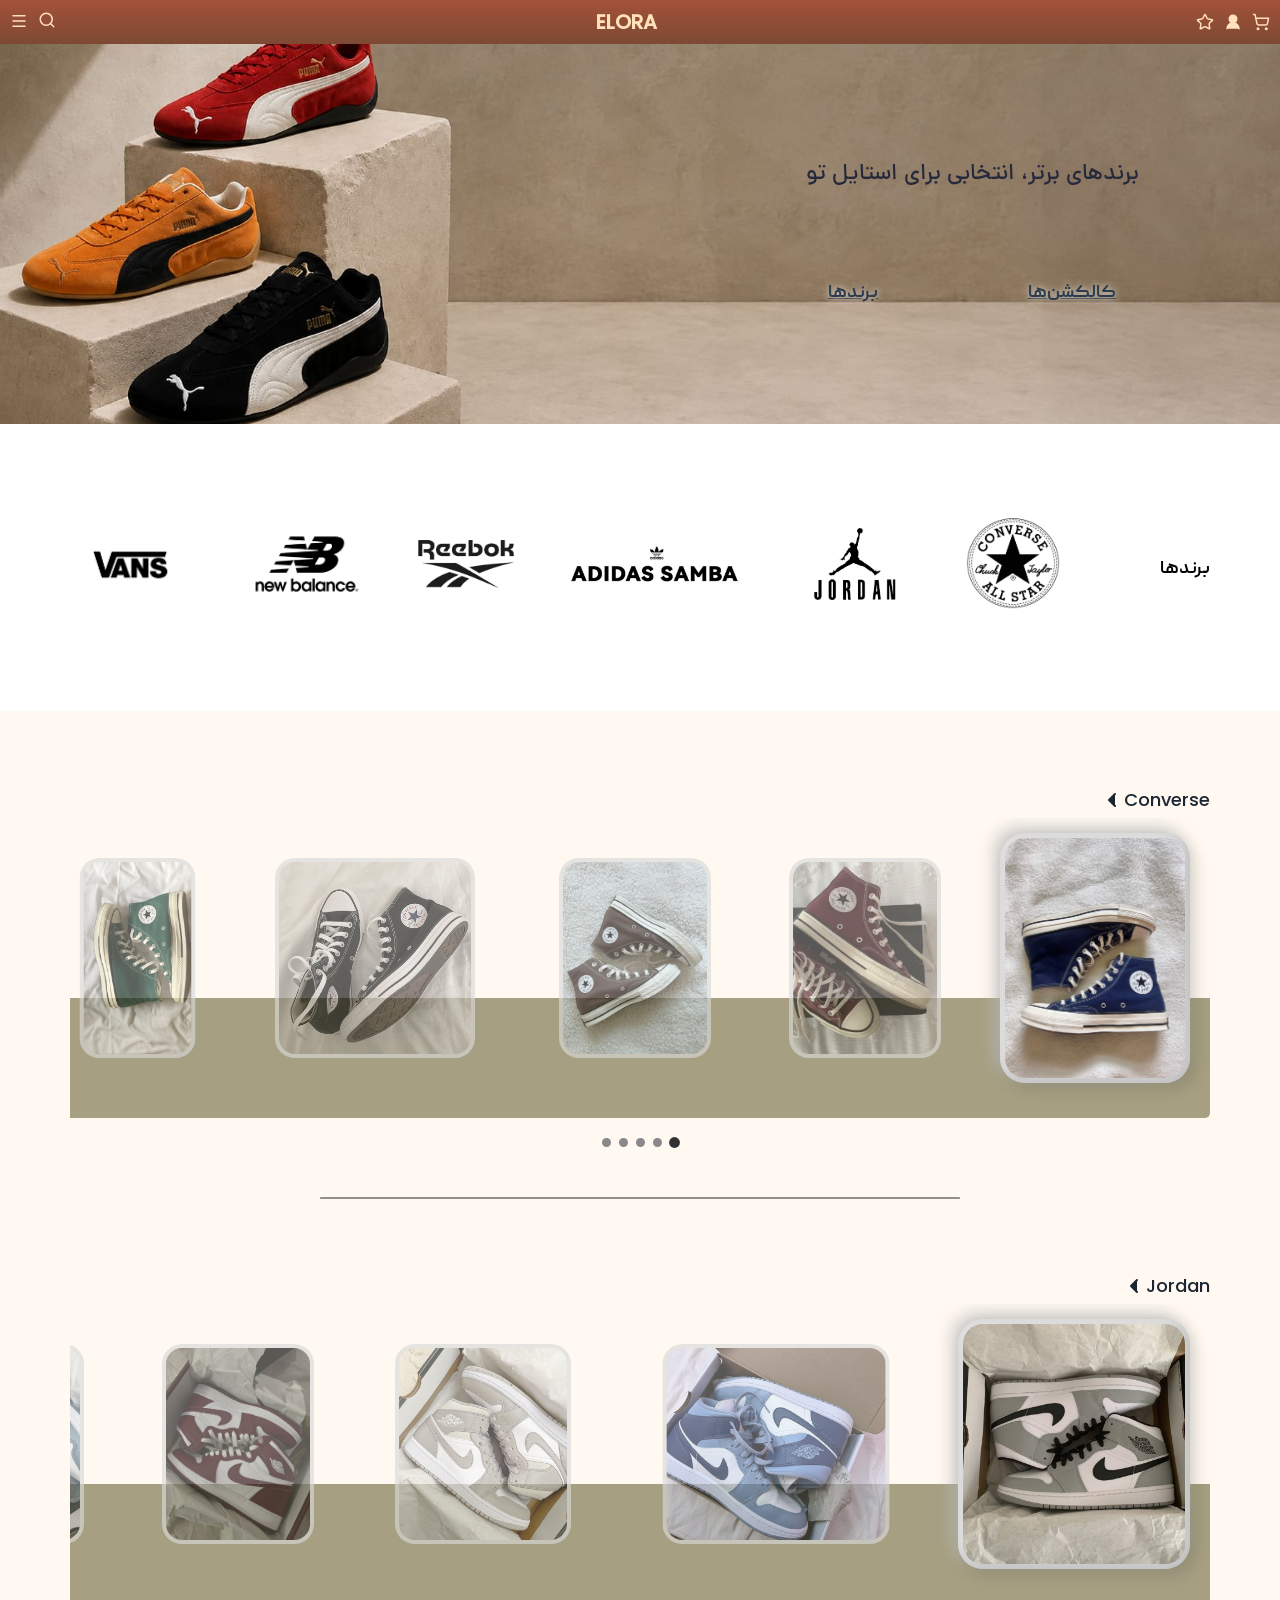
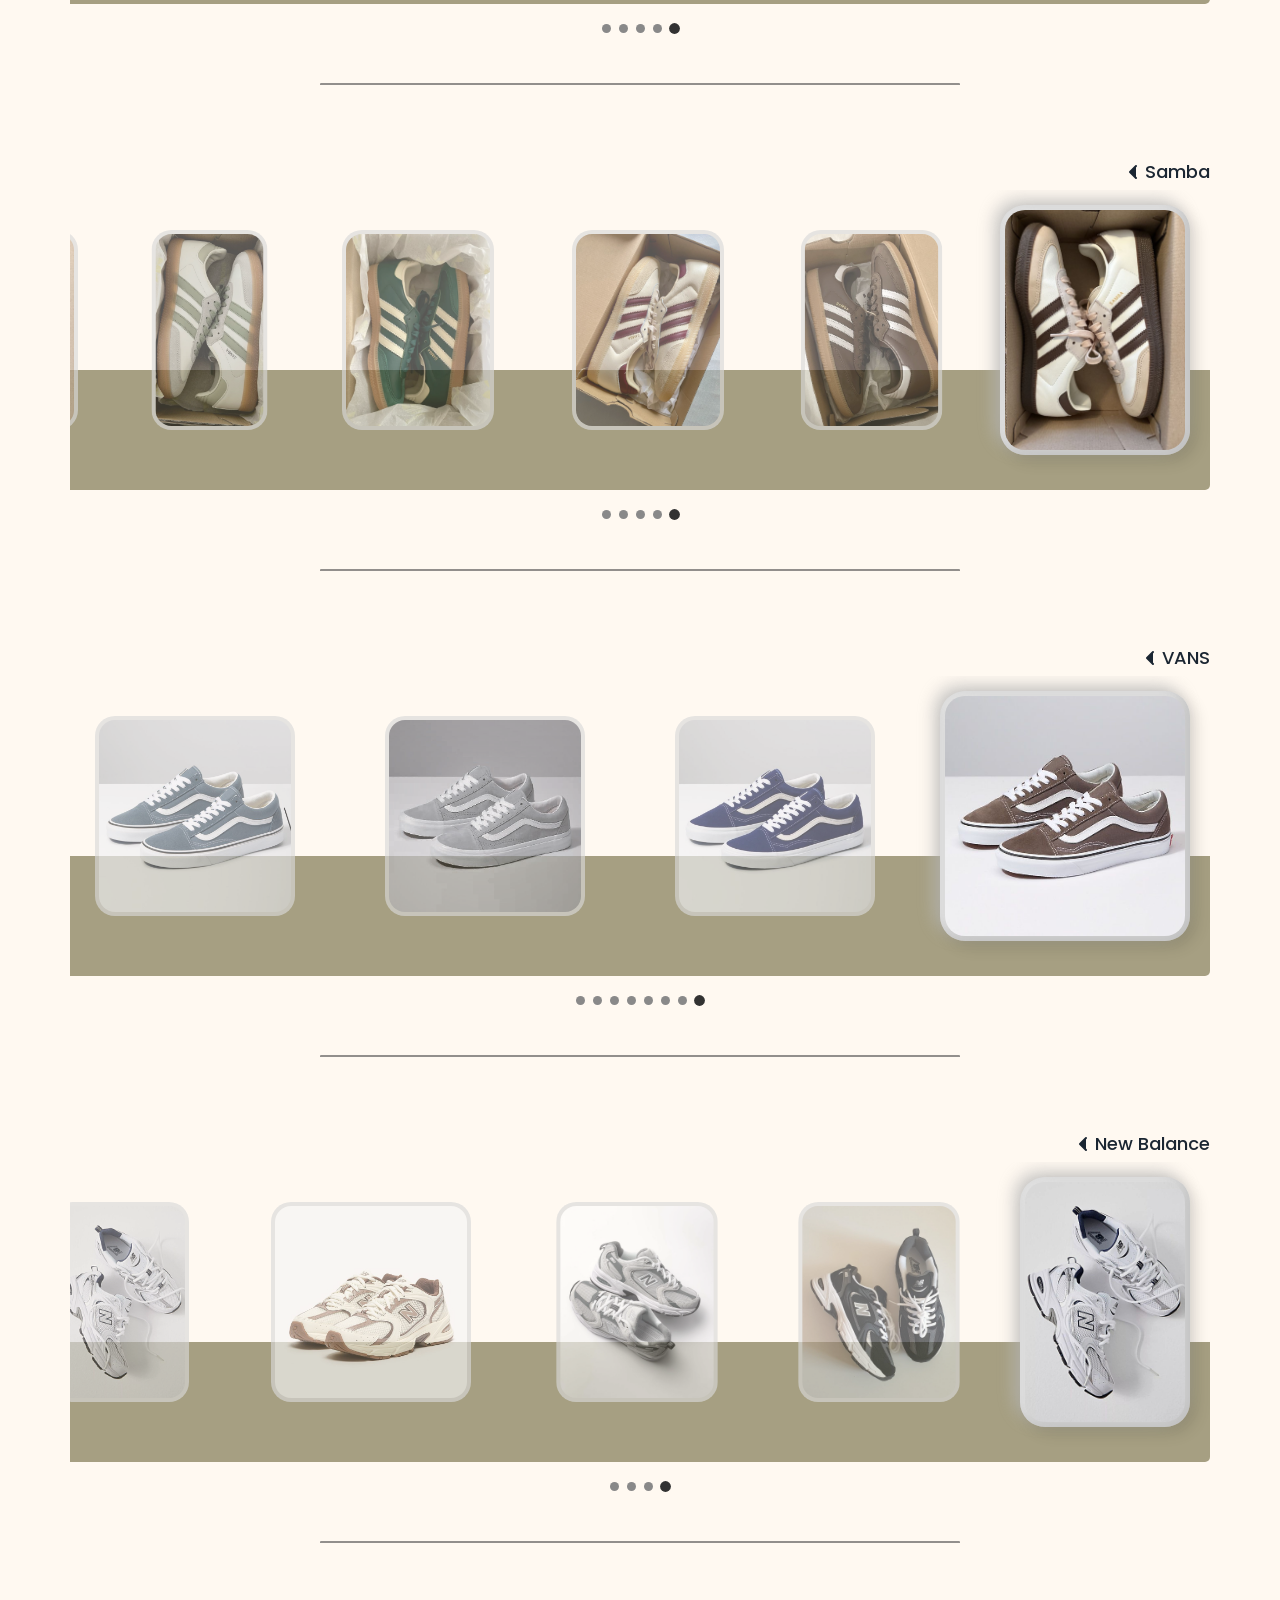
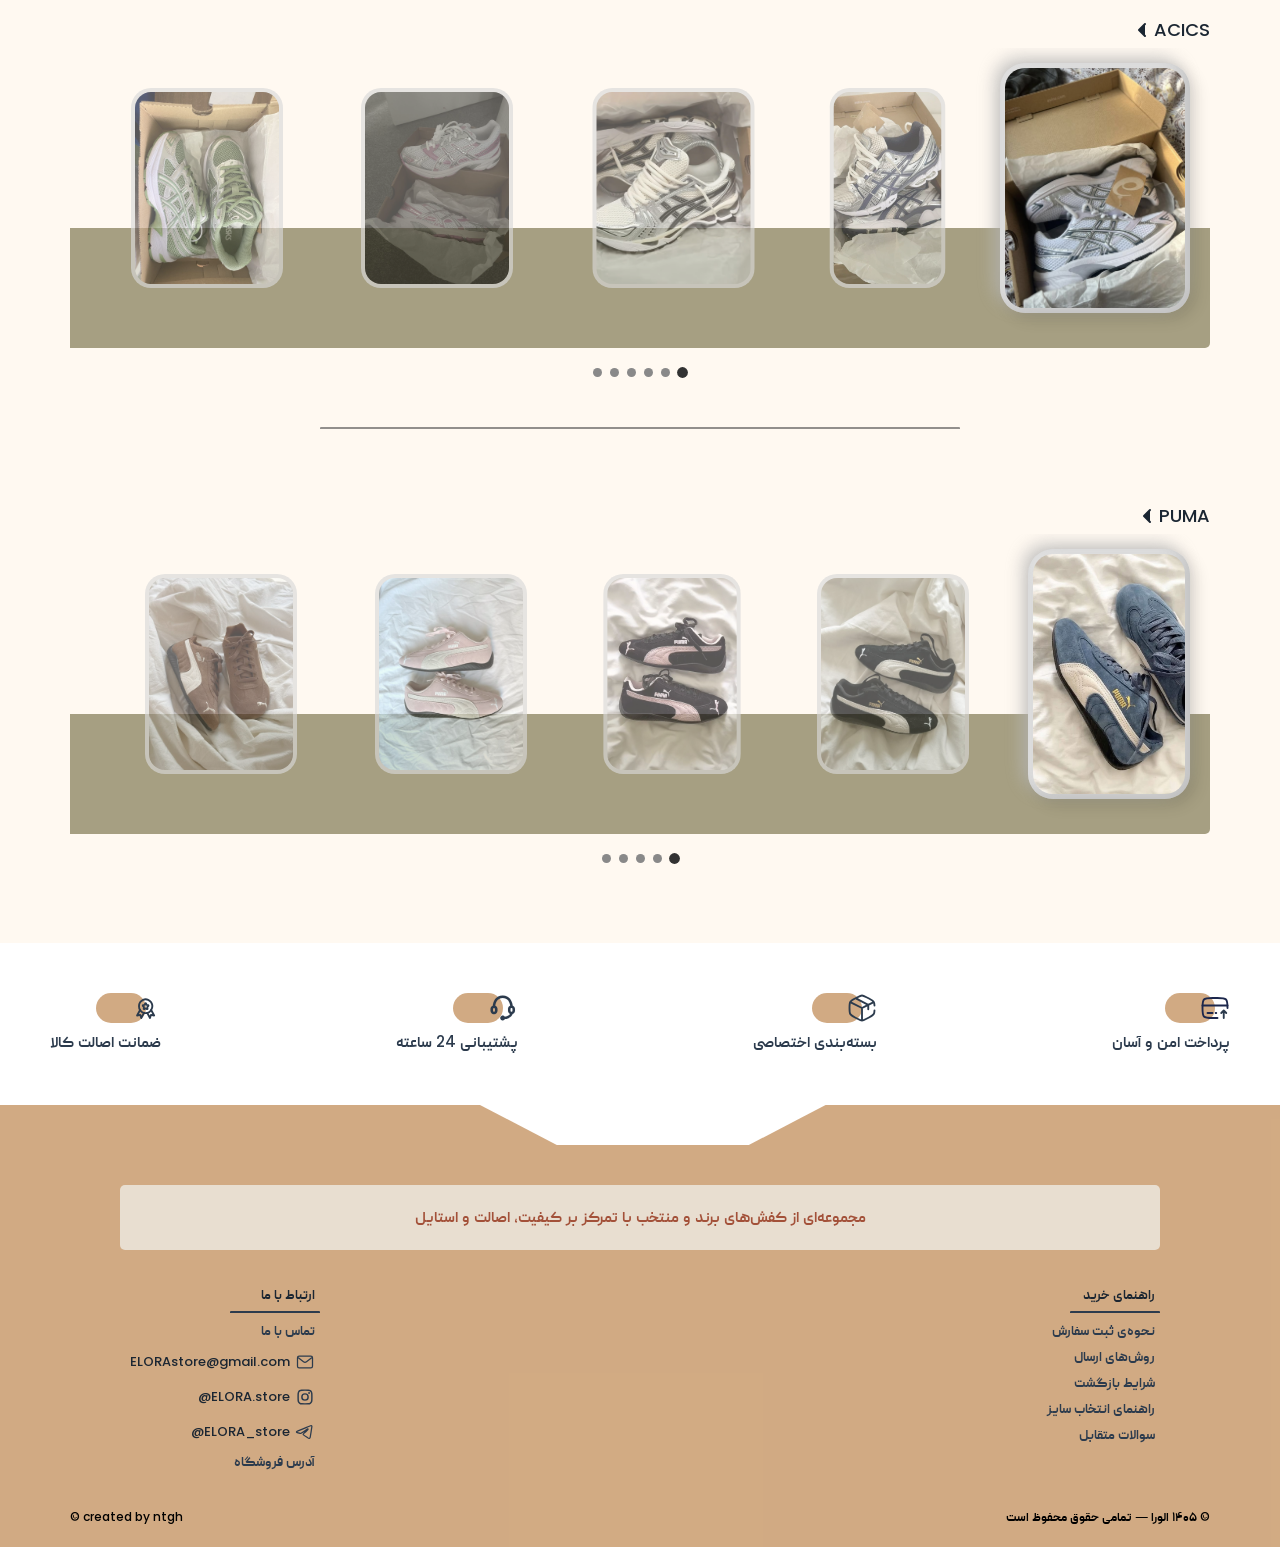
==== index.html @ 44bc7ecc "first structure of main page" ====
<!DOCTYPE html>
<html lang="fa" dir="rtl">

<head>
    <meta charset="UTF-8">
    <meta name="viewport" content="width=device-width, initial-scale=1.0">
    <title>ELORA Store</title>
    <link rel="stylesheet" href="style.css">
</head>

<body>
    <main>
        <nav>
            <div class="right-section">
                <svg id="shopping-cart" xmlns="http://www.w3.org/2000/svg" width="24" height="24" viewBox="0 0 24 24"
                    fill="none" stroke="currentColor" stroke-width="2" stroke-linecap="round" stroke-linejoin="round"
                    class="lucide lucide-shopping-cart-icon lucide-shopping-cart">
                    <circle cx="8" cy="21" r="1" />
                    <circle cx="19" cy="21" r="1" />
                    <path d="M2.05 2.05h2l2.66 12.42a2 2 0 0 0 2 1.58h9.78a2 2 0 0 0 1.95-1.57l1.65-7.43H5.12" />
                </svg>
                <svg id="user" xmlns="http://www.w3.org/2000/svg" width="24" height="24" viewBox="0 0 24 24"
                    fill="currentColor" stroke="currentColor" stroke-width="2" stroke-linecap="round"
                    stroke-linejoin="round" class="lucide lucide-user-round-icon lucide-user-round">
                    <circle cx="12" cy="8" r="5" />
                    <path d="M20 21a8 8 0 0 0-16 0" />
                </svg>
                <svg id="star" xmlns="http://www.w3.org/2000/svg" width="24" height="24" viewBox="0 0 24 24" fill="none"
                    stroke="currentColor" stroke-width="2" stroke-linecap="round" stroke-linejoin="round"
                    class="lucide lucide-star-icon lucide-star">
                    <path
                        d="M11.525 2.295a.53.53 0 0 1 .95 0l2.31 4.679a2.123 2.123 0 0 0 1.595 1.16l5.166.756a.53.53 0 0 1 .294.904l-3.736 3.638a2.123 2.123 0 0 0-.611 1.878l.882 5.14a.53.53 0 0 1-.771.56l-4.618-2.428a2.122 2.122 0 0 0-1.973 0L6.396 21.01a.53.53 0 0 1-.77-.56l.881-5.139a2.122 2.122 0 0 0-.611-1.879L2.16 9.795a.53.53 0 0 1 .294-.906l5.165-.755a2.122 2.122 0 0 0 1.597-1.16z" />
                </svg>
            </div>
            <h1>ELORA</h1>
            <div class="left-section">
                <div class="search-box">
                    <button class="icon">
                        <svg id="search" xmlns="http://www.w3.org/2000/svg" width="24" height="24" viewBox="0 0 24 24"
                            fill="none" stroke="currentColor" stroke-width="2" stroke-linecap="round"
                            stroke-linejoin="round" class="lucide lucide-search-icon lucide-search">
                            <path d="m21 21-4.34-4.34" />
                            <circle cx="11" cy="11" r="8" />
                        </svg>
                    </button>
                    <input type="search" class="search" placeholder="search">
                </div>
                <button class="hamburger">
                    <svg id="hamburger" xmlns="http://www.w3.org/2000/svg" width="24" height="24" viewBox="0 0 24 24"
                        fill="none" stroke="currentColor" stroke-width="2" stroke-linecap="round"
                        stroke-linejoin="round" class="lucide lucide-menu-icon lucide-menu">
                        <path d="M4 5h16" />
                        <path d="M4 12h16" />
                        <path d="M4 19h16" />
                    </svg>
                </button>
                <ul class="menu">
                    <li><a href="">خانه</a></li>
                    <li><a href="">فروشگاه</a></li>
                    <li><a href="">تماس با ما</a></li>
                    <li><a href="">درباره‌ی ما</a></li>
                </ul>
            </div>
        </nav>
        <section class="hero">
            <div class="bg-layer active" id="layer1"></div>
            <div class="bg-layer" id="layer2"></div>
            <div class="hero-content">
                <p class="title">برندهای برتر، انتخابی برای استایل تو</p>
                <div class="links">
                    <a href="#collections">کالکشن‌ها</a>
                    <a href="#brands">برندها</a>
                </div>
            </div>
        </section>
        <section class="brands" id="brands">
            <p>برندها</p>
            <div class="images">
                <a href=""><img class="brand" src="assets/images/brands/IMG_2086.JPG"></img></a>
                <a href=""><img class="brand"
                        src="assets/images/brands/MINIMANUAL DE MARCA – JORDAN Wilmer Arboleda….jpg"></img></a>
                <a href=""><img class="brand" src="assets/images/brands/IMG_2087.JPG"></img></a>
                <a href=""><img class="brand" src="assets/images/brands/IMG_2088.JPG"></img></a>
                <a href=""><img class="brand" src="assets/images/brands/IMG_2089.JPG"></img></a>
                <a href=""><img class="brand" src="assets/images/brands/IMG_2090.JPG"></img></a>
                <a href=""><img class="brand" src="assets/images/brands/IMG_2091.JPG"></img></a>
                <a href=""><img class="brand" src="assets/images/brands/IMG_2092.JPG"></img></a>
            </div>
        </section>
        <section class="collections" id="collections">
            <article class="collection">
                <a href="" id="converse">
                    Converse
                    <svg xmlns="http://www.w3.org/2000/svg" width="24" height="24" viewBox="0 0 24 24"
                        fill="currentColor" stroke="currentColor" stroke-width="2" stroke-linecap="round"
                        stroke-linejoin="round" class="lucide lucide-chevron-left-icon lucide-chevron-left">
                        <path d="m15 18-6-6 6-6" />
                    </svg>
                </a>
                <div class="images">
                    <div class="images-track">
                        <div class="box-img"><img src="assets/images/converse2.jpg"></div>
                        <div class="box-img"><img src="assets/images/converse3.jpg"></div>
                        <div class="box-img"><img src="assets/images/converse4.jpg"></div>
                        <div class="box-img"><img src="assets/images/converse1.jpg"></div>
                        <div class="box-img"><img src="assets/images/converse5.jpg"></div>
                    </div>
                </div>
                <div class="dots-wrapper"></div>
                <hr>
            </article>
            <article class="collection">
                <a href="" id="jordan">
                    Jordan
                    <svg xmlns="http://www.w3.org/2000/svg" width="24" height="24" viewBox="0 0 24 24"
                        fill="currentColor" stroke="currentColor" stroke-width="2" stroke-linecap="round"
                        stroke-linejoin="round" class="lucide lucide-chevron-left-icon lucide-chevron-left">
                        <path d="m15 18-6-6 6-6" />
                    </svg>
                </a>
                <div class="images">
                    <div class="images-track">
                        <div class="box-img"><img src="assets/images/jordan1.jpg"></div>
                        <div class="box-img"><img src="assets/images/jordan2.jpg"></div>
                        <div class="box-img"><img src="assets/images/jordan3.jpg"></div>
                        <div class="box-img"><img src="assets/images/jordan4.jpg"></div>
                        <div class="box-img"><img src="assets/images/jordan6.jpg"></div>
                    </div>
                </div>
                <div class="dots-wrapper"></div>
                <hr>
            </article>
            <article class="collection">
                <a href="" id="samba">
                    Samba
                    <svg xmlns="http://www.w3.org/2000/svg" width="24" height="24" viewBox="0 0 24 24"
                        fill="currentColor" stroke="currentColor" stroke-width="2" stroke-linecap="round"
                        stroke-linejoin="round" class="lucide lucide-chevron-left-icon lucide-chevron-left">
                        <path d="m15 18-6-6 6-6" />
                    </svg>
                </a>
                <div class="images">
                    <div class="images-track">
                        <div class="box-img"><img src="assets/images/samba1.jpg"></div>
                        <div class="box-img"><img src="assets/images/samba2.jpg"></div>
                        <div class="box-img"><img src="assets/images/samba3.jpg"></div>
                        <div class="box-img"><img src="assets/images/samba4.jpg"></div>
                        <div class="box-img"><img src="assets/images/samba5.jpg"></div>
                    </div>
                </div>
                <div class="dots-wrapper"></div>
                <hr>
            </article>
            <article class="collection">
                <a href="" id="vans">
                    VANS
                    <svg xmlns="http://www.w3.org/2000/svg" width="24" height="24" viewBox="0 0 24 24"
                        fill="currentColor" stroke="currentColor" stroke-width="2" stroke-linecap="round"
                        stroke-linejoin="round" class="lucide lucide-chevron-left-icon lucide-chevron-left">
                        <path d="m15 18-6-6 6-6" />
                    </svg>
                </a>
                <div class="images">
                    <div class="images-track">
                        <div class="box-img"><img src="assets/images/vans1.jpg"></div>
                        <div class="box-img"><img src="assets/images/vans2.jpg"></div>
                        <div class="box-img"><img src="assets/images/vans3.jpg"></div>
                        <div class="box-img"><img src="assets/images/vans4.jpg"></div>
                        <div class="box-img"><img src="assets/images/vans5.jpg"></div>
                        <div class="box-img"><img src="assets/images/vans6.jpg"></div>
                        <div class="box-img"><img src="assets/images/vans7.jpg"></div>
                        <div class="box-img"><img src="assets/images/vans8.jpg"></div>
                    </div>
                </div>
                <div class="dots-wrapper"></div>
                <hr>
            </article>
            <article class="collection">
                <a href="" id="new-balance">
                    New Balance
                    <svg xmlns="http://www.w3.org/2000/svg" width="24" height="24" viewBox="0 0 24 24"
                        fill="currentColor" stroke="currentColor" stroke-width="2" stroke-linecap="round"
                        stroke-linejoin="round" class="lucide lucide-chevron-left-icon lucide-chevron-left">
                        <path d="m15 18-6-6 6-6" />
                    </svg>
                </a>
                <div class="images">
                    <div class="images-track">
                        <div class="box-img"><img src="assets/images/newBalance1.jpg"></div>
                        <div class="box-img"><img src="assets/images/newBalance2.jpg"></div>
                        <div class="box-img"><img src="assets/images/newBalance3.jpg"></div>
                        <div class="box-img"><img src="assets/images/newBalance4.jpg"></div>
                    </div>
                </div>
                <div class="dots-wrapper"></div>
                <hr>
            </article>
            <article class="collection">
                <a href="" id="asics">
                    ACICS
                    <svg xmlns="http://www.w3.org/2000/svg" width="24" height="24" viewBox="0 0 24 24"
                        fill="currentColor" stroke="currentColor" stroke-width="2" stroke-linecap="round"
                        stroke-linejoin="round" class="lucide lucide-chevron-left-icon lucide-chevron-left">
                        <path d="m15 18-6-6 6-6" />
                    </svg>
                </a>
                <div class="images">
                    <div class="images-track">
                        <div class="box-img"><img src="assets/images/asics1.jpg"></div>
                        <div class="box-img"><img src="assets/images/asics2.jpg"></div>
                        <div class="box-img"><img src="assets/images/asics3.jpg"></div>
                        <div class="box-img"><img src="assets/images/asics4.jpg"></div>
                        <div class="box-img"><img src="assets/images/asics5.jpg"></div>
                        <div class="box-img"><img src="assets/images/asics6.jpg"></div>
                    </div>
                </div>
                <div class="dots-wrapper"></div>
                <hr>
            </article>
            <article class="collection">
                <a href="" id="puma">
                    PUMA
                    <svg xmlns="http://www.w3.org/2000/svg" width="24" height="24" viewBox="0 0 24 24"
                        fill="currentColor" stroke="currentColor" stroke-width="2" stroke-linecap="round"
                        stroke-linejoin="round" class="lucide lucide-chevron-left-icon lucide-chevron-left">
                        <path d="m15 18-6-6 6-6" />
                    </svg>
                </a>
                <div class="images">
                    <div class="images-track">
                        <div class="box-img"><img src="assets/images/puma1.jpg"></div>
                        <div class="box-img"><img src="assets/images/puma2.jpg"></div>
                        <div class="box-img"><img src="assets/images/puma3.jpg"></div>
                        <div class="box-img"><img src="assets/images/puma4.jpg"></div>
                        <div class="box-img"><img src="assets/images/puma5.jpg"></div>
                    </div>
                </div>
                <div class="dots-wrapper"></div>
            </article>
        </section>

        <section class="about">
            <article>
                <div class="bg"></div>
                <div class="icon">
                    <?xml version="1.0" encoding="utf-8"?><!-- Uploaded to: SVG Repo, www.svgrepo.com, Generator: SVG Repo Mixer Tools -->
                    <svg width="800px" height="800px" viewBox="0 0 24 24" fill="none"
                        xmlns="http://www.w3.org/2000/svg">
                        <path d="M19 20V14M19 14L21 16M19 14L17 16" stroke="currentColor" stroke-width="1.5"
                            stroke-linecap="round" stroke-linejoin="round" />
                        <path
                            d="M22 12C22 8.22876 22 6.34315 20.8284 5.17157C19.6569 4 17.7712 4 14 4H10C6.22876 4 4.34315 4 3.17157 5.17157C2 6.34315 2 8.22876 2 12C2 15.7712 2 17.6569 3.17157 18.8284C4.34315 20 6.22876 20 10 20H14"
                            stroke="#1C274C" stroke-width="1.5" stroke-linecap="round" />
                        <path d="M10 16H6" stroke="#1C274C" stroke-width="1.5" stroke-linecap="round" />
                        <path d="M13 16H12.5" stroke="#1C274C" stroke-width="1.5" stroke-linecap="round" />
                        <path d="M2 10L22 10" stroke="#1C274C" stroke-width="1.5" stroke-linecap="round" />
                    </svg>
                </div>
                <div class="txt">پرداخت امن و آسان</div>
            </article>
            <article>
                <div class="bg"></div>
                <div class="icon">
                    <?xml version="1.0" encoding="utf-8"?><!-- Uploaded to: SVG Repo, www.svgrepo.com, Generator: SVG Repo Mixer Tools -->
                    <svg width="800px" height="800px" viewBox="0 0 24 24" fill="none"
                        xmlns="http://www.w3.org/2000/svg">
                        <path
                            d="M21.9844 10C21.9473 8.68893 21.8226 7.85305 21.4026 7.13974C20.8052 6.12523 19.7294 5.56066 17.5777 4.43152L15.5777 3.38197C13.8221 2.46066 12.9443 2 12 2C11.0557 2 10.1779 2.46066 8.42229 3.38197L6.42229 4.43152C4.27063 5.56066 3.19479 6.12523 2.5974 7.13974C2 8.15425 2 9.41667 2 11.9415V12.0585C2 14.5833 2 15.8458 2.5974 16.8603C3.19479 17.8748 4.27063 18.4393 6.42229 19.5685L8.42229 20.618C10.1779 21.5393 11.0557 22 12 22C12.9443 22 13.8221 21.5393 15.5777 20.618L17.5777 19.5685C19.7294 18.4393 20.8052 17.8748 21.4026 16.8603C21.8226 16.1469 21.9473 15.3111 21.9844 14"
                            stroke="currentColor" stroke-width="1.5" stroke-linecap="round" />
                        <path
                            d="M21 7.5L17 9.5M12 12L3 7.5M12 12V21.5M12 12C12 12 14.7426 10.6287 16.5 9.75C16.6953 9.65237 17 9.5 17 9.5M17 9.5V13M17 9.5L7.5 4.5"
                            stroke="currentColor" stroke-width="1.5" stroke-linecap="round" />
                    </svg>
                </div>
                <div class="txt">بسته‌بندی اختصاصی</div>
            </article>
            <article>
                <div class="bg"></div>
                <div class="icon">
                    <?xml version="1.0" encoding="UTF-8"?>
                    <!-- Uploaded to: SVG Repo, www.svgrepo.com, Generator: SVG Repo Mixer Tools -->
                    <svg width="800px" height="800px" viewBox="0 0 512 512" version="1.1"
                        xmlns="http://www.w3.org/2000/svg" xmlns:xlink="http://www.w3.org/1999/xlink">
                        <title>support</title>
                        <g id="Page-1" stroke="currentColor" stroke-width="1" fill="none" fill-rule="evenodd">
                            <g id="support" fill="currentColor" transform="translate(42.666667, 42.666667)">
                                <path
                                    d="M379.734355,174.506667 C373.121022,106.666667 333.014355,-2.13162821e-14 209.067688,-2.13162821e-14 C85.1210217,-2.13162821e-14 45.014355,106.666667 38.4010217,174.506667 C15.2012632,183.311569 -0.101643453,205.585799 0.000508304259,230.4 L0.000508304259,260.266667 C0.000508304259,293.256475 26.7445463,320 59.734355,320 C92.7241638,320 119.467688,293.256475 119.467688,260.266667 L119.467688,230.4 C119.360431,206.121456 104.619564,184.304973 82.134355,175.146667 C86.4010217,135.893333 107.307688,42.6666667 209.067688,42.6666667 C310.827688,42.6666667 331.521022,135.893333 335.787688,175.146667 C313.347976,184.324806 298.68156,206.155851 298.667688,230.4 L298.667688,260.266667 C298.760356,283.199651 311.928618,304.070103 332.587688,314.026667 C323.627688,330.88 300.801022,353.706667 244.694355,360.533333 C233.478863,343.50282 211.780225,336.789048 192.906491,344.509658 C174.032757,352.230268 163.260418,372.226826 167.196286,392.235189 C171.132153,412.243552 188.675885,426.666667 209.067688,426.666667 C225.181549,426.577424 239.870491,417.417465 247.041022,402.986667 C338.561022,392.533333 367.787688,345.386667 376.961022,317.653333 C401.778455,309.61433 418.468885,286.351502 418.134355,260.266667 L418.134355,230.4 C418.23702,205.585799 402.934114,183.311569 379.734355,174.506667 Z M76.8010217,260.266667 C76.8010217,269.692326 69.1600148,277.333333 59.734355,277.333333 C50.3086953,277.333333 42.6676884,269.692326 42.6676884,260.266667 L42.6676884,230.4 C42.6676884,224.302667 45.9205765,218.668499 51.2010216,215.619833 C56.4814667,212.571166 62.9872434,212.571166 68.2676885,215.619833 C73.5481336,218.668499 76.8010217,224.302667 76.8010217,230.4 L76.8010217,260.266667 Z M341.334355,230.4 C341.334355,220.97434 348.975362,213.333333 358.401022,213.333333 C367.826681,213.333333 375.467688,220.97434 375.467688,230.4 L375.467688,260.266667 C375.467688,269.692326 367.826681,277.333333 358.401022,277.333333 C348.975362,277.333333 341.334355,269.692326 341.334355,260.266667 L341.334355,230.4 Z">

                                </path>
                            </g>
                        </g>
                    </svg>
                </div>
                <div class="txt">پشتیبانی 24 ساعته</div>
            </article>
            <article>
                <div class="bg"></div>
                <div class="icon">
                    <?xml version="1.0" encoding="utf-8"?><!-- Uploaded to: SVG Repo, www.svgrepo.com, Generator: SVG Repo Mixer Tools -->
                    <svg width="800px" height="800px" viewBox="0 0 24 24" fill="none"
                        xmlns="http://www.w3.org/2000/svg">
                        <path fill-rule="evenodd" clip-rule="evenodd"
                            d="M6.39113 10.5439C6.39051 9.44976 6.7016 8.37924 7.28617 7.46394C7.86503 6.55596 8.69417 5.84514 9.6681 5.42194C10.9668 4.85935 12.4322 4.85935 13.7309 5.42194C14.7052 5.84498 15.5347 6.55581 16.1138 7.46394C17.3021 9.32579 17.309 11.731 16.1314 13.5999L18.525 17.9719L16.0037 17.4719L15.1973 19.9999L12.9753 15.9249C12.1382 16.1414 11.2618 16.1414 10.4247 15.9249L8.20267 19.9999L7.39635 17.4709L4.875 17.9719L7.26863 13.5999C6.69465 12.6895 6.38988 11.6281 6.39113 10.5439V10.5439Z"
                            stroke="currentColor" stroke-width="1.5" stroke-linecap="round" stroke-linejoin="round" />
                        <path fill-rule="evenodd" clip-rule="evenodd"
                            d="M11.4504 8.32691C11.4973 8.22925 11.5943 8.16742 11.7005 8.16742C11.8066 8.16742 11.9036 8.22925 11.9506 8.32691L12.4683 9.37291C12.5069 9.45209 12.5788 9.50881 12.6633 9.52691L13.7475 9.74991C13.8468 9.77396 13.9266 9.84932 13.9583 9.94877C13.99 10.0482 13.9688 10.1574 13.9025 10.2369L13.1284 11.1369C13.0738 11.2009 13.0483 11.2856 13.0582 11.3699L13.2015 12.5879C13.216 12.6944 13.1719 12.8004 13.0868 12.8633C13.0018 12.9262 12.8898 12.9357 12.7959 12.8879L11.8209 12.3799C11.7419 12.3384 11.6483 12.3384 11.5693 12.3799L10.5943 12.8879C10.5004 12.9357 10.3884 12.9262 10.3034 12.8633C10.2183 12.8004 10.1742 12.6944 10.1887 12.5879L10.3321 11.3729C10.3419 11.2886 10.3164 11.2039 10.2619 11.1399L9.4877 10.2399C9.41982 10.159 9.39893 10.0473 9.43286 9.94637C9.46679 9.84548 9.55041 9.77067 9.65248 9.74991L10.7367 9.52591C10.8212 9.50781 10.893 9.45109 10.9317 9.37191L11.4504 8.32691Z"
                            stroke="currentColor" stroke-width="1.5" stroke-linecap="round" stroke-linejoin="round" />
                        <path
                            d="M7.90164 13.1977C7.6795 12.8481 7.21601 12.7448 6.8664 12.9669C6.51679 13.189 6.41345 13.6525 6.63559 14.0021L7.90164 13.1977ZM7.95112 14.4679L8.49338 13.9498L8.49105 13.9474L7.95112 14.4679ZM10.1224 15.8399L10.3567 15.1274L10.3557 15.1271L10.1224 15.8399ZM10.2422 16.6561C10.6433 16.7596 11.0523 16.5184 11.1558 16.1173C11.2593 15.7162 11.018 15.3072 10.6169 15.2037L10.2422 16.6561ZM16.7644 14.0021C16.9865 13.6525 16.8832 13.189 16.5336 12.9669C16.184 12.7448 15.7205 12.8481 15.4983 13.1977L16.7644 14.0021ZM15.4489 14.4679L14.9089 13.9474L14.9066 13.9498L15.4489 14.4679ZM13.2775 15.8399L13.0443 15.1271L13.0433 15.1274L13.2775 15.8399ZM12.783 15.2037C12.382 15.3072 12.1407 15.7162 12.2442 16.1173C12.3477 16.5184 12.7567 16.7596 13.1578 16.6561L12.783 15.2037ZM6.63559 14.0021C6.86081 14.3566 7.12062 14.6871 7.41118 14.9885L8.49105 13.9474C8.27068 13.7188 8.07317 13.4676 7.90164 13.1977L6.63559 14.0021ZM7.40886 14.986C8.0972 15.7064 8.94842 16.2449 9.88921 16.5527L10.3557 15.1271C9.65246 14.897 9.01285 14.4935 8.49337 13.9498L7.40886 14.986ZM9.88822 16.5524C10.0051 16.5908 10.1231 16.6254 10.2422 16.6561L10.6169 15.2037C10.5294 15.1811 10.4426 15.1557 10.3567 15.1274L9.88822 16.5524ZM15.4983 13.1977C15.3268 13.4676 15.1293 13.7188 14.9089 13.9474L15.9888 14.9885C16.2794 14.6871 16.5392 14.3566 16.7644 14.0021L15.4983 13.1977ZM14.9066 13.9498C14.3871 14.4935 13.7475 14.897 13.0443 15.1271L13.5108 16.5527C14.4516 16.2449 15.3028 15.7064 15.9911 14.986L14.9066 13.9498ZM13.0433 15.1274C12.9574 15.1557 12.8706 15.1811 12.783 15.2037L13.1578 16.6561C13.2769 16.6254 13.3949 16.5908 13.5118 16.5524L13.0433 15.1274Z"
                            fill="currentColor" />
                    </svg>
                </div>
                <div class="txt">ضمانت اصالت کالا</div>
            </article>
        </section>

        <footer>
            <div class="box">
                <p class="explain">مجموعه‌ای از کفش‌های برند و منتخب با تمرکز بر کیفیت، اصالت و استایل</p>
                <div class="lists">
                    <ul>
                        <p>راهنمای خرید</p>
                        <hr>
                        <li><a>نحوه‌ی ثبت سفارش</a></li>
                        <li><a>روش‌های ارسال</a></li>
                        <li><a>شرایط بازگشت</a></li>
                        <li><a>راهنمای انتخاب سایز</a></li>
                        <li><a>سوالات متقابل</a></li>
                    </ul>
                    <ul>
                        <p>ارتباط با ما</p>
                        <hr>
                        <li><a>تماس با ما</a></li>
                        <li><a>
                                <?xml version="1.0" encoding="utf-8"?><!-- Uploaded to: SVG Repo, www.svgrepo.com, Generator: SVG Repo Mixer Tools -->
                                <svg width="800px" height="800px" viewBox="0 0 24 24" fill="none"
                                    xmlns="http://www.w3.org/2000/svg">
                                    <path d="M4 7.00005L10.2 11.65C11.2667 12.45 12.7333 12.45 13.8 11.65L20 7"
                                        stroke="currentColor" stroke-width="1.5" stroke-linecap="round"
                                        stroke-linejoin="round" />
                                    <rect x="3" y="5" width="18" height="14" rx="2" stroke="currentColor" stroke-width="1.5"
                                        stroke-linecap="round" />c
                                </svg>
                            <p>ELORAstore@gmail.com</p>
                        </a></li>
                        <li><a>
                                <?xml version="1.0" encoding="utf-8"?>
                                <svg width="800px" height="800px" viewBox="0 0 192 192"
                                    xmlns="http://www.w3.org/2000/svg" fill="none">
                                    <path stroke="currentColor" stroke-width="14"
                                        d="M96 162c-14.152 0-24.336-.007-32.276-.777-7.849-.761-12.87-2.223-16.877-4.741a36 36 0 0 1-11.33-11.329c-2.517-4.007-3.98-9.028-4.74-16.877C30.007 120.336 30 110.152 30 96c0-14.152.007-24.336.777-32.276.76-7.849 2.223-12.87 4.74-16.877a36 36 0 0 1 11.33-11.33c4.007-2.517 9.028-3.98 16.877-4.74C71.663 30.007 81.847 30 96 30c14.152 0 24.336.007 32.276.777 7.849.76 12.87 2.223 16.877 4.74a36 36 0 0 1 11.329 11.33c2.518 4.007 3.98 9.028 4.741 16.877.77 7.94.777 18.124.777 32.276 0 14.152-.007 24.336-.777 32.276-.761 7.849-2.223 12.87-4.741 16.877a36 36 0 0 1-11.329 11.329c-4.007 2.518-9.028 3.98-16.877 4.741-7.94.77-18.124.777-32.276.777Z" />
                                    <circle cx="96" cy="96" r="30" stroke="currentColor" stroke-width="14" />
                                    <circle cx="135" cy="57" r="9" fill="currentColor" />
                                </svg>
                            <p>ELORA.store@</p>
                        </a></li>

                        <li><a>
                                <?xml version="1.0" encoding="utf-8"?>
                                <svg width="800px" height="800px" viewBox="0 0 192 192"
                                    xmlns="http://www.w3.org/2000/svg" fill="none">
                                    <path stroke="currentColor" stroke-width="12"
                                        d="M23.073 88.132s65.458-26.782 88.16-36.212c8.702-3.772 38.215-15.843 38.215-15.843s13.621-5.28 12.486 7.544c-.379 5.281-3.406 23.764-6.433 43.756-4.54 28.291-9.459 59.221-9.459 59.221s-.756 8.676-7.188 10.185c-6.433 1.509-17.027-5.281-18.919-6.79-1.513-1.132-28.377-18.106-38.214-26.404-2.649-2.263-5.676-6.79.378-12.071 13.621-12.447 29.891-27.913 39.728-37.72 4.54-4.527 9.081-15.089-9.837-2.264-26.864 18.483-53.35 35.835-53.35 35.835s-6.053 3.772-17.404.377c-11.351-3.395-24.594-7.921-24.594-7.921s-9.08-5.659 6.433-11.693Z" />
                                </svg>
                            <p>ELORA_store@</p>
                        </a></li>
                        <li><a>آدرس فروشگاه</a></li>
                    </ul>
                </div>
                <div class="sign">
                    <p>© ۱۴۰۵ الورا — تمامی حقوق محفوظ است</p>
                    <p>created by ntgh ©</p>                        
                    </div>
            </div>
        </footer>

    </main>

    <script src="js/main.js"></script>
</body>

</html>
---- style.css ----
@font-face {
    font-family: "dana";
    src: url("assets/fonts/dana-cufonfonts-webfont/dana\ medium.woff");
}

@font-face {
    font-family: "peyda";
    src: url("assets/fonts/Peyda/Peyda.woff");
    unicode-range: U+600-06FF, U+U+FB50-FDFF, U+FE70-FEFF;
}

@font-face {
    font-family: "poppins";
    src: url("assets/fonts/Poppins/Poppins-Medium.ttf");
    unicode-range: U+0000-00FF;
}

:root {
    --Palladuan: #eee9df;
    --Oatmeal: #807a53b3;
    --Blue_Fantastic: #2c3b4d;
    --Abyssal: #1b2632;
    --Truffle_Trouble: #a35139;
    --Burning_Flame: #bd844baf;
}

* {
    margin: 0;
    padding: 0;
    box-sizing: border-box;
}

html {
    scroll-behavior: smooth;
}

body {
    overflow-x: hidden;
    font-family: "poppins", "peyda";
}

nav {
    display: flex;
    justify-content: space-between;
    align-items: center;
    padding: 5px 10px;
    background-color: var(--Truffle_Trouble);
    color: rgb(255, 225, 187);
    position: sticky;
    z-index: 1000;
    top: 0;
    width: 100%;
}

nav::after {
    content: " ";
    position: absolute;
    left: 0;
    right: 0;
    bottom: 0;
    height: 100%;
    background: linear-gradient(to top,
            rgba(96, 67, 47, 0.561) 0%,
            rgba(0, 0, 0, 0) 100%);
}

nav svg {
    width: 18px;
    color: rgb(255, 225, 187);
    cursor: pointer;
    z-index: 1;
}

nav h1 {
    font-size: 20px;
    z-index: 1;
}

.right-section {
    display: flex;
    align-items: center;
    gap: 10px;
}

.left-section {
    display: flex;
    align-items: center;
    gap: 10px;
}

.left-section {
    z-index: 1;
    cursor: pointer;
}

.hamburger {
    background: none;
    border: none;
    cursor: pointer;
}

.menu {
    display: none;
    list-style: none;
}

.search-box .icon{
    margin-top: 3px;
    background: none;
    border: none;
    cursor: pointer;
}

.search{
    display: none;
    outline: none;
    border: none;
    border-bottom: 2px solid rgb(255, 225, 187);
    background: none;
    padding: 0;
    width: 10vw;
}

.search::placeholder{
    color: rgb(255, 225, 187);
    text-align: left;
}

.hero {
    display: flex;
    justify-content: center;
    align-items: center;
    height: 240px;
    position: relative;
    overflow: hidden;
    font-size: 15px;
}

.bg-layer {
    position: absolute;
    inset: 0;
    background-size: cover;
    background-position: left;
    opacity: 0;
    transition: opacity 1.5s ease-in-out;
}

.bg-layer.active {
    opacity: 1;
}

.hero-content {
    position: relative;
    z-index: 2;
    width: 45vw;
    display: flex;
    flex-direction: column;
    gap: 25px;
    margin: 70px 20px auto auto;
}

.hero-content .title {
    color: rgb(37, 41, 59);
    font-size: 18px;
    display: block;
    text-align: center;
    font-family: "dana";
}


.hero-content .links {
    display: flex;
    justify-content: space-evenly;
    align-items: center;
}

.hero-content .links a {
    color: var(--Blue_Fantastic);
    text-shadow: 0 0 7px var(--Palladuan);
    font-size: 14px;
    padding: 5px;
}

.brands {
    display: flex;
    gap: 30px;
    padding: 50px 30px;
    align-items: center;
}

.brands p {
    display: inline-block;
    padding: 20px 0;
    font-size: 18px;
}

.brands .images {
    display: flex;
    overflow-x: scroll;
    gap: 20px;
    padding: 20px;
    scrollbar-width: thin;
    scrollbar-color: #000 #fff;
}

.brands .brand {
    height: 80px;
    width: auto;
}

.brands .images::-webkit-scrollbar {
    height: 6px;
}

.brands .images::-webkit-scrollbar-track {
    background: transparent;
}

.brands .images::-webkit-scrollbar-thumb {
    background-color: #000;
    border-radius: 10px;
}

.brands .images::-webkit-scrollbar-button {
    display: none;
}

.collections{
    padding: 0 30px 50px;
    background-color: rgb(255, 249, 241);
}

.collection a{
    color: var(--Abyssal);
    text-decoration: none;
    display: flex;
    align-items: center;
    margin: 5px 0;
    font-size: 18px;
}

.collection .images {
    display: flex;
    overflow-y: hidden;
    overflow-x: scroll;    
    position: relative;
    scrollbar-width: none;
    -ms-overflow-style: none;
}

.collection .images::-webkit-scrollbar{
    display: none;
}

.collection .images-track{
    display: inline-flex;
    width: max-content;
    position: relative;
    padding-left: 60vw;
}

.collection .images-track::before{
    content: "";
    position: absolute;
    bottom: 0;
    left: 0;
    width: 100%;
    height: 40%;
    background-color: var(--Oatmeal);
    z-index: 0;
    border-radius: 0 0  5px 5px;
}

.collection .box-img{
    margin: 15px 0;
}

.collection .images img {
    display: block;
    height:200px;
    object-fit: contain;
    margin: 20px;
    padding: 5px;
    border-radius: 25px;
    position: relative;
    background-color: #d9d9d9;
    transform: scale(0.8);
    opacity: 0.65;
    transition: transform 0.5s ease, opacity 0.3s ease, box-shadow 0.3s ease;
}

.dots-wrapper{
    display: flex;
    justify-content: center;
    align-items: center;
    gap: 8px;
    margin-top: 15px;
}
.dot{
    width: 9px;
    height: 9px;
    border-radius: 50%;
    background-color: #000;
    transition: background-color 0.3s ease, transform 0.3s ease;
    display: inline-block;
    margin-top: 5px;
    cursor: pointer;
}

.collection hr{
    height: 5px;
    width: 50vw;
    margin: 50px auto;
    border: none;
    border-top: 2px solid #48484897;
    border-radius: 1px;
}
.about{
    display: flex;
    justify-content: space-between;
    align-items: center;
    padding: 50px 20px;
    position: relative;
}
.about .box{
    display: flex;
    flex-direction: column;
    align-items: center;
    gap: 5px;
}
.about svg{
    position: relative;
    width: 30px;
    height: 30px;
    color: var(--Blue_Fantastic);
    z-index: 1;
}
.about .bg{
    position: absolute;
    margin-right: 15px;
    width: 40px;
    height: 30px;
    background-color: var(--Burning_Flame);
    border-radius: 30px;
    z-index: 0;
}
.about .txt{
    font-size: 12px;
    color: var(--Blue_Fantastic);
}

footer{
    position: relative;
    background-color: var(--Burning_Flame);
    font-size: 10px;
}
footer::before{
    content: "";
    position: absolute;
    width: 30vw;
    height: 40px;
    top: -10px;
    right: 34vw;
    background-color: white;
    clip-path: polygon(
        0 0,
        100% 0,
        75% 100%,
        25% 100%
    );
}
footer .box{
    padding: 50px 20px 0;
}
footer .explain{
    background-color: #eee9dfd6;
    padding: 20px;
    margin: 0 10px 20px;
    border-radius: 5px;
    text-align: center;
    color: var(--Truffle_Trouble);
    font-size: 13px;
}
footer .lists{
    display: flex;
    justify-content: space-between;
    padding: 10px;
}
footer ul p{
    padding: 5px;
    color: var(--Abyssal);
}
footer ul hr{
    height: 5px;
    width: 90px;
    border: none;
    border-top: 2px solid var(--Blue_Fantastic);
    border-radius: 1px;
}
footer li{
    list-style: none;
    color: var(--Blue_Fantastic);
    margin: 5px;
}
footer li a{
    display: flex;
    align-items: center
}
footer svg{
    width: 20px;
    height: 20px;
    color: var(--Blue_Fantastic);
}
footer .sign{
    display: flex;
    justify-content: space-between;
    padding: 20px 10px;
    font-size: 10px;
}

@media screen and (min-width: 768px) {

    .hero {
        height: 380px;
    }

    .hero-content {
        gap: 80px;
        margin-top: auto;
    }

    .hero .links a {
        font-size: 18px;
    }

    .hero-content .title {
        font-size: 23px;
    }

    .brands {
        padding: 70px;
        gap: 80px;
    }

    .brands .images {
        gap: 50px;
    }

    .brands .brand {
        height: 100px;
    }

    .collections{
        padding: 70px;
        padding-bottom: 10px;
    }
    .collection{
        margin-bottom: 70px;
    }

    .collection .images img {
        height: 250px;
        margin-top: 0;
    }

    .about{
        padding: 50px;
    }

    .about .bg{
            width: 50px;
    }
    .about .txt{
        font-size: 15px;
    }

footer{
    font-size: 13px;
}
footer::before{
    content: "";
    position: absolute;
    width: 30vw;
    height: 50px;
    right: 34vw;
    background-color: white;
    clip-path: polygon(
        0 0,
        100% 0,
        75% 100%,
        25% 100%
    );
}
footer .box{
    padding: 80px 20px 0;
}

footer .explain{
    margin: 0 100px 20px;
    font-size: 15px;
}
footer .lists{
    padding: 10px 100px;
}
footer .c{
    font-size: 12px;
    padding: 20px;
}
footer .sign{
    padding: 20px 50px;
    font-size: 12px;
}
}
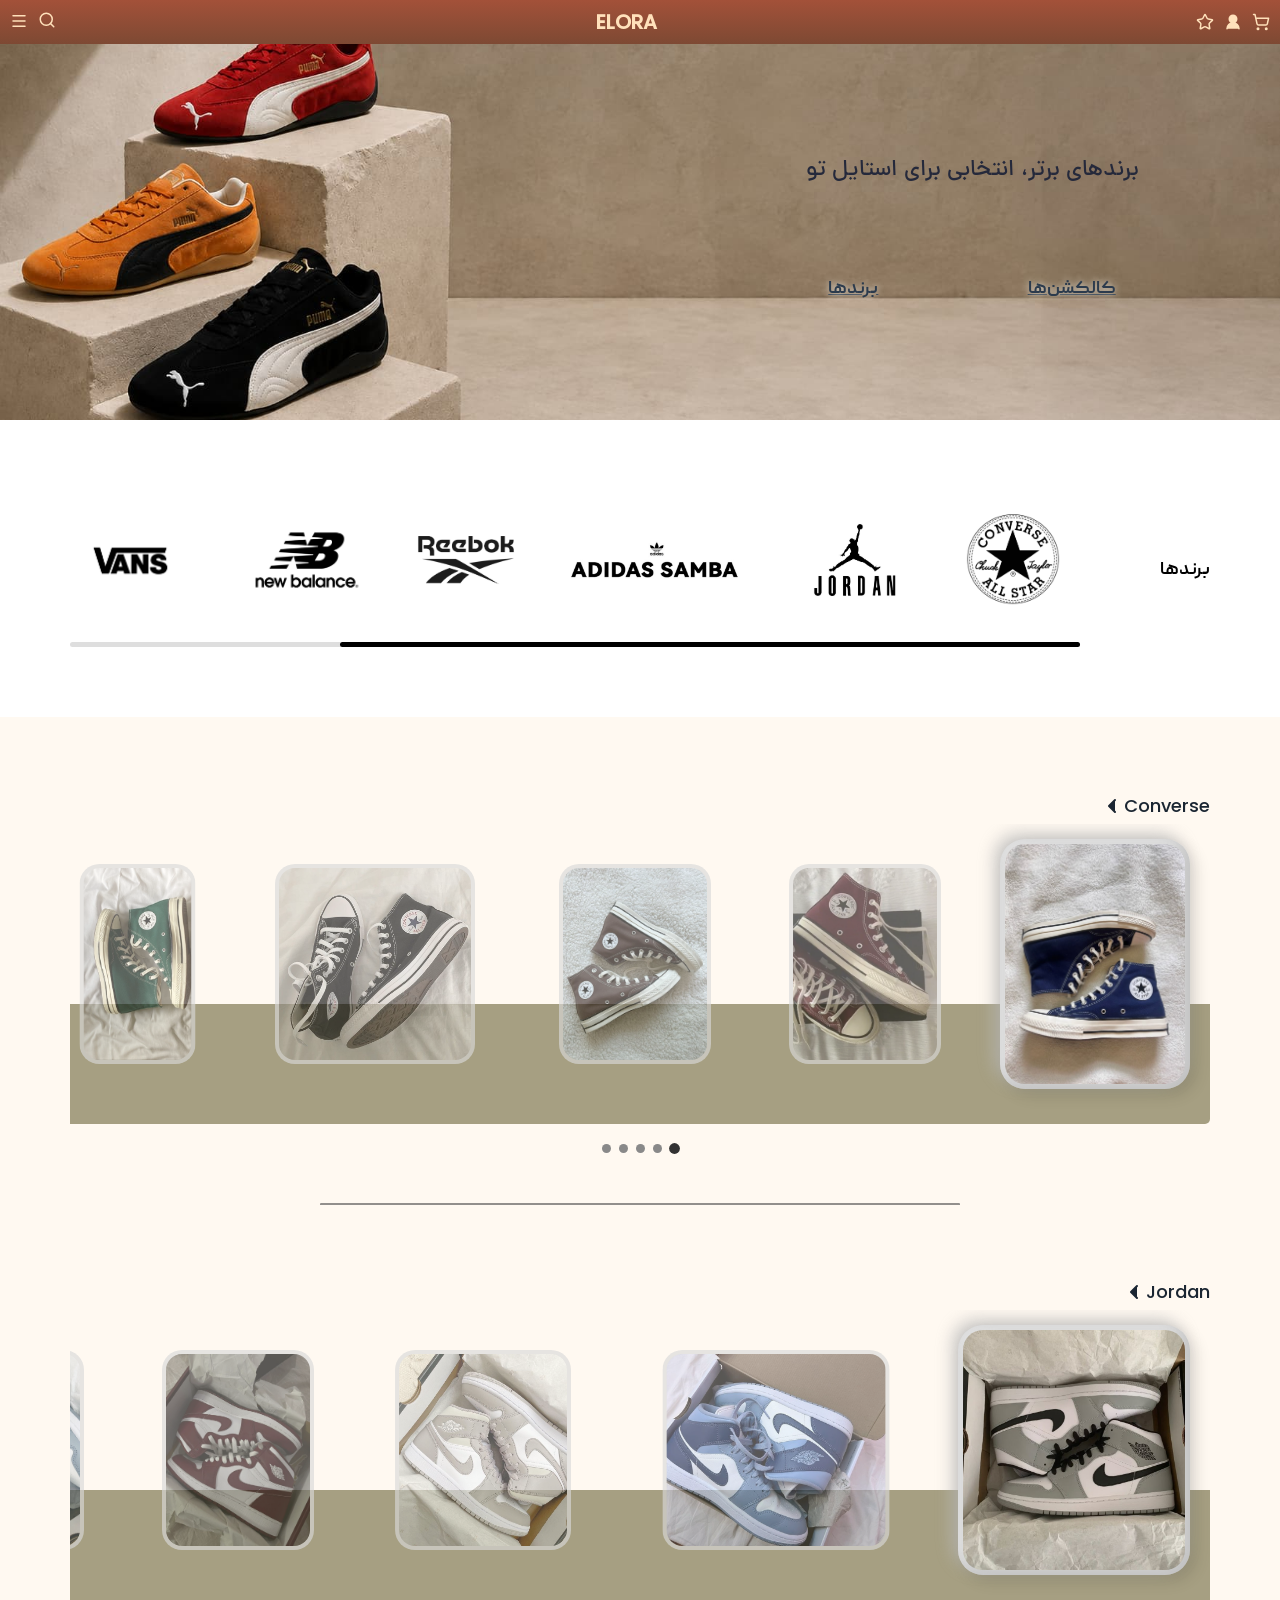
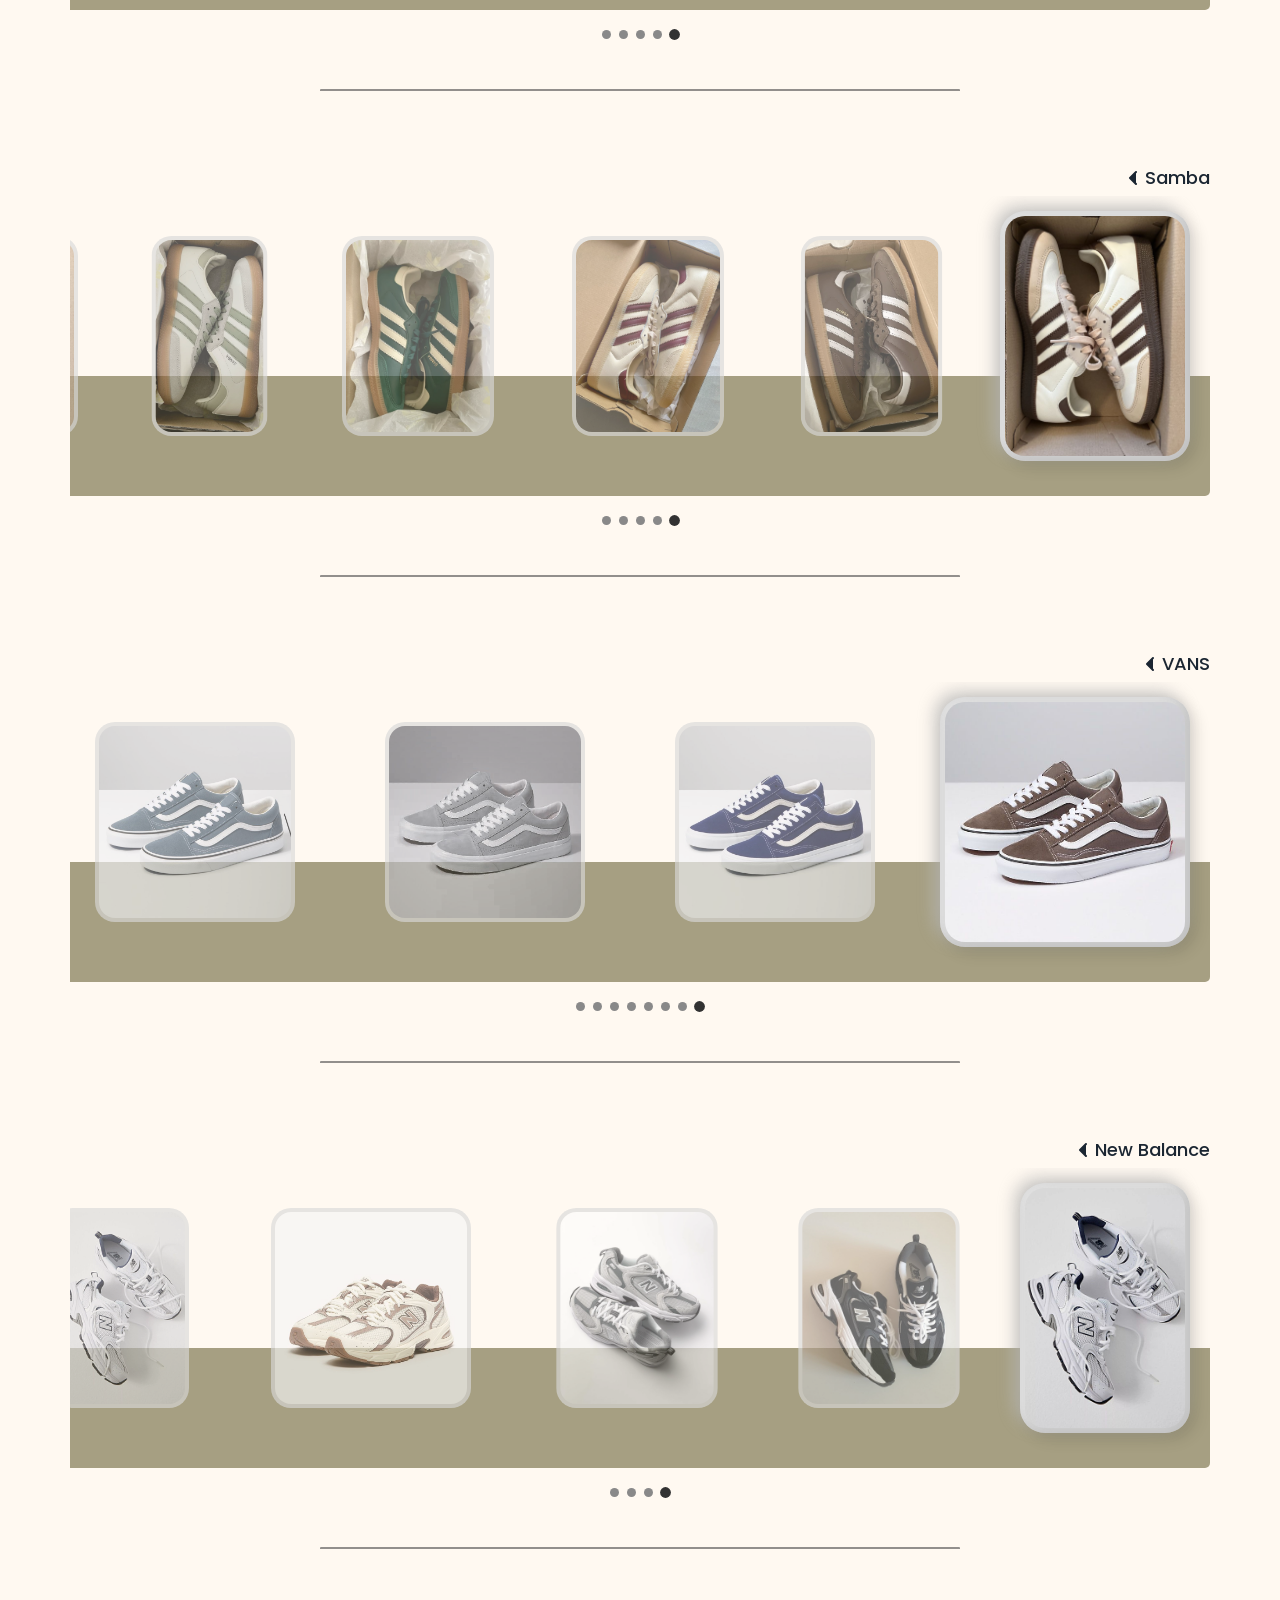
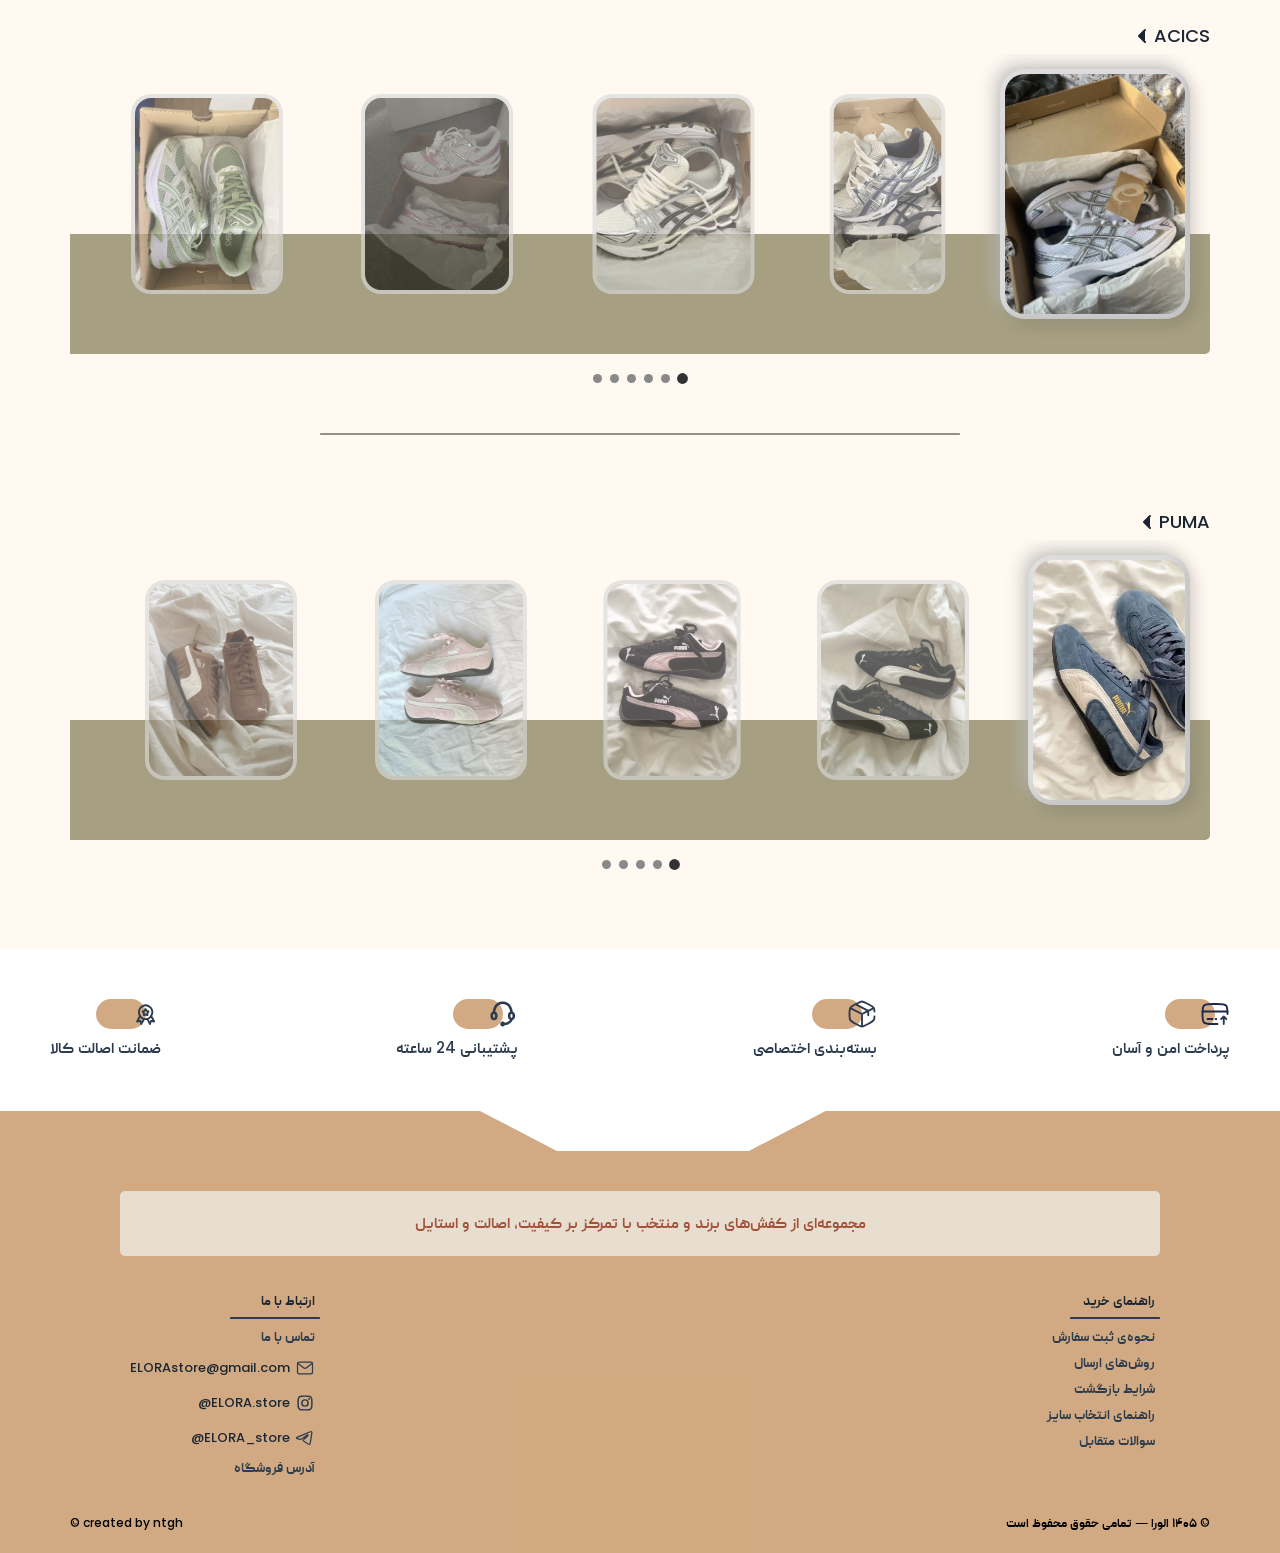
==== commit 3b18ec57: "make custom scrollbar" ====
--- a/index.html
+++ b/index.html
@@ -75,6 +75,7 @@
         </section>
         <section class="brands" id="brands">
             <p>برندها</p>
+            <div class="brands-slider">
             <div class="images">
                 <a href=""><img class="brand" src="assets/images/brands/IMG_2086.JPG"></img></a>
                 <a href=""><img class="brand"
@@ -85,6 +86,10 @@
                 <a href=""><img class="brand" src="assets/images/brands/IMG_2090.JPG"></img></a>
                 <a href=""><img class="brand" src="assets/images/brands/IMG_2091.JPG"></img></a>
                 <a href=""><img class="brand" src="assets/images/brands/IMG_2092.JPG"></img></a>
+            </div>
+            <div class="scrollbar">
+                <div class="scrollbar-thumb"></div>
+            </div>
             </div>
         </section>
         <section class="collections" id="collections">
--- a/style.css
+++ b/style.css
@@ -36,6 +36,7 @@
 
 body {
     overflow-x: hidden;
+    padding-top: 40px;
     font-family: "poppins", "peyda";
 }
 
@@ -43,25 +44,39 @@
     display: flex;
     justify-content: space-between;
     align-items: center;
+
     padding: 5px 10px;
+
     background-color: var(--Truffle_Trouble);
     color: rgb(255, 225, 187);
-    position: sticky;
+
+    position: fixed;
+    top: 0;
+    left: 0;
+
+    width: 100%;
+    min-height: 40px;
+
     z-index: 1000;
-    top: 0;
-    width: 100%;
 }
 
 nav::after {
-    content: " ";
-    position: absolute;
+    content: "";
+    position: absolute;
+
     left: 0;
     right: 0;
     bottom: 0;
+
     height: 100%;
-    background: linear-gradient(to top,
-            rgba(96, 67, 47, 0.561) 0%,
-            rgba(0, 0, 0, 0) 100%);
+
+    background: linear-gradient(
+        to top,
+        rgba(96, 67, 47, 0.561) 0%,
+        rgba(0, 0, 0, 0) 100%
+    );
+
+    pointer-events: none;
 }
 
 nav svg {
@@ -86,9 +101,6 @@
     display: flex;
     align-items: center;
     gap: 10px;
-}
-
-.left-section {
     z-index: 1;
     cursor: pointer;
 }
@@ -104,14 +116,14 @@
     list-style: none;
 }
 
-.search-box .icon{
+.search-box .icon {
     margin-top: 3px;
     background: none;
     border: none;
     cursor: pointer;
 }
 
-.search{
+.search {
     display: none;
     outline: none;
     border: none;
@@ -121,7 +133,7 @@
     width: 10vw;
 }
 
-.search::placeholder{
+.search::placeholder {
     color: rgb(255, 225, 187);
     text-align: left;
 }
@@ -131,6 +143,7 @@
     justify-content: center;
     align-items: center;
     height: 240px;
+    width: 100%;
     position: relative;
     overflow: hidden;
     font-size: 15px;
@@ -138,6 +151,8 @@
 
 .bg-layer {
     position: absolute;
+    height: 100%;
+    width: 100%;
     inset: 0;
     background-size: cover;
     background-position: left;
@@ -180,7 +195,6 @@
     font-size: 14px;
     padding: 5px;
 }
-
 .brands {
     display: flex;
     gap: 30px;
@@ -189,44 +203,66 @@
 }
 
 .brands p {
-    display: inline-block;
+    flex-shrink: 0;
     padding: 20px 0;
     font-size: 18px;
 }
 
+.brands-slider {
+    flex: 1;
+    min-width: 0;
+}
+
 .brands .images {
     display: flex;
-    overflow-x: scroll;
     gap: 20px;
     padding: 20px;
-    scrollbar-width: thin;
-    scrollbar-color: #000 #fff;
+
+    overflow-x: auto;
+    overflow-y: hidden;
+
+    /* Hide scrollbar - Firefox */
+    scrollbar-width: none;
+
+    /* Hide scrollbar - IE / Edge */
+    -ms-overflow-style: none;
+}
+
+/* Hide scrollbar - Chrome / Edge / Safari */
+.brands .images::-webkit-scrollbar {
+    display: none;
 }
 
 .brands .brand {
     height: 80px;
     width: auto;
-}
-
-.brands .images::-webkit-scrollbar {
-    height: 6px;
-}
-
-.brands .images::-webkit-scrollbar-track {
-    background: transparent;
-}
-
-.brands .images::-webkit-scrollbar-thumb {
-    background-color: #000;
+    flex-shrink: 0;
+}
+
+
+/* Custom Scrollbar */
+
+.brands .scrollbar {
+    position: relative;
+    width: 100%;
+    height: 5px;
+    margin-top: 5px;
+    background: #dedede;
     border-radius: 10px;
 }
 
-.brands .images::-webkit-scrollbar-button {
-    display: none;
+.brands .scrollbar-thumb {
+    position: absolute;
+    top: 0;
+    right: 0;
+    height: 5px;
+    width: 0;
+    background: #000;
+    border-radius: 10px;
 }
 
 .collections{
-    padding: 0 30px 50px;
+    padding: 50px 30px 50px;
     background-color: rgb(255, 249, 241);
 }
 
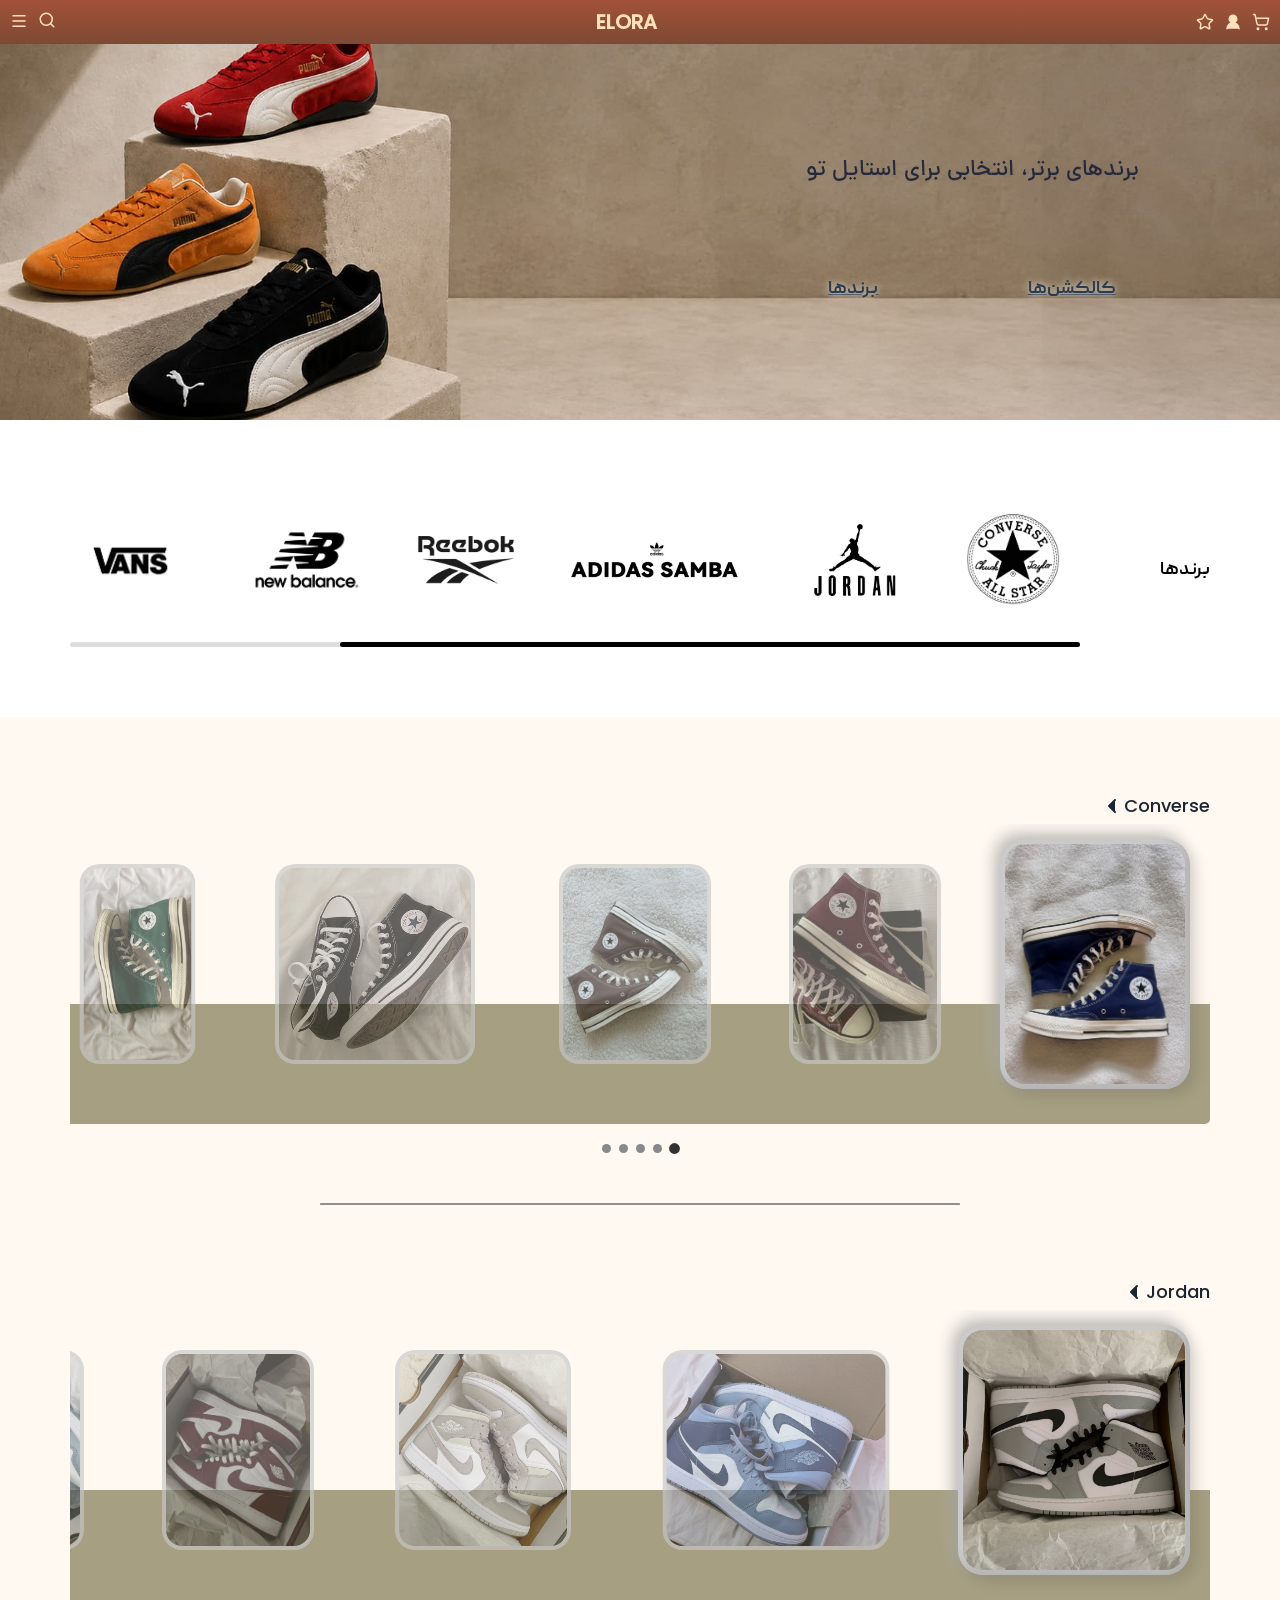
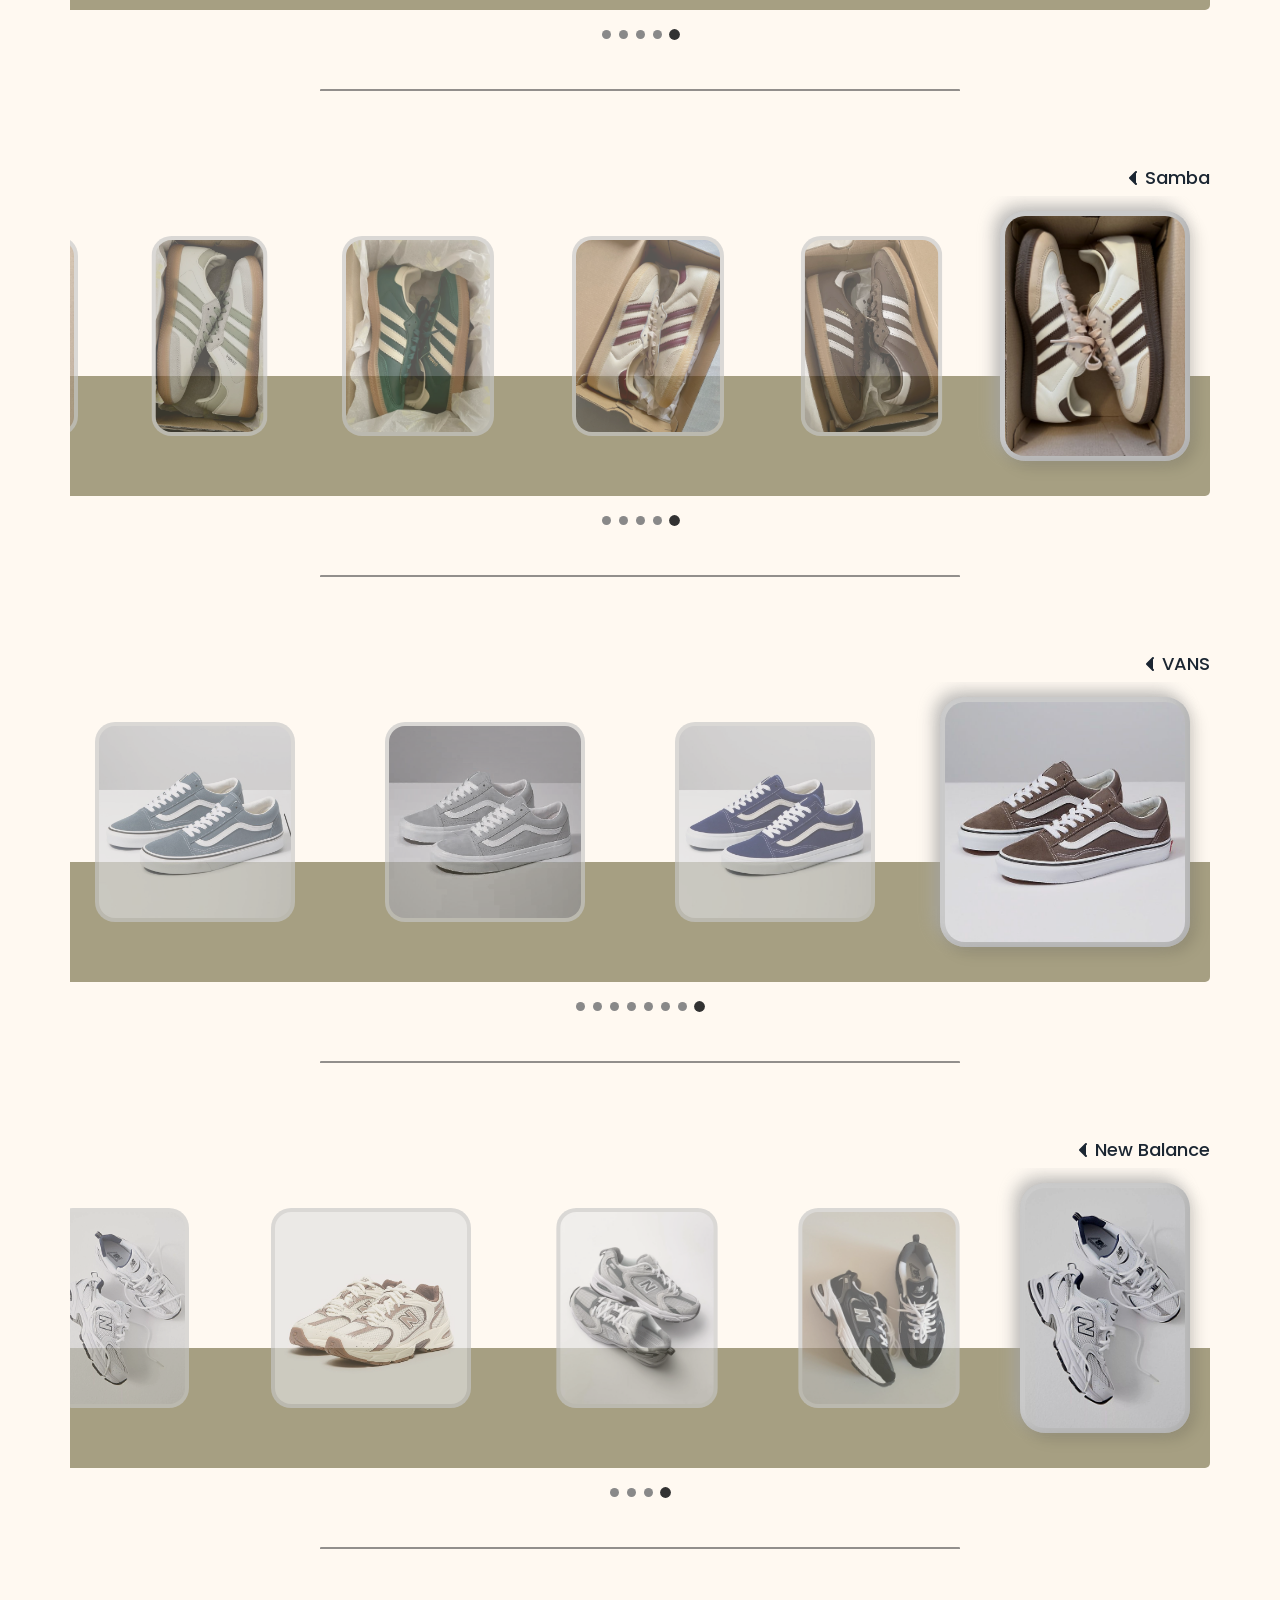
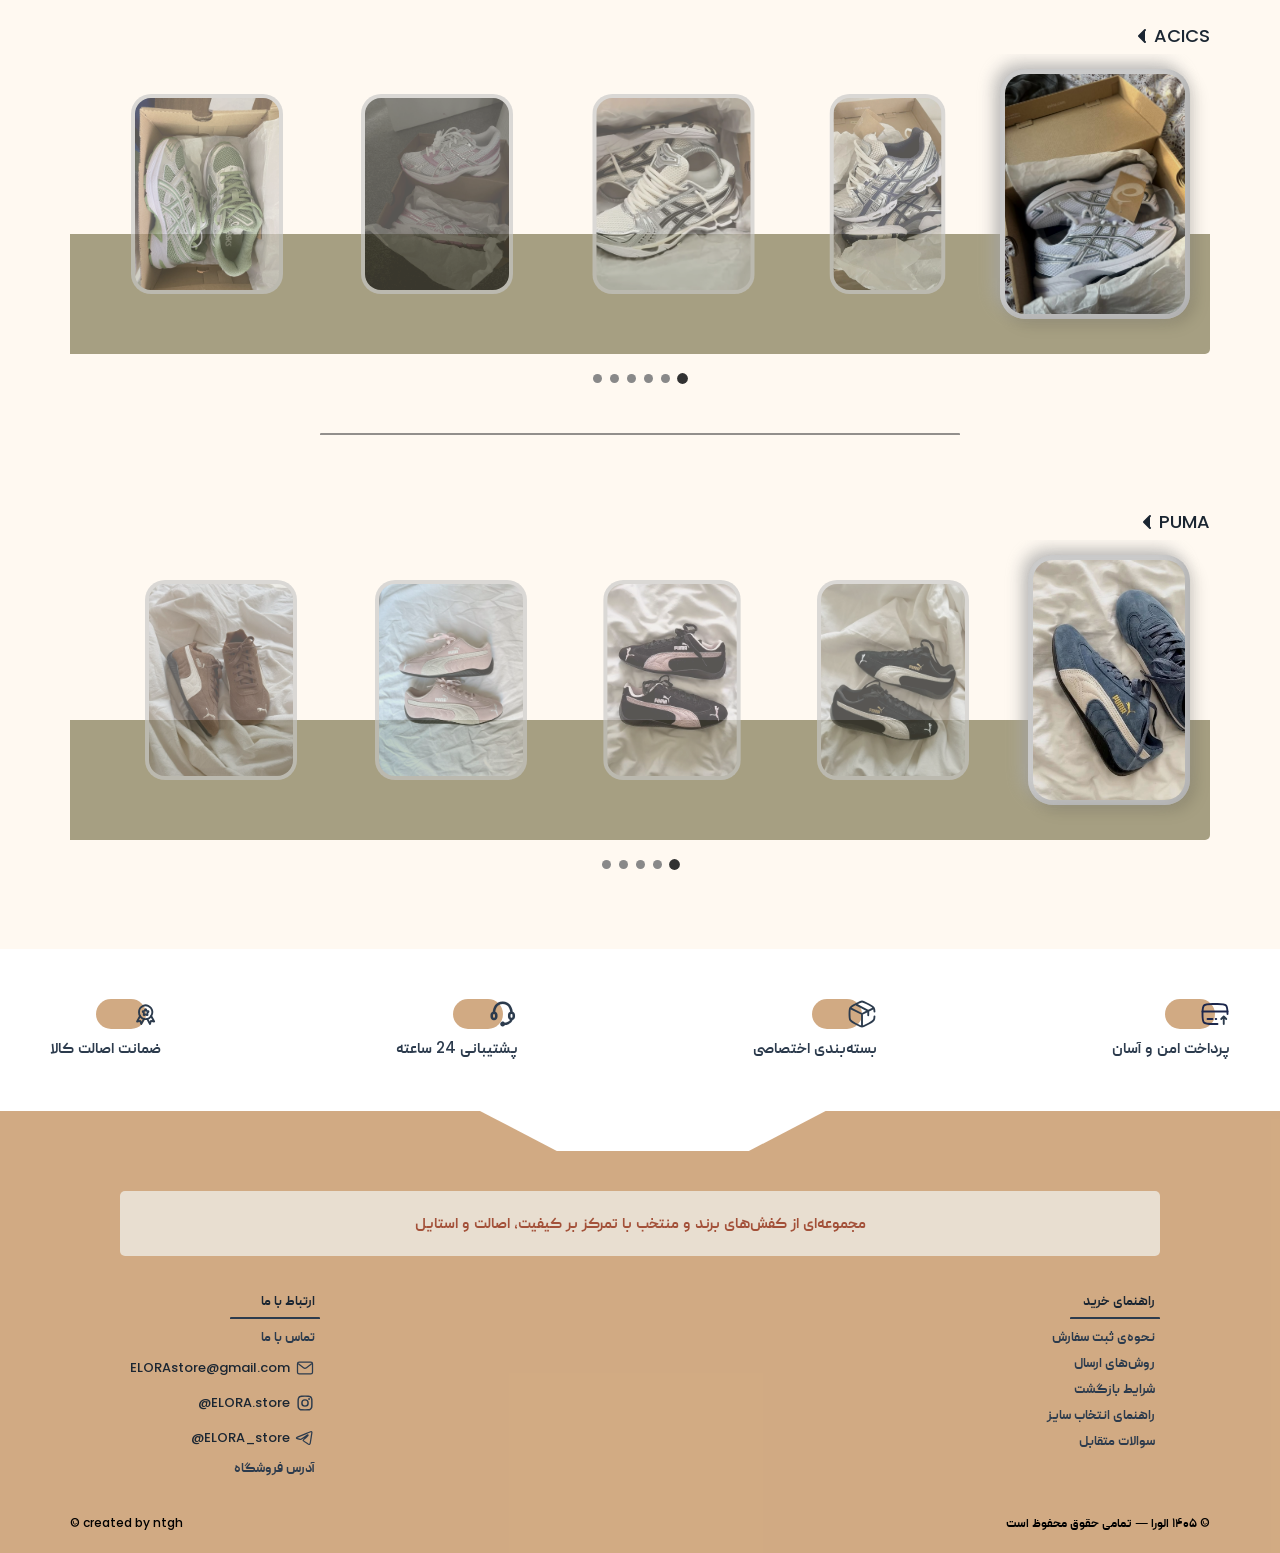
==== commit ce96c4a6: "add loading" ====
--- a/index.html
+++ b/index.html
@@ -10,6 +10,109 @@
 
 <body>
     <main>
+        <div class="elora-loader" id="eloraLoader">
+
+    <div class="loader-inner">
+
+        <div class="shoe-loader">
+
+            <svg
+                class="elora-shoe"
+                viewBox="0 0 512 512"
+                xmlns="http://www.w3.org/2000/svg">
+
+                <path
+                    fill="currentColor"
+                    d="M428.587,239.276
+                    c-46.594-11.246-119.026-57.862-163.523-96.006
+                    c-6.126-5.255-11.048-10.412-15.804-15.402
+                    c-9.026-9.466-17.553-18.409-30.29-23.187
+                    c-5.256-1.969-10.799-2.969-16.486-2.969
+                    h-0.008c-18.901,0-33.698,11.086-40.816,16.417
+                    c-18.916,14.161-24.641,29.7-25.747,41.422
+                    c-1.817,0.144-3.65,0.227-5.505,0.227
+                    c-18.637,0-25.436-7.724-29.632-15.274
+                    c-10.95-19.719-30.359-31.971-50.646-31.971
+                    c-24.914,0-50.13,19.264-50.13,56.09
+                    v210.647v31.017h31.018h448.457h31.018
+                    v-31.017c0-1.416,0.265-4.764,0.499-7.716
+                    C513.15,344.278,519.715,261.267,428.587,239.276z
+
+                    M385.446,275.321
+                    c5.422-4.195,12.162-7.777,20.423-10.473
+                    c5.293,1.78,10.481,3.386,15.441,4.582
+                    c44.11,10.647,56.438,39.627,59.119,65.896
+                    H347.818l9.398-0.447l2.06-0.076v-0.022
+                    l-0.015-1.038c-0.038-4.339,0.734-21.021,8.602-36.674
+                    C371.785,289.217,377.351,281.607,385.446,275.321z
+
+                    M376.79,253.149
+                    c-1.9,1.242-3.877,2.446-5.611,3.794
+                    c-8.61,6.686-15.092,14.433-19.999,22.354
+                    c-8.943-4.324-17.486-8.595-25.808-12.836
+                    l18.766-30.26C355.11,242.411,366.082,248.181,376.79,253.149z
+
+                    M330.771,228.341
+                    l-19.212,30.987c-8.398-4.384-16.561-8.724-24.27-12.957
+                    l23.672-30.434C317.489,220.193,324.1,224.32,330.771,228.341z
+
+                    M298.058,207.274
+                    l-24.452,31.442c-8.012-4.536-15.713-8.973-22.9-13.244
+                    l27.55-32.266C284.647,197.922,291.257,202.617,298.058,207.274z
+
+                    M244.55,166.519
+                    c0.113,0.106,0.212,0.197,0.326,0.296
+                    c6.414,5.497,13.554,11.222,20.999,17
+                    l-28.624,33.532c-9.542-5.854-18.175-11.36-26.004-16.501
+                    L244.55,166.519z
+
+                    M180.228,142.975
+                    c5.195-3.884,13.661-10.246,22.256-10.246
+                    c1.87,0,3.741,0.303,5.588,0.992
+                    c7.792,2.923,14.653,11.578,25.164,22.188
+                    l-35.099,36.174c-12.418-8.473-22.157-15.569-29.041-20.794
+                    l-1.318-1.015C165.325,163.187,166.256,153.433,180.228,142.975z
+
+                    M31.018,168.624
+                    c0-16.994,8.92-25.073,19.113-25.073
+                    c8.414,0,17.69,5.497,23.536,16.016
+                    c13.646,24.573,36.258,31.229,56.742,31.229
+                    c8.148,0,15.933-1.06,22.71-2.453
+                    c24.49,18.78,86.919,63.05,188.361,112.098
+                    l-0.507,1.492c-4.521,14.668-4.96,26.988-4.975,31.812
+                    c0,0.72,0.015,1.211,0.022,1.583
+                    H152.694c-4.218-16.758-14.032-33.334-28.867-47.079
+                    c-20.203-18.682-49.994-31.828-87.327-31.79
+                    c-1.802,0-3.65,0.091-5.482,0.151
+                    C31.018,214.634,31.018,176.226,31.018,168.624z
+
+                    M31.018,279.873
+                    c1.84-0.068,3.688-0.151,5.482-0.151
+                    c31.912,0.038,55.598,10.95,71.554,25.626
+                    c9.897,9.08,16.66,19.712,20.378,29.98
+                    H31.018C31.018,318.97,31.018,299.584,31.018,279.873z
+
+                    M479.475,379.271
+                    H31.018c0,0,0-7.959,0-20.681H480.8
+                    C480.338,367.268,479.475,374.576,479.475,379.271z"
+                />
+
+            </svg>
+            </div>
+
+
+        <div class="elora-name">
+            ELORA
+        </div>
+
+
+        <div class="loader-track">
+            <div class="loader-progress"></div>
+        </div>
+
+    </div>
+
+</div>
         <nav>
             <div class="right-section">
                 <svg id="shopping-cart" xmlns="http://www.w3.org/2000/svg" width="24" height="24" viewBox="0 0 24 24"
--- a/style.css
+++ b/style.css
@@ -38,6 +38,157 @@
     overflow-x: hidden;
     padding-top: 40px;
     font-family: "poppins", "peyda";
+}
+
+.elora-loader {
+    position: fixed;
+    inset: 0;
+
+    width: 100%;
+    height: 100vh;
+    height: 100dvh;
+
+    z-index: 999999;
+
+    display: flex;
+    justify-content: center;
+    align-items: center;
+
+    background: #f8f7f4;
+
+    opacity: 1;
+    visibility: visible;
+
+    transition:
+        opacity 0.7s ease,
+        visibility 0.7s ease;
+}
+
+
+/* وقتی صفحه کامل لود شد */
+
+.elora-loader.hide {
+    opacity: 0;
+    visibility: hidden;
+    pointer-events: none;
+}
+
+.loader-inner {
+    width: 230px;
+
+    display: flex;
+    flex-direction: column;
+    align-items: center;
+
+    text-align: center;
+}
+
+
+.shoe-loader {
+    width: 150px;
+    height: 120px;
+
+    display: flex;
+    align-items: center;
+    justify-content: center;
+
+    animation:
+        shoeFloat 1.4s ease-in-out infinite;
+}
+
+.elora-shoe {
+    width: 125px;
+    height: 125px;
+
+    color: #171717;
+
+    transform-origin: center;
+
+    animation:
+        shoeWalk 1.4s ease-in-out infinite;
+}
+
+
+/* =========================
+   SHOE ANIMATION
+========================= */
+
+@keyframes shoeFloat {
+
+    0%,
+    100% {
+        transform: translateY(0);
+    }
+
+    50% {
+        transform: translateY(-6px);
+    }
+}
+
+
+@keyframes shoeWalk {
+
+    0%,
+    100% {
+        transform:
+            rotate(-4deg)
+            translateX(-2px);
+    }
+
+    50% {
+        transform:
+            rotate(3deg)
+            translateX(4px);
+    }
+}
+
+.elora-name {
+    margin-top: 4px;
+
+    font-family: Arial, sans-serif;
+
+    font-size: 23px;
+    font-weight: 500;
+
+    letter-spacing: 9px;
+
+    margin-left: 9px;
+
+    color: #171717;
+}
+
+.loader-track {
+    width: 150px;
+    height: 1px;
+
+    margin-top: 19px;
+
+    background: #dedcd7;
+
+    overflow: hidden;
+}
+
+.loader-progress {
+    width: 35%;
+    height: 100%;
+
+    background: #171717;
+
+    animation:
+        loaderProgress 1.5s
+        cubic-bezier(.4, 0, .2, 1)
+        infinite;
+}
+
+@keyframes loaderProgress {
+
+    0% {
+        transform: translateX(-130%);
+    }
+
+    100% {
+        transform: translateX(420%);
+    }
 }
 
 nav {
@@ -142,7 +293,7 @@
     display: flex;
     justify-content: center;
     align-items: center;
-    height: 240px;
+    height: 300px;
     width: 100%;
     position: relative;
     overflow: hidden;
@@ -170,8 +321,8 @@
     width: 45vw;
     display: flex;
     flex-direction: column;
-    gap: 25px;
-    margin: 70px 20px auto auto;
+    gap: 40px;
+    margin: 90px 20px auto auto;
 }
 
 .hero-content .title {
@@ -198,7 +349,7 @@
 .brands {
     display: flex;
     gap: 30px;
-    padding: 50px 30px;
+    padding: 40px 30px;
     align-items: center;
 }
 
@@ -323,6 +474,7 @@
     transform: scale(0.8);
     opacity: 0.65;
     transition: transform 0.5s ease, opacity 0.3s ease, box-shadow 0.3s ease;
+    filter: brightness(0.9) contrast(1.05);
 }
 
 .dots-wrapper{
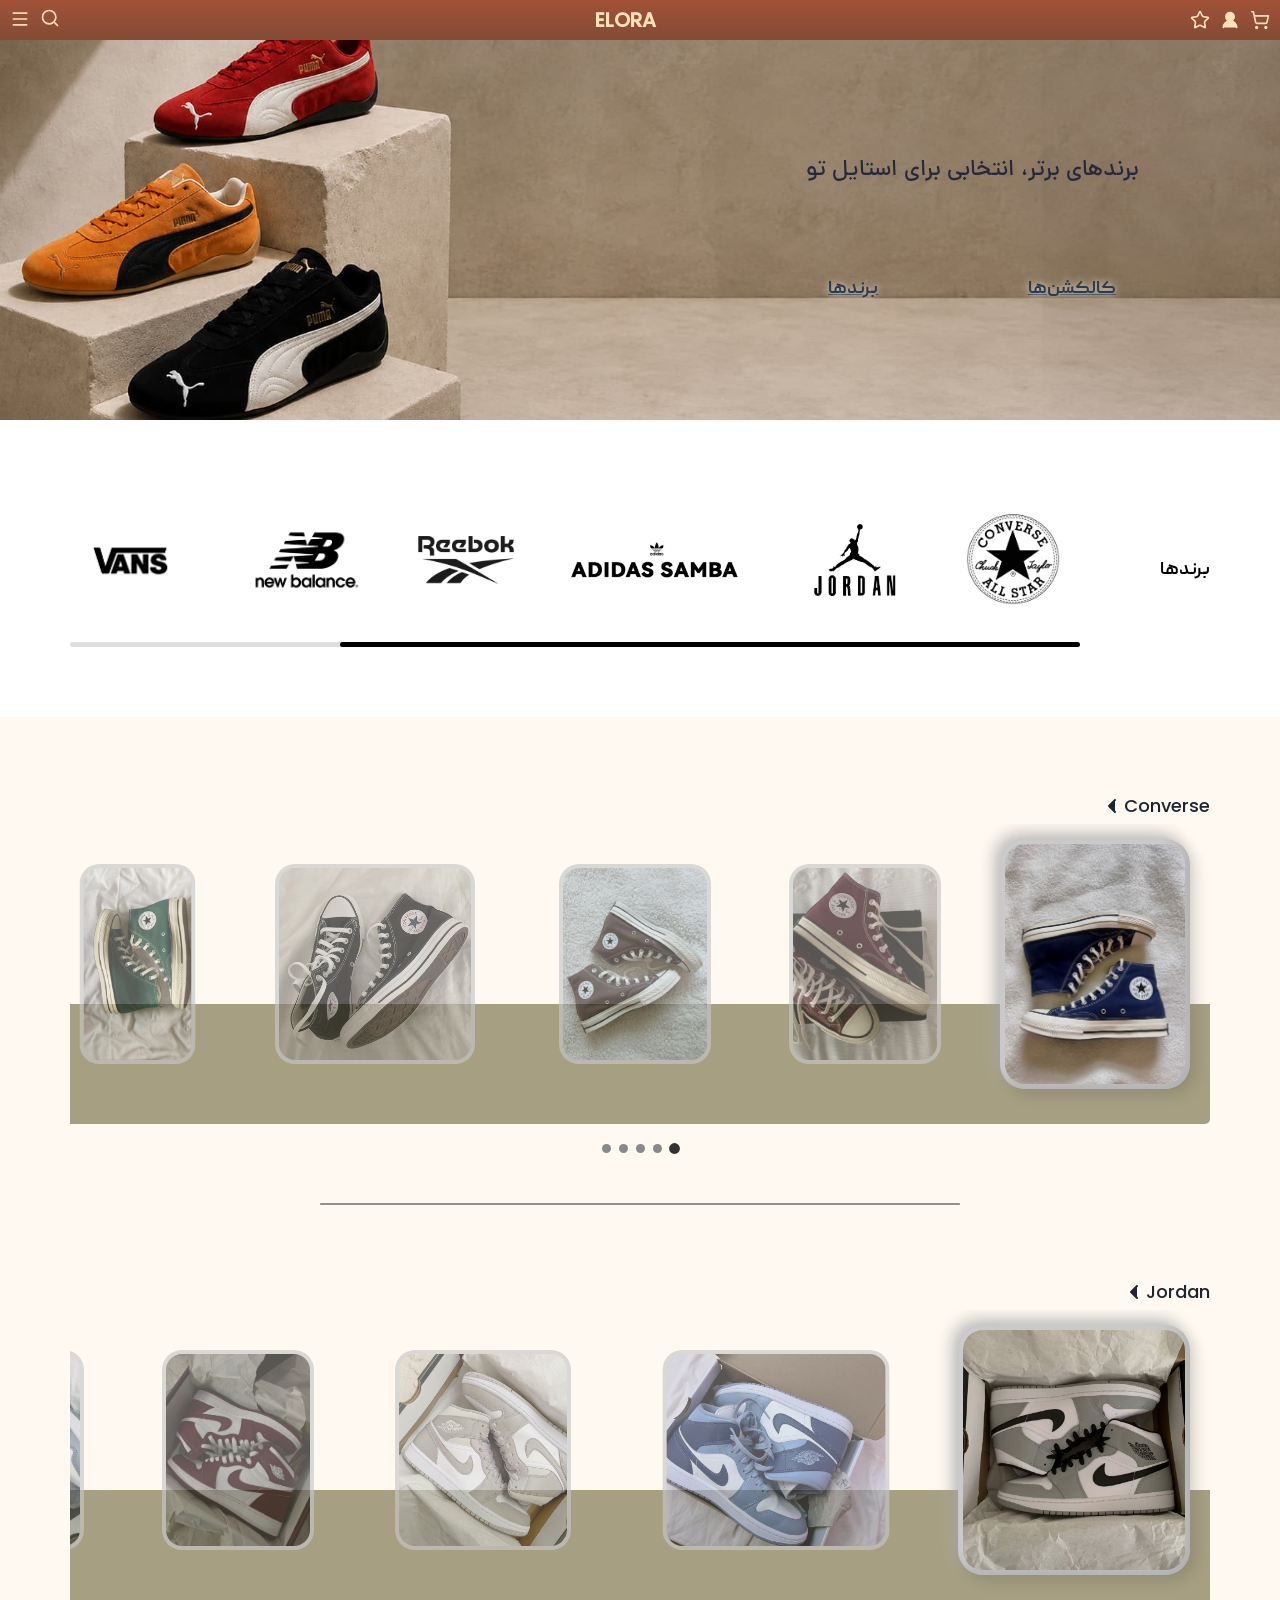
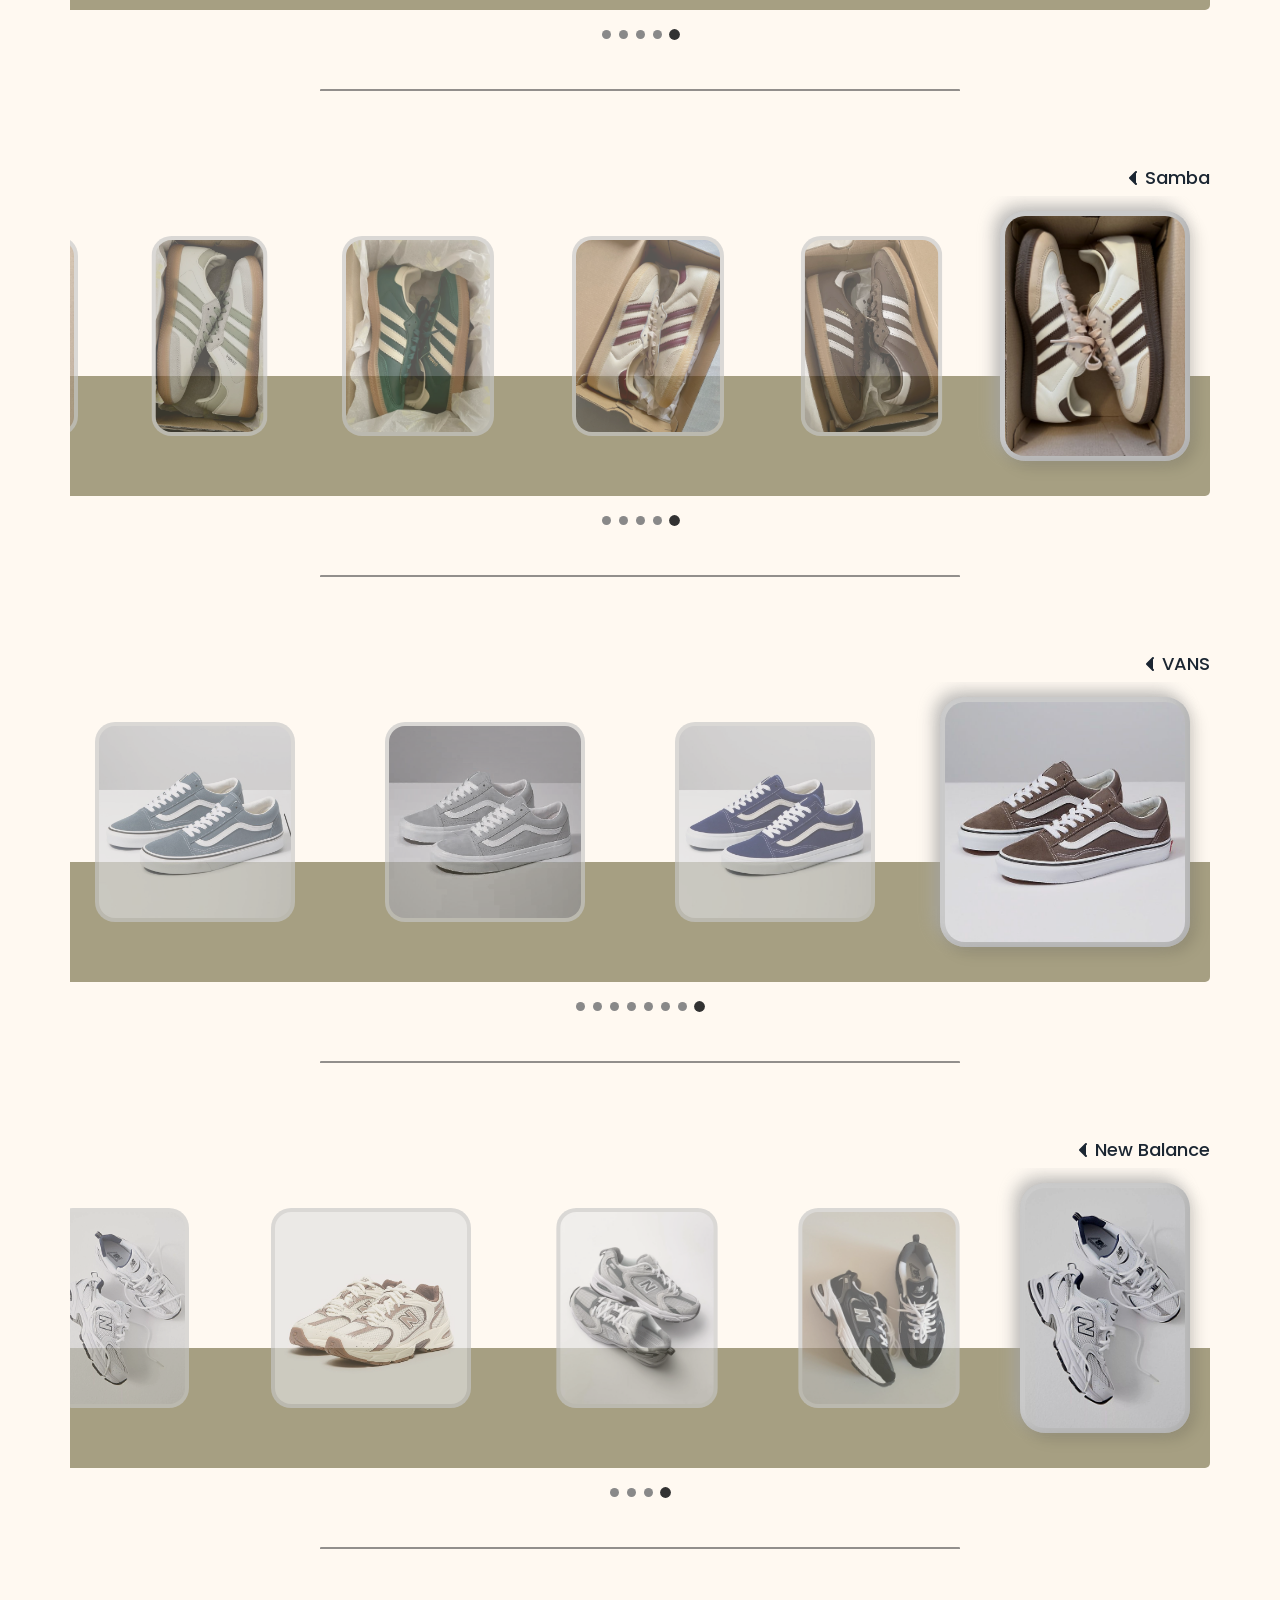
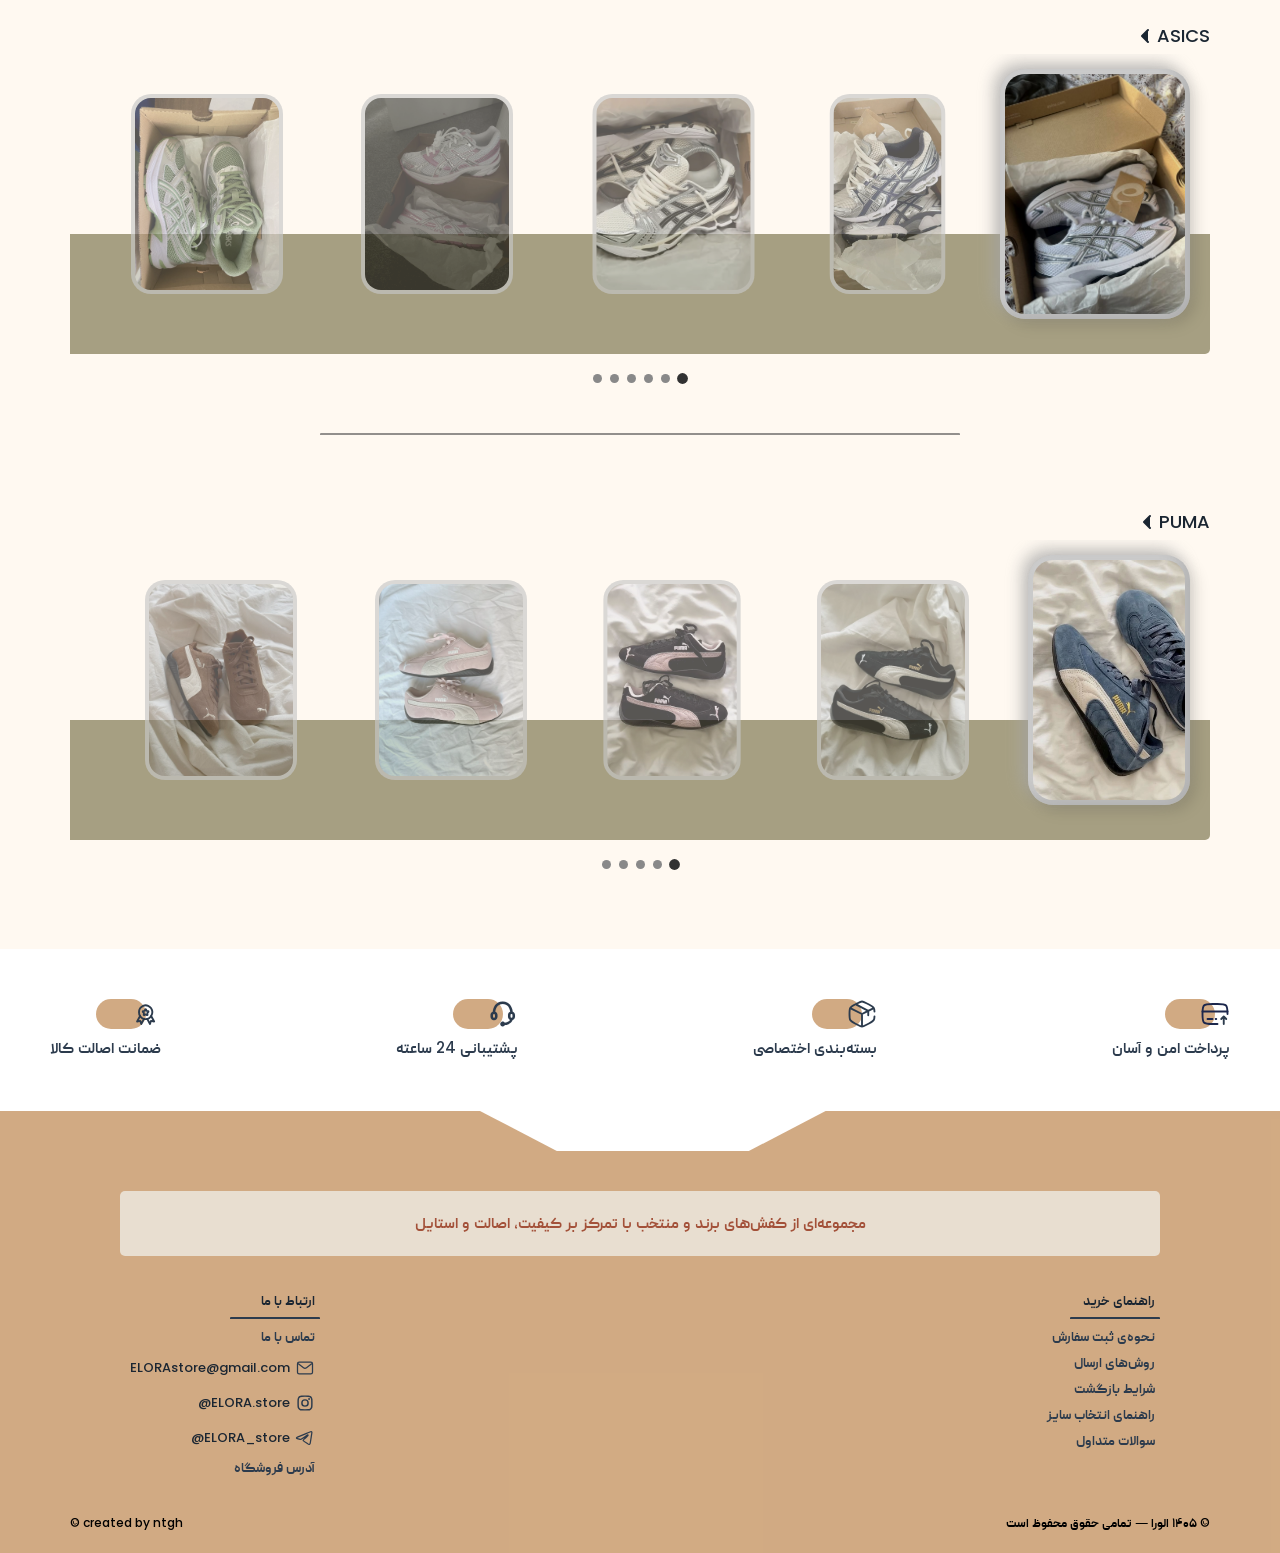
==== commit 570d4ccd: "edit" ====
--- a/index.html
+++ b/index.html
@@ -12,18 +12,13 @@
     <main>
         <div class="elora-loader" id="eloraLoader">
 
-    <div class="loader-inner">
-
-        <div class="shoe-loader">
-
-            <svg
-                class="elora-shoe"
-                viewBox="0 0 512 512"
-                xmlns="http://www.w3.org/2000/svg">
-
-                <path
-                    fill="currentColor"
-                    d="M428.587,239.276
+            <div class="loader-inner">
+
+                <div class="shoe-loader">
+
+                    <svg class="elora-shoe" viewBox="0 0 512 512" xmlns="http://www.w3.org/2000/svg">
+
+                        <path fill="currentColor" d="M428.587,239.276
                     c-46.594-11.246-119.026-57.862-163.523-96.006
                     c-6.126-5.255-11.048-10.412-15.804-15.402
                     c-9.026-9.466-17.553-18.409-30.29-23.187
@@ -94,25 +89,24 @@
 
                     M479.475,379.271
                     H31.018c0,0,0-7.959,0-20.681H480.8
-                    C480.338,367.268,479.475,374.576,479.475,379.271z"
-                />
-
-            </svg>
-            </div>
-
-
-        <div class="elora-name">
-            ELORA
+                    C480.338,367.268,479.475,374.576,479.475,379.271z" />
+
+                    </svg>
+                </div>
+
+
+                <div class="elora-name">
+                    ELORA
+                </div>
+
+
+                <div class="loader-track">
+                    <div class="loader-progress"></div>
+                </div>
+
+            </div>
+
         </div>
-
-
-        <div class="loader-track">
-            <div class="loader-progress"></div>
-        </div>
-
-    </div>
-
-</div>
         <nav>
             <div class="right-section">
                 <svg id="shopping-cart" xmlns="http://www.w3.org/2000/svg" width="24" height="24" viewBox="0 0 24 24"
@@ -137,16 +131,14 @@
             </div>
             <h1>ELORA</h1>
             <div class="left-section">
-                <div class="search-box">
-                    <button class="icon">
-                        <svg id="search" xmlns="http://www.w3.org/2000/svg" width="24" height="24" viewBox="0 0 24 24"
-                            fill="none" stroke="currentColor" stroke-width="2" stroke-linecap="round"
-                            stroke-linejoin="round" class="lucide lucide-search-icon lucide-search">
+                <div class="search">
+                        <svg class="search-icon" xmlns="http://www.w3.org/2000/svg" width="24"
+                            height="24" viewBox="0 0 24 24" fill="none" stroke="currentColor" stroke-width="2"
+                            stroke-linecap="round" stroke-linejoin="round"
+                            class="lucide lucide-search-icon lucide-search">
                             <path d="m21 21-4.34-4.34" />
                             <circle cx="11" cy="11" r="8" />
                         </svg>
-                    </button>
-                    <input type="search" class="search" placeholder="search">
                 </div>
                 <button class="hamburger">
                     <svg id="hamburger" xmlns="http://www.w3.org/2000/svg" width="24" height="24" viewBox="0 0 24 24"
@@ -155,6 +147,12 @@
                         <path d="M4 5h16" />
                         <path d="M4 12h16" />
                         <path d="M4 19h16" />
+                    </svg>
+                    <svg id="close-ham" xmlns="http://www.w3.org/2000/svg" width="24" height="24" viewBox="0 0 24 24"
+                        fill="none" stroke="currentColor" stroke-width="2" stroke-linecap="round"
+                        stroke-linejoin="round" class="lucide lucide-x">
+                        <path d="M18 6 6 18" />
+                        <path d="m6 6 12 12" />
                     </svg>
                 </button>
                 <ul class="menu">
@@ -179,20 +177,20 @@
         <section class="brands" id="brands">
             <p>برندها</p>
             <div class="brands-slider">
-            <div class="images">
-                <a href=""><img class="brand" src="assets/images/brands/IMG_2086.JPG"></img></a>
-                <a href=""><img class="brand"
-                        src="assets/images/brands/MINIMANUAL DE MARCA – JORDAN Wilmer Arboleda….jpg"></img></a>
-                <a href=""><img class="brand" src="assets/images/brands/IMG_2087.JPG"></img></a>
-                <a href=""><img class="brand" src="assets/images/brands/IMG_2088.JPG"></img></a>
-                <a href=""><img class="brand" src="assets/images/brands/IMG_2089.JPG"></img></a>
-                <a href=""><img class="brand" src="assets/images/brands/IMG_2090.JPG"></img></a>
-                <a href=""><img class="brand" src="assets/images/brands/IMG_2091.JPG"></img></a>
-                <a href=""><img class="brand" src="assets/images/brands/IMG_2092.JPG"></img></a>
-            </div>
-            <div class="scrollbar">
-                <div class="scrollbar-thumb"></div>
-            </div>
+                <div class="images">
+                    <a href=""><img class="brand" src="assets/images/brands/IMG_2086.JPG"></img></a>
+                    <a href=""><img class="brand"
+                            src="assets/images/brands/MINIMANUAL DE MARCA – JORDAN Wilmer Arboleda….jpg"></img></a>
+                    <a href=""><img class="brand" src="assets/images/brands/IMG_2087.JPG"></img></a>
+                    <a href=""><img class="brand" src="assets/images/brands/IMG_2088.JPG"></img></a>
+                    <a href=""><img class="brand" src="assets/images/brands/IMG_2089.JPG"></img></a>
+                    <a href=""><img class="brand" src="assets/images/brands/IMG_2090.JPG"></img></a>
+                    <a href=""><img class="brand" src="assets/images/brands/IMG_2091.JPG"></img></a>
+                    <a href=""><img class="brand" src="assets/images/brands/IMG_2092.JPG"></img></a>
+                </div>
+                <div class="scrollbar">
+                    <div class="scrollbar-thumb"></div>
+                </div>
             </div>
         </section>
         <section class="collections" id="collections">
@@ -305,7 +303,7 @@
             </article>
             <article class="collection">
                 <a href="" id="asics">
-                    ACICS
+                    ASICS
                     <svg xmlns="http://www.w3.org/2000/svg" width="24" height="24" viewBox="0 0 24 24"
                         fill="currentColor" stroke="currentColor" stroke-width="2" stroke-linecap="round"
                         stroke-linejoin="round" class="lucide lucide-chevron-left-icon lucide-chevron-left">
@@ -434,7 +432,7 @@
                         <li><a>روش‌های ارسال</a></li>
                         <li><a>شرایط بازگشت</a></li>
                         <li><a>راهنمای انتخاب سایز</a></li>
-                        <li><a>سوالات متقابل</a></li>
+                        <li><a>سوالات متداول</a></li>
                     </ul>
                     <ul>
                         <p>ارتباط با ما</p>
@@ -447,11 +445,11 @@
                                     <path d="M4 7.00005L10.2 11.65C11.2667 12.45 12.7333 12.45 13.8 11.65L20 7"
                                         stroke="currentColor" stroke-width="1.5" stroke-linecap="round"
                                         stroke-linejoin="round" />
-                                    <rect x="3" y="5" width="18" height="14" rx="2" stroke="currentColor" stroke-width="1.5"
-                                        stroke-linecap="round" />c
+                                    <rect x="3" y="5" width="18" height="14" rx="2" stroke="currentColor"
+                                        stroke-width="1.5" stroke-linecap="round" />c
                                 </svg>
-                            <p>ELORAstore@gmail.com</p>
-                        </a></li>
+                                <p>ELORAstore@gmail.com</p>
+                            </a></li>
                         <li><a>
                                 <?xml version="1.0" encoding="utf-8"?>
                                 <svg width="800px" height="800px" viewBox="0 0 192 192"
@@ -461,8 +459,8 @@
                                     <circle cx="96" cy="96" r="30" stroke="currentColor" stroke-width="14" />
                                     <circle cx="135" cy="57" r="9" fill="currentColor" />
                                 </svg>
-                            <p>ELORA.store@</p>
-                        </a></li>
+                                <p>ELORA.store@</p>
+                            </a></li>
 
                         <li><a>
                                 <?xml version="1.0" encoding="utf-8"?>
@@ -471,15 +469,15 @@
                                     <path stroke="currentColor" stroke-width="12"
                                         d="M23.073 88.132s65.458-26.782 88.16-36.212c8.702-3.772 38.215-15.843 38.215-15.843s13.621-5.28 12.486 7.544c-.379 5.281-3.406 23.764-6.433 43.756-4.54 28.291-9.459 59.221-9.459 59.221s-.756 8.676-7.188 10.185c-6.433 1.509-17.027-5.281-18.919-6.79-1.513-1.132-28.377-18.106-38.214-26.404-2.649-2.263-5.676-6.79.378-12.071 13.621-12.447 29.891-27.913 39.728-37.72 4.54-4.527 9.081-15.089-9.837-2.264-26.864 18.483-53.35 35.835-53.35 35.835s-6.053 3.772-17.404.377c-11.351-3.395-24.594-7.921-24.594-7.921s-9.08-5.659 6.433-11.693Z" />
                                 </svg>
-                            <p>ELORA_store@</p>
-                        </a></li>
+                                <p>ELORA_store@</p>
+                            </a></li>
                         <li><a>آدرس فروشگاه</a></li>
                     </ul>
                 </div>
                 <div class="sign">
                     <p>© ۱۴۰۵ الورا — تمامی حقوق محفوظ است</p>
-                    <p>created by ntgh ©</p>                        
-                    </div>
+                    <p>created by ntgh ©</p>
+                </div>
             </div>
         </footer>
 
--- a/style.css
+++ b/style.css
@@ -196,7 +196,7 @@
     justify-content: space-between;
     align-items: center;
 
-    padding: 5px 10px;
+    padding: 0 10px;
 
     background-color: var(--Truffle_Trouble);
     color: rgb(255, 225, 187);
@@ -223,7 +223,7 @@
 
     background: linear-gradient(
         to top,
-        rgba(96, 67, 47, 0.561) 0%,
+        rgba(105, 70, 47, 0.561) 0%,
         rgba(0, 0, 0, 0) 100%
     );
 
@@ -231,7 +231,7 @@
 }
 
 nav svg {
-    width: 18px;
+    width: 20px;
     color: rgb(255, 225, 187);
     cursor: pointer;
     z-index: 1;
@@ -262,31 +262,54 @@
     cursor: pointer;
 }
 
+#close-ham{
+    display: none;
+    margin-top: -4px;
+    width: 20px;
+}
+
+.hamburger.active #hamburger{
+    display: none;
+}
+
+.hamburger.active #close-ham{
+    display: block;
+}
+
 .menu {
-    display: none;
+    visibility: hidden;
     list-style: none;
-}
-
-.search-box .icon {
+    position: absolute;
+    top: 35px;
+    left: 0;
+    margin: 5px;
+    padding: 5px;
+    font-size: 13px;
+    background-color: #c6b7a5ce;
+    border-radius: 3px;
+    transition: 0.3s;
+    transform: translateX(-5px);
+}
+
+.menu.active{
+    visibility: visible;
+    transform: translateX(0);
+}
+
+.menu a{
+    display: block;
+    text-decoration: none;
+    color: var(--Blue_Fantastic);
+    padding: 10px;
+    border-bottom: 1.5px solid var(--Blue_Fantastic);
+}
+
+.menu li:last-child a{
+    border: none;
+}
+
+.search{
     margin-top: 3px;
-    background: none;
-    border: none;
-    cursor: pointer;
-}
-
-.search {
-    display: none;
-    outline: none;
-    border: none;
-    border-bottom: 2px solid rgb(255, 225, 187);
-    background: none;
-    padding: 0;
-    width: 10vw;
-}
-
-.search::placeholder {
-    color: rgb(255, 225, 187);
-    text-align: left;
 }
 
 .hero {
@@ -368,7 +391,7 @@
     display: flex;
     gap: 20px;
     padding: 20px;
-
+    min-width: 0;
     overflow-x: auto;
     overflow-y: hidden;
 
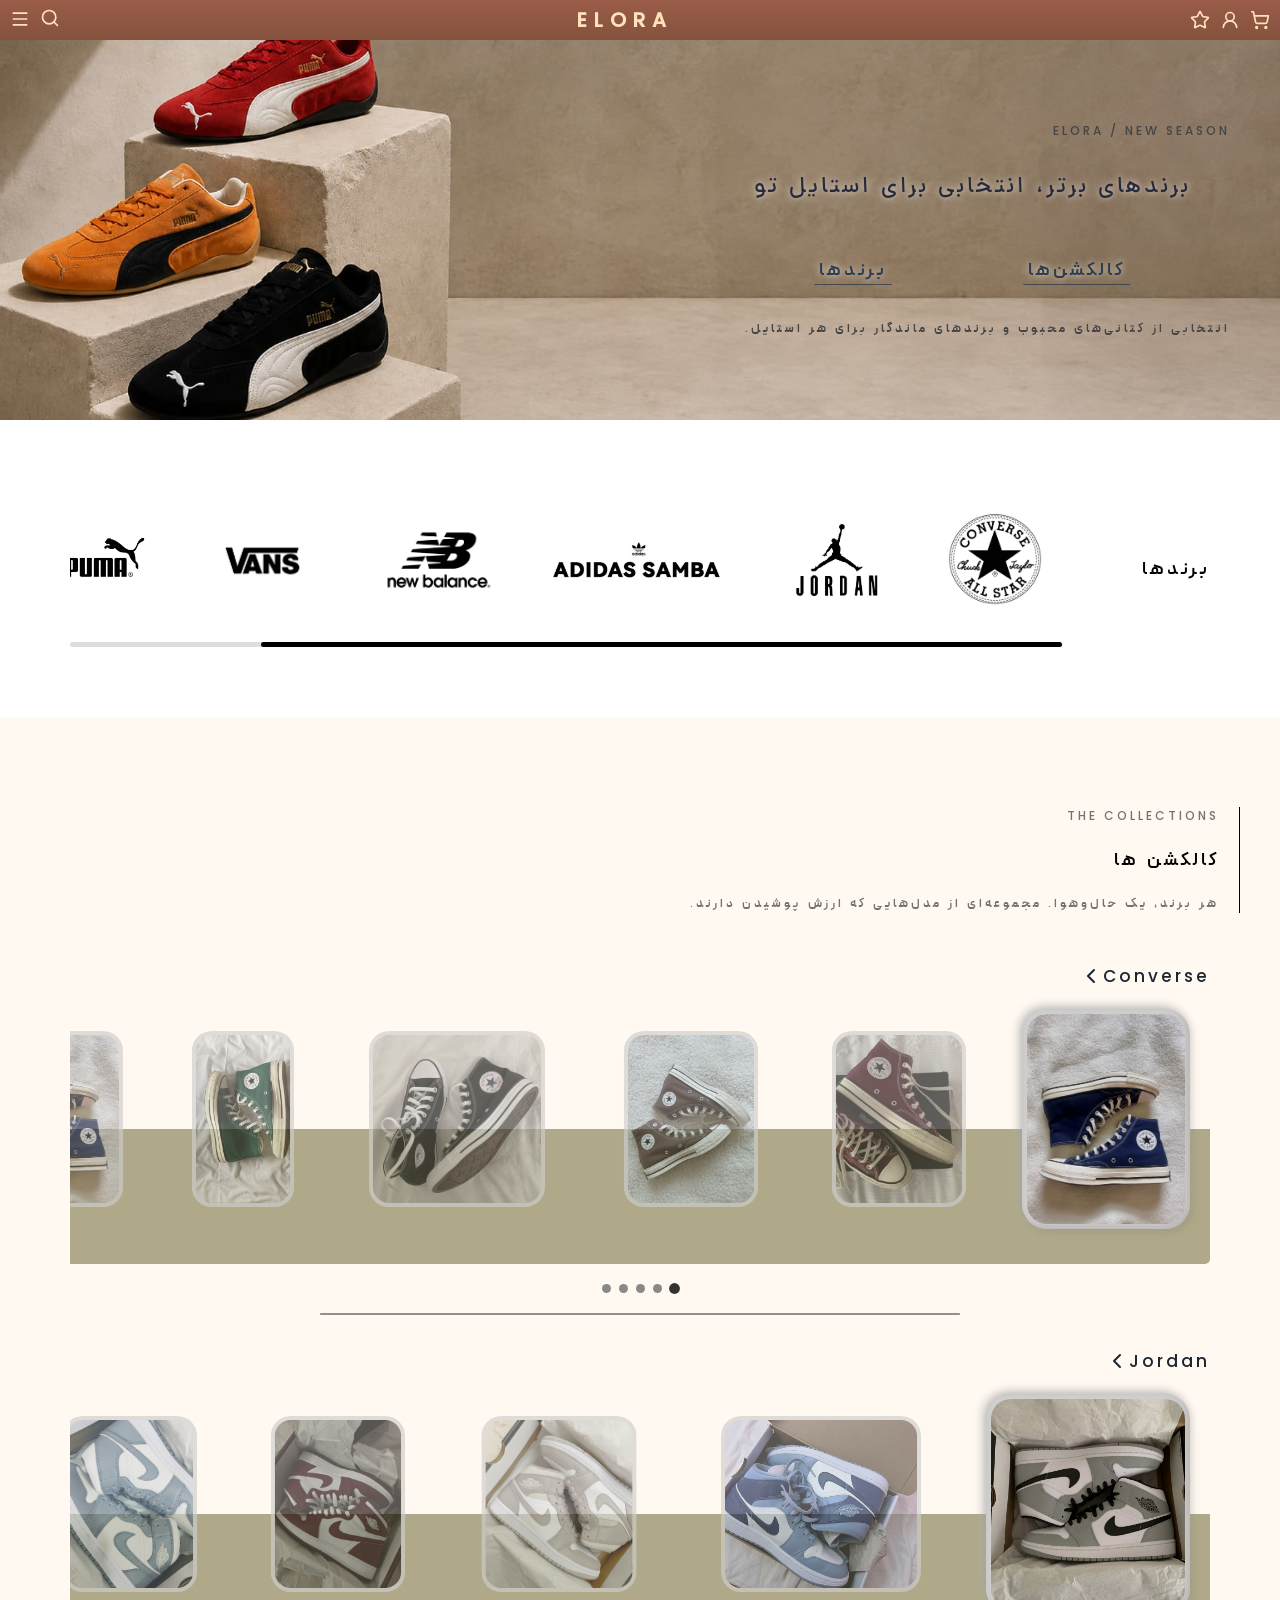
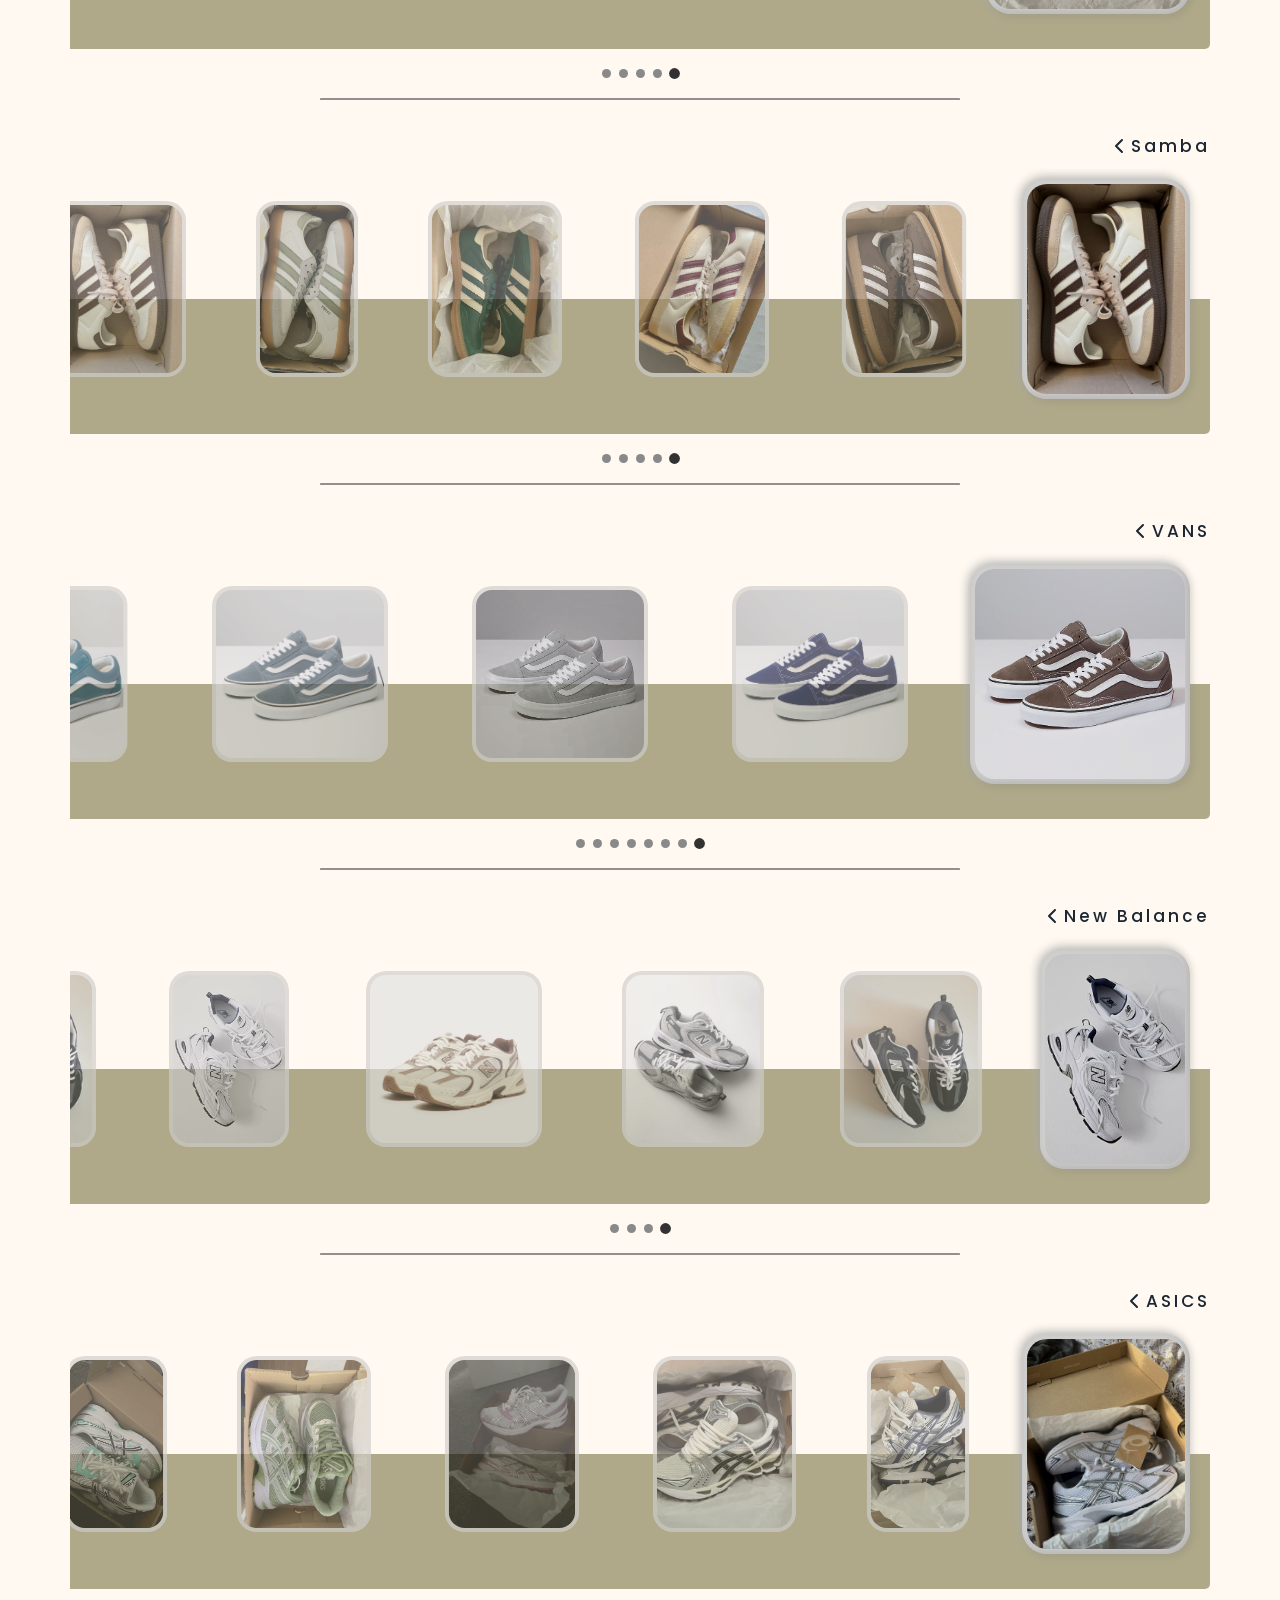
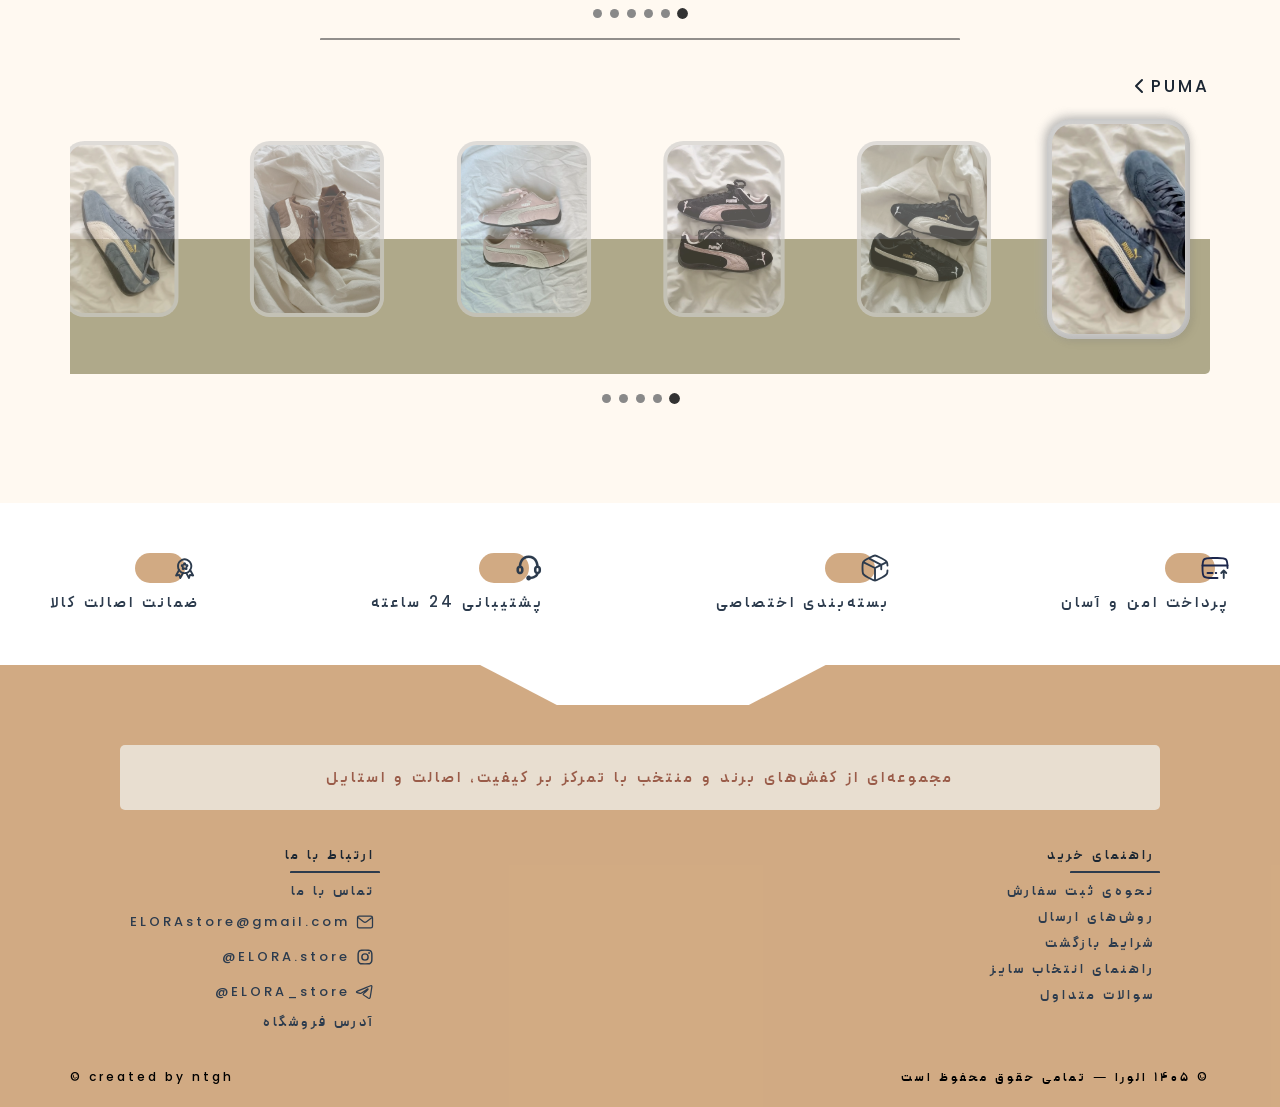
==== commit 2d02d015: "edit" ====
--- a/index.html
+++ b/index.html
@@ -116,12 +116,7 @@
                     <circle cx="19" cy="21" r="1" />
                     <path d="M2.05 2.05h2l2.66 12.42a2 2 0 0 0 2 1.58h9.78a2 2 0 0 0 1.95-1.57l1.65-7.43H5.12" />
                 </svg>
-                <svg id="user" xmlns="http://www.w3.org/2000/svg" width="24" height="24" viewBox="0 0 24 24"
-                    fill="currentColor" stroke="currentColor" stroke-width="2" stroke-linecap="round"
-                    stroke-linejoin="round" class="lucide lucide-user-round-icon lucide-user-round">
-                    <circle cx="12" cy="8" r="5" />
-                    <path d="M20 21a8 8 0 0 0-16 0" />
-                </svg>
+                <svg id="user" xmlns="http://www.w3.org/2000/svg" width="24" height="24" viewBox="0 0 24 24" fill="none" stroke="currentColor" stroke-width="2" stroke-linecap="round" stroke-linejoin="round" class="lucide lucide-user-round"><circle cx="12" cy="8" r="5"/><path d="M20 21a8 8 0 0 0-16 0"/></svg>
                 <svg id="star" xmlns="http://www.w3.org/2000/svg" width="24" height="24" viewBox="0 0 24 24" fill="none"
                     stroke="currentColor" stroke-width="2" stroke-linecap="round" stroke-linejoin="round"
                     class="lucide lucide-star-icon lucide-star">
@@ -132,13 +127,12 @@
             <h1>ELORA</h1>
             <div class="left-section">
                 <div class="search">
-                        <svg class="search-icon" xmlns="http://www.w3.org/2000/svg" width="24"
-                            height="24" viewBox="0 0 24 24" fill="none" stroke="currentColor" stroke-width="2"
-                            stroke-linecap="round" stroke-linejoin="round"
-                            class="lucide lucide-search-icon lucide-search">
-                            <path d="m21 21-4.34-4.34" />
-                            <circle cx="11" cy="11" r="8" />
-                        </svg>
+                    <svg class="search-icon" xmlns="http://www.w3.org/2000/svg" width="24" height="24"
+                        viewBox="0 0 24 24" fill="none" stroke="currentColor" stroke-width="2" stroke-linecap="round"
+                        stroke-linejoin="round" class="lucide lucide-search-icon lucide-search">
+                        <path d="m21 21-4.34-4.34" />
+                        <circle cx="11" cy="11" r="8" />
+                    </svg>
                 </div>
                 <button class="hamburger">
                     <svg id="hamburger" xmlns="http://www.w3.org/2000/svg" width="24" height="24" viewBox="0 0 24 24"
@@ -167,26 +161,33 @@
             <div class="bg-layer active" id="layer1"></div>
             <div class="bg-layer" id="layer2"></div>
             <div class="hero-content">
+                <div class="text">ELORA / NEW SEASON</div>
                 <p class="title">برندهای برتر، انتخابی برای استایل تو</p>
                 <div class="links">
-                    <a href="#collections">کالکشن‌ها</a>
+                    <div class="link">
+                        <a href="#collections">کالکشن‌ها</a>
+                        <hr>
+                    </div>
+                    <div class="link">
                     <a href="#brands">برندها</a>
-                </div>
+                    <hr>
+                    </div>
+                </div>
+                <div class="text">انتخابی از کتانی‌های محبوب و برندهای ماندگار برای هر استایل.</div>
             </div>
         </section>
         <section class="brands" id="brands">
             <p>برندها</p>
             <div class="brands-slider">
                 <div class="images">
-                    <a href=""><img class="brand" src="assets/images/brands/IMG_2086.JPG"></img></a>
-                    <a href=""><img class="brand"
+                    <a href="#converse"><img class="brand" src="assets/images/brands/IMG_2086.JPG"></img></a>
+                    <a href="#jordan"><img class="brand"
                             src="assets/images/brands/MINIMANUAL DE MARCA – JORDAN Wilmer Arboleda….jpg"></img></a>
-                    <a href=""><img class="brand" src="assets/images/brands/IMG_2087.JPG"></img></a>
-                    <a href=""><img class="brand" src="assets/images/brands/IMG_2088.JPG"></img></a>
-                    <a href=""><img class="brand" src="assets/images/brands/IMG_2089.JPG"></img></a>
-                    <a href=""><img class="brand" src="assets/images/brands/IMG_2090.JPG"></img></a>
-                    <a href=""><img class="brand" src="assets/images/brands/IMG_2091.JPG"></img></a>
-                    <a href=""><img class="brand" src="assets/images/brands/IMG_2092.JPG"></img></a>
+                    <a href="#samba"><img class="brand" src="assets/images/brands/IMG_2087.JPG"></img></a>
+                    <a href="#new-balance"><img class="brand" src="assets/images/brands/IMG_2089.JPG"></img></a>
+                    <a href="#vans"><img class="brand" src="assets/images/brands/IMG_2090.JPG"></img></a>
+                    <a href="#puma"><img class="brand" src="assets/images/brands/IMG_2091.JPG"></img></a>
+                    <a href="#asics"><img class="brand" src="assets/images/brands/IMG_2092.JPG"></img></a>
                 </div>
                 <div class="scrollbar">
                     <div class="scrollbar-thumb"></div>
@@ -194,12 +195,18 @@
             </div>
         </section>
         <section class="collections" id="collections">
+            <div class="texts">
+
+           <div class="text">THE COLLECTIONS</div>
+            <h4>کالکشن ها</h4>
+            <div class="text">هر برند، یک حال‌وهوا. مجموعه‌ای از مدل‌هایی که ارزش پوشیدن دارند.</div>
+             </div>
             <article class="collection">
                 <a href="" id="converse">
                     Converse
-                    <svg xmlns="http://www.w3.org/2000/svg" width="24" height="24" viewBox="0 0 24 24"
-                        fill="currentColor" stroke="currentColor" stroke-width="2" stroke-linecap="round"
-                        stroke-linejoin="round" class="lucide lucide-chevron-left-icon lucide-chevron-left">
+                    <svg xmlns="http://www.w3.org/2000/svg" width="24" height="24" viewBox="0 0 24 24" fill="none"
+                        stroke="currentColor" stroke-width="2" stroke-linecap="round" stroke-linejoin="round"
+                        class="lucide lucide-chevron-left">
                         <path d="m15 18-6-6 6-6" />
                     </svg>
                 </a>
@@ -218,9 +225,9 @@
             <article class="collection">
                 <a href="" id="jordan">
                     Jordan
-                    <svg xmlns="http://www.w3.org/2000/svg" width="24" height="24" viewBox="0 0 24 24"
-                        fill="currentColor" stroke="currentColor" stroke-width="2" stroke-linecap="round"
-                        stroke-linejoin="round" class="lucide lucide-chevron-left-icon lucide-chevron-left">
+                    <svg xmlns="http://www.w3.org/2000/svg" width="24" height="24" viewBox="0 0 24 24" fill="none"
+                        stroke="currentColor" stroke-width="2" stroke-linecap="round" stroke-linejoin="round"
+                        class="lucide lucide-chevron-left">
                         <path d="m15 18-6-6 6-6" />
                     </svg>
                 </a>
@@ -239,9 +246,9 @@
             <article class="collection">
                 <a href="" id="samba">
                     Samba
-                    <svg xmlns="http://www.w3.org/2000/svg" width="24" height="24" viewBox="0 0 24 24"
-                        fill="currentColor" stroke="currentColor" stroke-width="2" stroke-linecap="round"
-                        stroke-linejoin="round" class="lucide lucide-chevron-left-icon lucide-chevron-left">
+                    <svg xmlns="http://www.w3.org/2000/svg" width="24" height="24" viewBox="0 0 24 24" fill="none"
+                        stroke="currentColor" stroke-width="2" stroke-linecap="round" stroke-linejoin="round"
+                        class="lucide lucide-chevron-left">
                         <path d="m15 18-6-6 6-6" />
                     </svg>
                 </a>
@@ -260,9 +267,9 @@
             <article class="collection">
                 <a href="" id="vans">
                     VANS
-                    <svg xmlns="http://www.w3.org/2000/svg" width="24" height="24" viewBox="0 0 24 24"
-                        fill="currentColor" stroke="currentColor" stroke-width="2" stroke-linecap="round"
-                        stroke-linejoin="round" class="lucide lucide-chevron-left-icon lucide-chevron-left">
+                    <svg xmlns="http://www.w3.org/2000/svg" width="24" height="24" viewBox="0 0 24 24" fill="none"
+                        stroke="currentColor" stroke-width="2" stroke-linecap="round" stroke-linejoin="round"
+                        class="lucide lucide-chevron-left">
                         <path d="m15 18-6-6 6-6" />
                     </svg>
                 </a>
@@ -284,9 +291,9 @@
             <article class="collection">
                 <a href="" id="new-balance">
                     New Balance
-                    <svg xmlns="http://www.w3.org/2000/svg" width="24" height="24" viewBox="0 0 24 24"
-                        fill="currentColor" stroke="currentColor" stroke-width="2" stroke-linecap="round"
-                        stroke-linejoin="round" class="lucide lucide-chevron-left-icon lucide-chevron-left">
+                    <svg xmlns="http://www.w3.org/2000/svg" width="24" height="24" viewBox="0 0 24 24" fill="none"
+                        stroke="currentColor" stroke-width="2" stroke-linecap="round" stroke-linejoin="round"
+                        class="lucide lucide-chevron-left">
                         <path d="m15 18-6-6 6-6" />
                     </svg>
                 </a>
@@ -304,9 +311,9 @@
             <article class="collection">
                 <a href="" id="asics">
                     ASICS
-                    <svg xmlns="http://www.w3.org/2000/svg" width="24" height="24" viewBox="0 0 24 24"
-                        fill="currentColor" stroke="currentColor" stroke-width="2" stroke-linecap="round"
-                        stroke-linejoin="round" class="lucide lucide-chevron-left-icon lucide-chevron-left">
+                    <svg xmlns="http://www.w3.org/2000/svg" width="24" height="24" viewBox="0 0 24 24" fill="none"
+                        stroke="currentColor" stroke-width="2" stroke-linecap="round" stroke-linejoin="round"
+                        class="lucide lucide-chevron-left">
                         <path d="m15 18-6-6 6-6" />
                     </svg>
                 </a>
@@ -326,9 +333,9 @@
             <article class="collection">
                 <a href="" id="puma">
                     PUMA
-                    <svg xmlns="http://www.w3.org/2000/svg" width="24" height="24" viewBox="0 0 24 24"
-                        fill="currentColor" stroke="currentColor" stroke-width="2" stroke-linecap="round"
-                        stroke-linejoin="round" class="lucide lucide-chevron-left-icon lucide-chevron-left">
+                    <svg xmlns="http://www.w3.org/2000/svg" width="24" height="24" viewBox="0 0 24 24" fill="none"
+                        stroke="currentColor" stroke-width="2" stroke-linecap="round" stroke-linejoin="round"
+                        class="lucide lucide-chevron-left">
                         <path d="m15 18-6-6 6-6" />
                     </svg>
                 </a>
--- a/style.css
+++ b/style.css
@@ -17,10 +17,10 @@
 
 :root {
     --Palladuan: #eee9df;
-    --Oatmeal: #807a53b3;
+    --Oatmeal: #837d50a3;
     --Blue_Fantastic: #2c3b4d;
     --Abyssal: #1b2632;
-    --Truffle_Trouble: #a35139;
+    --Truffle_Trouble: #9a5c49;
     --Burning_Flame: #bd844baf;
 }
 
@@ -38,6 +38,7 @@
     overflow-x: hidden;
     padding-top: 40px;
     font-family: "poppins", "peyda";
+    letter-spacing: 3px;
 }
 
 .elora-loader {
@@ -131,14 +132,12 @@
     0%,
     100% {
         transform:
-            rotate(-4deg)
-            translateX(-2px);
+            rotate(-4deg) translateX(-2px);
     }
 
     50% {
         transform:
-            rotate(3deg)
-            translateX(4px);
+            rotate(3deg) translateX(4px);
     }
 }
 
@@ -175,9 +174,7 @@
     background: #171717;
 
     animation:
-        loaderProgress 1.5s
-        cubic-bezier(.4, 0, .2, 1)
-        infinite;
+        loaderProgress 1.5s cubic-bezier(.4, 0, .2, 1) infinite;
 }
 
 @keyframes loaderProgress {
@@ -221,11 +218,9 @@
 
     height: 100%;
 
-    background: linear-gradient(
-        to top,
-        rgba(105, 70, 47, 0.561) 0%,
-        rgba(0, 0, 0, 0) 100%
-    );
+    background: linear-gradient(to top,
+            rgba(105, 70, 47, 0.449) 0%,
+            rgba(0, 0, 0, 0) 100%);
 
     pointer-events: none;
 }
@@ -240,6 +235,7 @@
 nav h1 {
     font-size: 20px;
     z-index: 1;
+    letter-spacing: 7px;
 }
 
 .right-section {
@@ -262,17 +258,17 @@
     cursor: pointer;
 }
 
-#close-ham{
+#close-ham {
     display: none;
     margin-top: -4px;
     width: 20px;
 }
 
-.hamburger.active #hamburger{
+.hamburger.active #hamburger {
     display: none;
 }
 
-.hamburger.active #close-ham{
+.hamburger.active #close-ham {
     display: block;
 }
 
@@ -291,12 +287,12 @@
     transform: translateX(-5px);
 }
 
-.menu.active{
+.menu.active {
     visibility: visible;
     transform: translateX(0);
 }
 
-.menu a{
+.menu a {
     display: block;
     text-decoration: none;
     color: var(--Blue_Fantastic);
@@ -304,11 +300,11 @@
     border-bottom: 1.5px solid var(--Blue_Fantastic);
 }
 
-.menu li:last-child a{
+.menu li:last-child a {
     border: none;
 }
 
-.search{
+.search {
     margin-top: 3px;
 }
 
@@ -344,8 +340,14 @@
     width: 45vw;
     display: flex;
     flex-direction: column;
-    gap: 40px;
-    margin: 90px 20px auto auto;
+    margin: 50px 20px auto auto;
+    gap: 20px;
+}
+
+.hero-content .text{
+    font-size: 10px;
+    color: rgb(69, 69, 69);
+    margin-right: 20px;
 }
 
 .hero-content .title {
@@ -354,6 +356,8 @@
     display: block;
     text-align: center;
     font-family: "dana";
+    text-shadow: 0 0 7px var(--Palladuan);
+    margin-bottom: 10px;
 }
 
 
@@ -368,12 +372,22 @@
     text-shadow: 0 0 7px var(--Palladuan);
     font-size: 14px;
     padding: 5px;
-}
+    text-decoration: none;
+}
+
+.hero-content hr{
+    height: 5px;
+    border: none;
+    border-top: 1.5px solid #2c3b4dc3;
+    border-radius: 1px;
+}
+
 .brands {
     display: flex;
     gap: 30px;
     padding: 40px 30px;
     align-items: center;
+    scroll-margin-top: 40px;
 }
 
 .brands p {
@@ -435,79 +449,99 @@
     border-radius: 10px;
 }
 
-.collections{
-    padding: 50px 30px 50px;
+.collections {
+    padding: 30px;
     background-color: rgb(255, 249, 241);
-}
-
-.collection a{
+    scroll-margin-top: 30px;
+}
+
+.collections .texts{
+    margin-bottom: 50px;
+    margin-right: -30px;
+    padding-right: 20px;
+    border-right: 1.7px solid black;
+}
+
+.collections .text{
+    font-size: 12px;
+    color: rgb(115, 115, 115);
+    margin: 20px 0;
+}
+
+.collections h4{
+    font-size: 18px;
+}
+
+.collection a {
     color: var(--Abyssal);
     text-decoration: none;
     display: flex;
     align-items: center;
     margin: 5px 0;
     font-size: 18px;
+    scroll-margin-top: 60px;
 }
 
 .collection .images {
     display: flex;
     overflow-y: hidden;
-    overflow-x: scroll;    
+    overflow-x: scroll;
     position: relative;
     scrollbar-width: none;
     -ms-overflow-style: none;
 }
 
-.collection .images::-webkit-scrollbar{
+.collection .images::-webkit-scrollbar {
     display: none;
 }
 
-.collection .images-track{
+.collection .images-track {
     display: inline-flex;
     width: max-content;
     position: relative;
     padding-left: 60vw;
 }
 
-.collection .images-track::before{
+.collection .images-track::before {
     content: "";
     position: absolute;
     bottom: 0;
     left: 0;
     width: 100%;
-    height: 40%;
+    height: 50%;
     background-color: var(--Oatmeal);
     z-index: 0;
-    border-radius: 0 0  5px 5px;
-}
-
-.collection .box-img{
+    border-radius: 0 0 5px 5px;
+}
+
+.collection .box-img {
     margin: 15px 0;
 }
 
 .collection .images img {
     display: block;
-    height:200px;
+    height: 200px;
     object-fit: contain;
     margin: 20px;
     padding: 5px;
     border-radius: 25px;
     position: relative;
-    background-color: #d9d9d9;
+    background-color: #e2e1df;
     transform: scale(0.8);
     opacity: 0.65;
     transition: transform 0.5s ease, opacity 0.3s ease, box-shadow 0.3s ease;
     filter: brightness(0.9) contrast(1.05);
 }
 
-.dots-wrapper{
+.dots-wrapper {
     display: flex;
     justify-content: center;
     align-items: center;
     gap: 8px;
     margin-top: 15px;
 }
-.dot{
+
+.dot {
     width: 9px;
     height: 9px;
     border-radius: 50%;
@@ -518,35 +552,39 @@
     cursor: pointer;
 }
 
-.collection hr{
+.collection hr {
     height: 5px;
     width: 50vw;
-    margin: 50px auto;
+    margin: 30px auto;
     border: none;
     border-top: 2px solid #48484897;
     border-radius: 1px;
 }
-.about{
+
+.about {
     display: flex;
     justify-content: space-between;
     align-items: center;
     padding: 50px 20px;
     position: relative;
 }
-.about .box{
+
+.about .box {
     display: flex;
     flex-direction: column;
     align-items: center;
     gap: 5px;
 }
-.about svg{
+
+.about svg {
     position: relative;
     width: 30px;
     height: 30px;
     color: var(--Blue_Fantastic);
     z-index: 1;
 }
-.about .bg{
+
+.about .bg {
     position: absolute;
     margin-right: 15px;
     width: 40px;
@@ -555,17 +593,19 @@
     border-radius: 30px;
     z-index: 0;
 }
-.about .txt{
+
+.about .txt {
     font-size: 12px;
     color: var(--Blue_Fantastic);
 }
 
-footer{
+footer {
     position: relative;
     background-color: var(--Burning_Flame);
     font-size: 10px;
 }
-footer::before{
+
+footer::before {
     content: "";
     position: absolute;
     width: 30vw;
@@ -573,17 +613,17 @@
     top: -10px;
     right: 34vw;
     background-color: white;
-    clip-path: polygon(
-        0 0,
-        100% 0,
-        75% 100%,
-        25% 100%
-    );
-}
-footer .box{
+    clip-path: polygon(0 0,
+            100% 0,
+            75% 100%,
+            25% 100%);
+}
+
+footer .box {
     padding: 50px 20px 0;
 }
-footer .explain{
+
+footer .explain {
     background-color: #eee9dfd6;
     padding: 20px;
     margin: 0 10px 20px;
@@ -592,37 +632,48 @@
     color: var(--Truffle_Trouble);
     font-size: 13px;
 }
-footer .lists{
+
+footer .lists {
     display: flex;
     justify-content: space-between;
     padding: 10px;
 }
-footer ul p{
+
+footer ul p {
     padding: 5px;
     color: var(--Abyssal);
 }
-footer ul hr{
+
+footer ul hr {
     height: 5px;
     width: 90px;
     border: none;
     border-top: 2px solid var(--Blue_Fantastic);
     border-radius: 1px;
 }
-footer li{
+
+footer li {
     list-style: none;
     color: var(--Blue_Fantastic);
     margin: 5px;
 }
-footer li a{
-    display: flex;
-    align-items: center
-}
-footer svg{
+
+footer li a {
+    display: flex;
+    align-items: center;
+}
+
+footer li p{
+    color: var(--Blue_Fantastic);
+}
+
+footer svg {
     width: 20px;
     height: 20px;
     color: var(--Blue_Fantastic);
 }
-footer .sign{
+
+footer .sign {
     display: flex;
     justify-content: space-between;
     padding: 20px 10px;
@@ -636,8 +687,17 @@
     }
 
     .hero-content {
-        gap: 80px;
+        gap: 30px;
         margin-top: auto;
+    }
+
+    .hero-content .title{
+        margin-bottom: 20px;
+    }
+
+    .hero-content .text{
+        font-size: 12px;
+        margin-right: 30px;
     }
 
     .hero .links a {
@@ -661,64 +721,85 @@
         height: 100px;
     }
 
-    .collections{
+    .collections {
         padding: 70px;
-        padding-bottom: 10px;
-    }
+        scroll-margin-top: -30px;
+    }
+
     .collection{
-        margin-bottom: 70px;
+        margin: 30px 0;
+    }
+
+    .collection .box-img{
+        margin: 15px 0;
     }
 
     .collection .images img {
-        height: 250px;
+        height: 220px;
         margin-top: 0;
     }
 
-    .about{
+    .collection a{
+        font-size: 17px;
+    }
+
+    .dots-wrapper{
+        margin-top: 15px;
+    }
+
+    .collection hr{
+        margin: 20px auto;
+    }
+
+    .about {
         padding: 50px;
     }
 
-    .about .bg{
-            width: 50px;
-    }
-    .about .txt{
+    .about .bg {
+        width: 50px;
+    }
+
+    .about .txt {
         font-size: 15px;
     }
 
-footer{
-    font-size: 13px;
-}
-footer::before{
-    content: "";
-    position: absolute;
-    width: 30vw;
-    height: 50px;
-    right: 34vw;
-    background-color: white;
-    clip-path: polygon(
-        0 0,
-        100% 0,
-        75% 100%,
-        25% 100%
-    );
-}
-footer .box{
-    padding: 80px 20px 0;
-}
-
-footer .explain{
-    margin: 0 100px 20px;
-    font-size: 15px;
-}
-footer .lists{
-    padding: 10px 100px;
-}
-footer .c{
-    font-size: 12px;
-    padding: 20px;
-}
-footer .sign{
-    padding: 20px 50px;
-    font-size: 12px;
-}
+    footer {
+        font-size: 13px;
+    }
+
+    footer::before {
+        content: "";
+        position: absolute;
+        width: 30vw;
+        height: 50px;
+        right: 34vw;
+        background-color: white;
+        clip-path: polygon(0 0,
+                100% 0,
+                75% 100%,
+                25% 100%);
+    }
+
+    footer .box {
+        padding: 80px 20px 0;
+    }
+
+    footer .explain {
+        margin: 0 100px 20px;
+        font-size: 15px;
+    }
+
+    footer .lists {
+        padding: 10px 100px;
+    }
+
+    footer .c {
+        font-size: 12px;
+        padding: 20px;
+    }
+
+    footer .sign {
+        padding: 20px 50px;
+        font-size: 12px;
+    }
 }
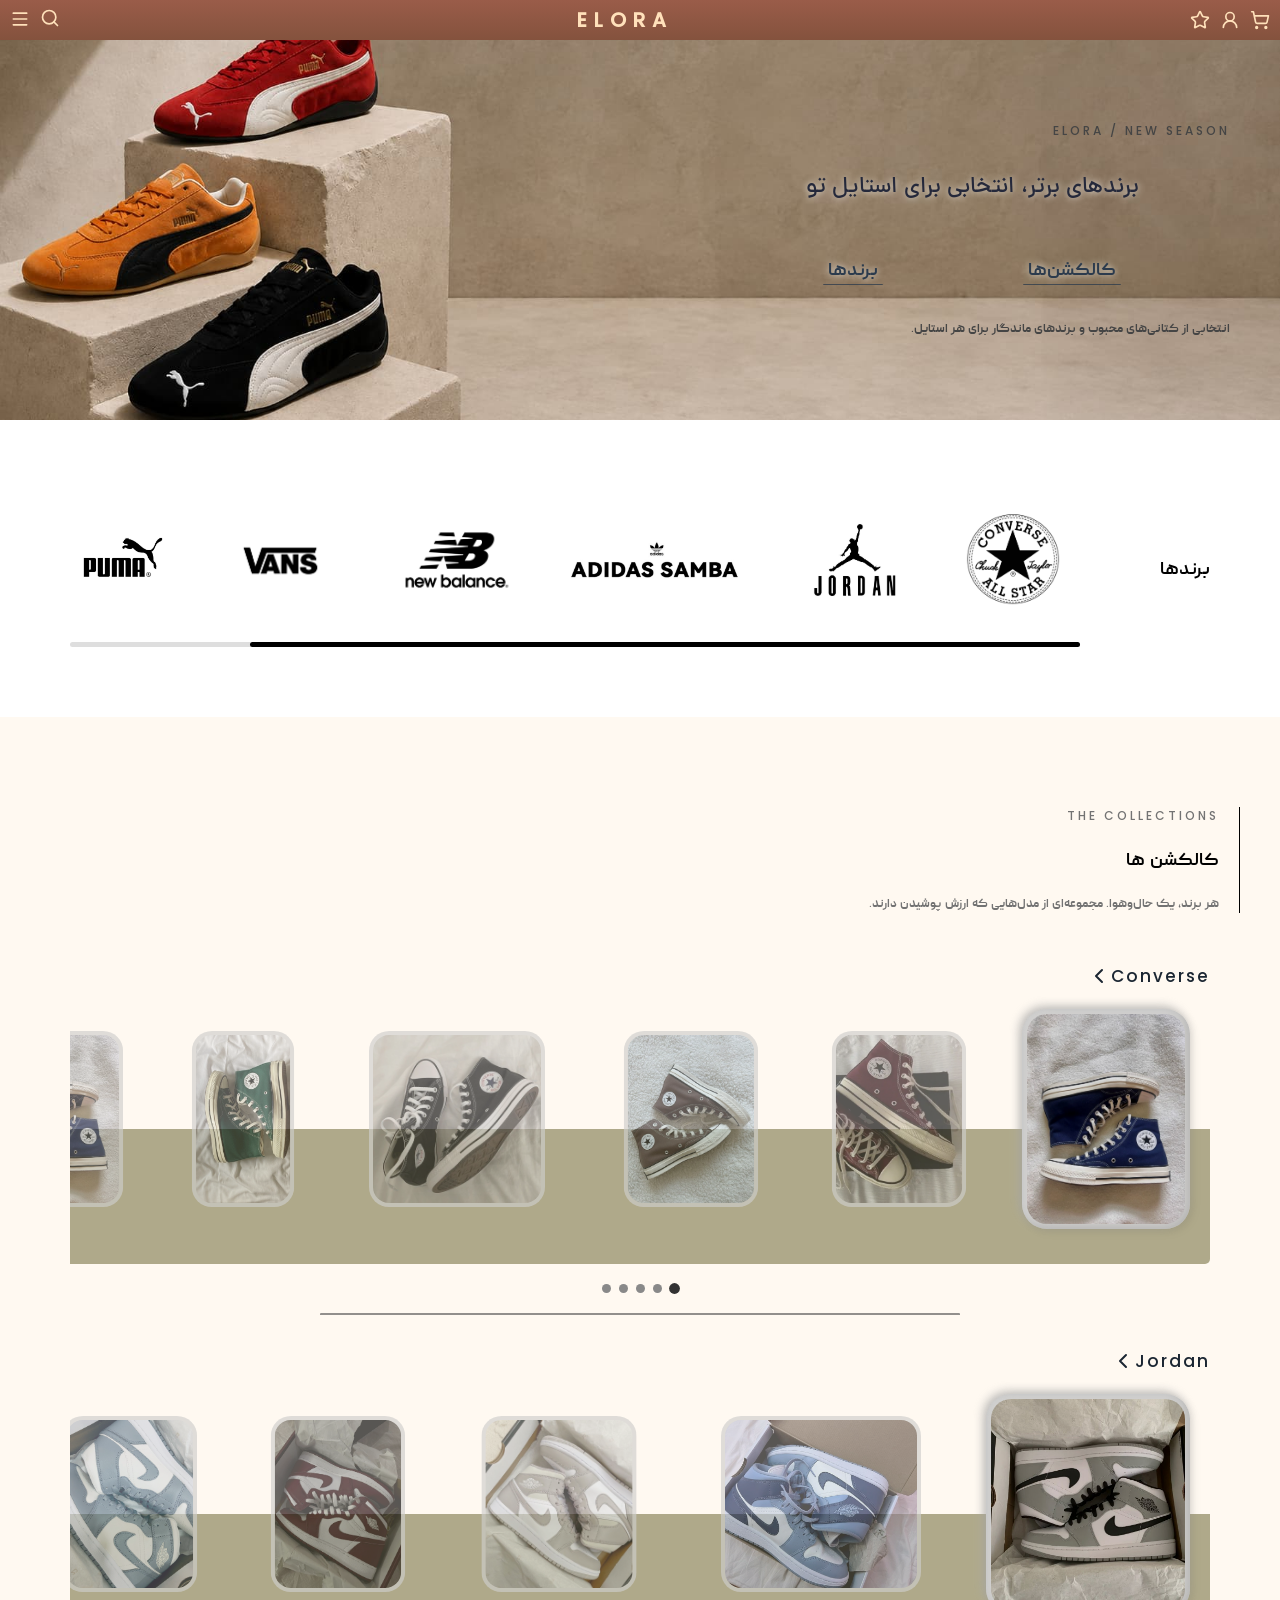
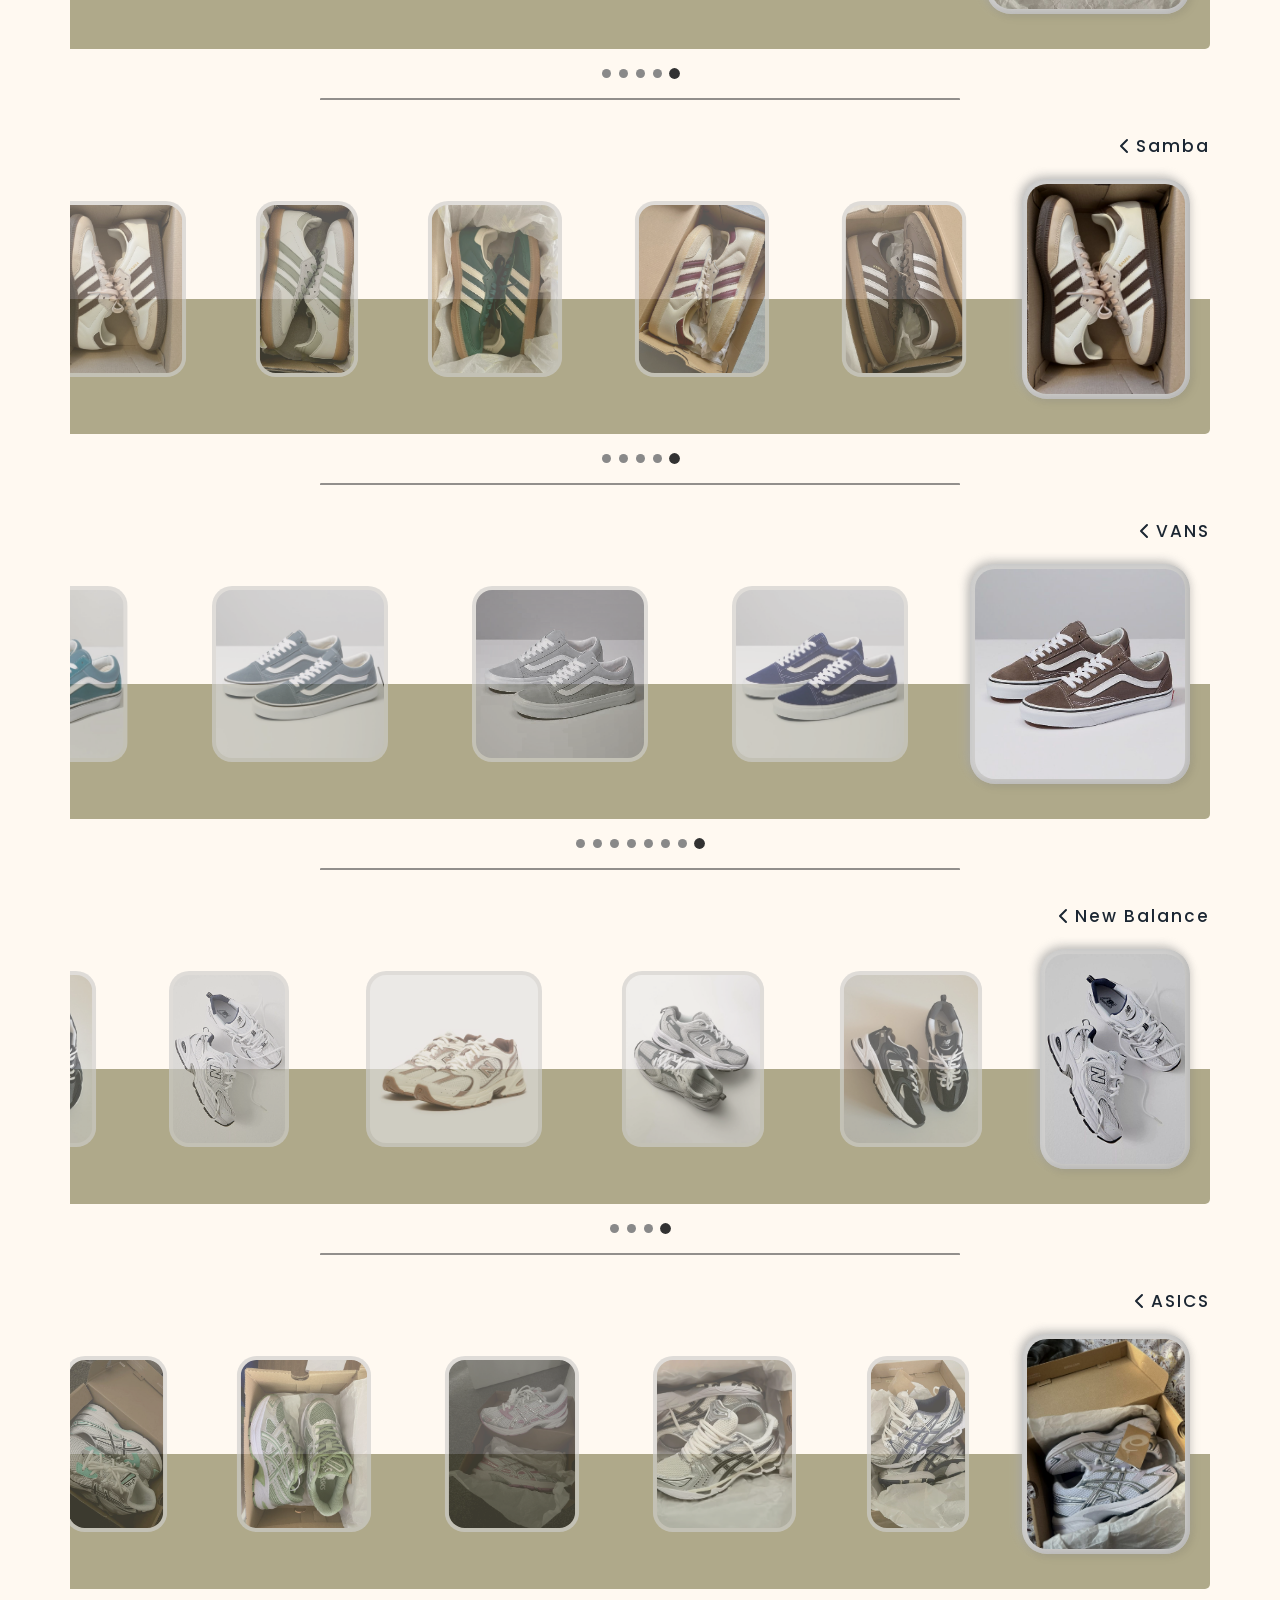
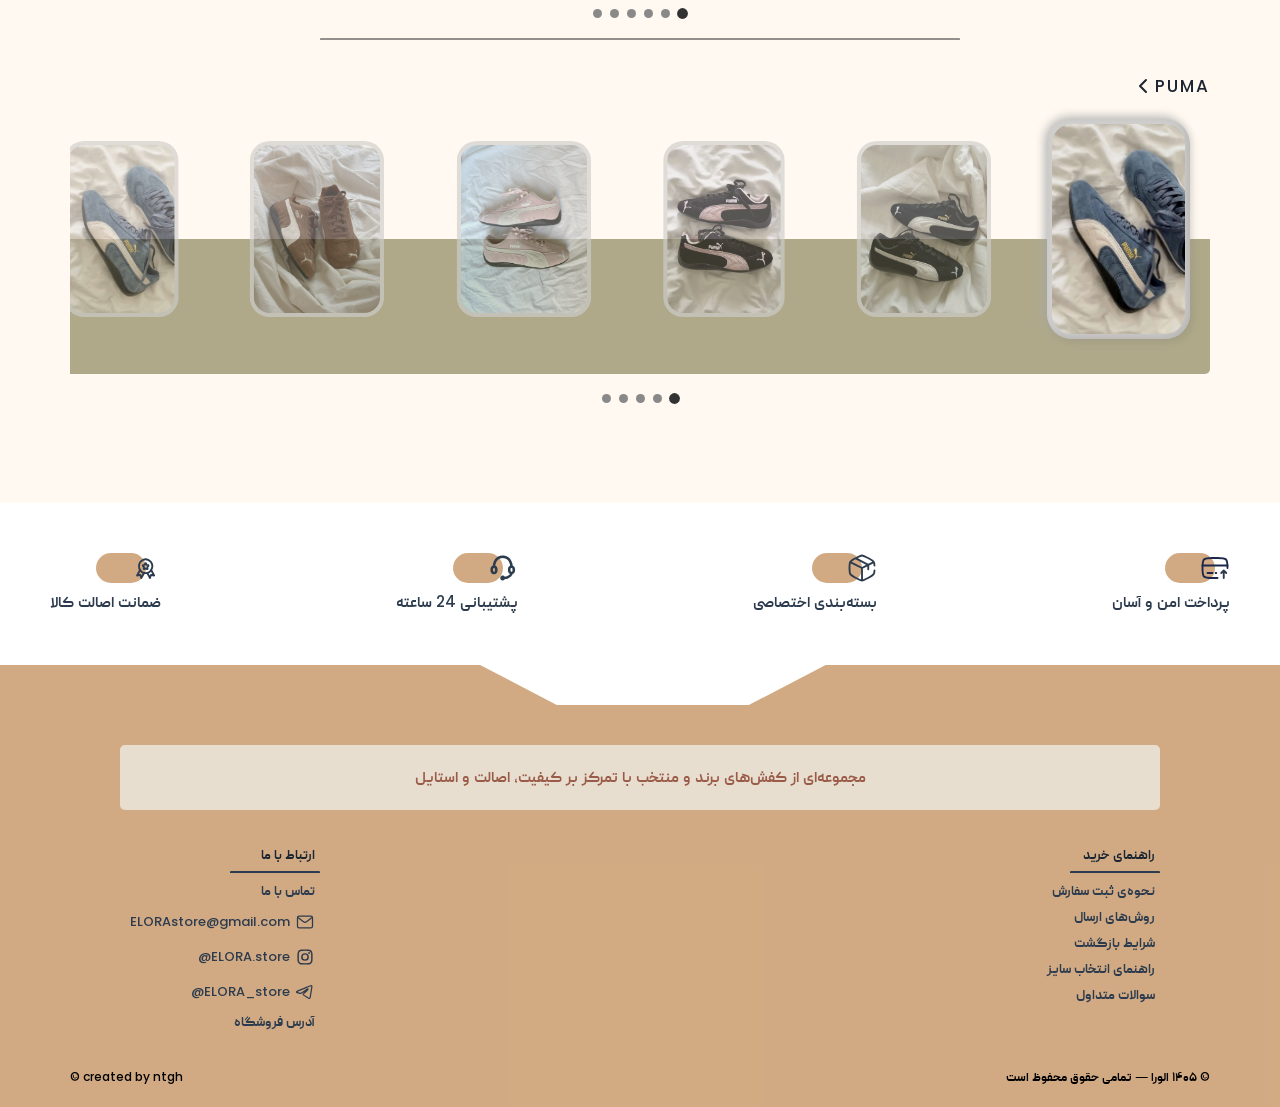
==== commit 3ef4325c: "edit" ====
--- a/index.html
+++ b/index.html
@@ -161,7 +161,7 @@
             <div class="bg-layer active" id="layer1"></div>
             <div class="bg-layer" id="layer2"></div>
             <div class="hero-content">
-                <div class="text">ELORA / NEW SEASON</div>
+                <div class="text english">ELORA / NEW SEASON</div>
                 <p class="title">برندهای برتر، انتخابی برای استایل تو</p>
                 <div class="links">
                     <div class="link">
@@ -197,7 +197,7 @@
         <section class="collections" id="collections">
             <div class="texts">
 
-           <div class="text">THE COLLECTIONS</div>
+           <div class="text english">THE COLLECTIONS</div>
             <h4>کالکشن ها</h4>
             <div class="text">هر برند، یک حال‌وهوا. مجموعه‌ای از مدل‌هایی که ارزش پوشیدن دارند.</div>
              </div>
--- a/style.css
+++ b/style.css
@@ -38,6 +38,9 @@
     overflow-x: hidden;
     padding-top: 40px;
     font-family: "poppins", "peyda";
+}
+
+.english{
     letter-spacing: 3px;
 }
 
@@ -312,7 +315,7 @@
     display: flex;
     justify-content: center;
     align-items: center;
-    height: 300px;
+    height: 350px;
     width: 100%;
     position: relative;
     overflow: hidden;
@@ -340,19 +343,19 @@
     width: 45vw;
     display: flex;
     flex-direction: column;
-    margin: 50px 20px auto auto;
+    margin: 80px 20px auto auto;
     gap: 20px;
 }
 
 .hero-content .text{
-    font-size: 10px;
+    font-size: 8px;
     color: rgb(69, 69, 69);
     margin-right: 20px;
 }
 
 .hero-content .title {
     color: rgb(37, 41, 59);
-    font-size: 18px;
+    font-size: 15px;
     display: block;
     text-align: center;
     font-family: "dana";
@@ -370,7 +373,7 @@
 .hero-content .links a {
     color: var(--Blue_Fantastic);
     text-shadow: 0 0 7px var(--Palladuan);
-    font-size: 14px;
+    font-size: 10px;
     padding: 5px;
     text-decoration: none;
 }
@@ -480,6 +483,7 @@
     margin: 5px 0;
     font-size: 18px;
     scroll-margin-top: 60px;
+    letter-spacing: 2px;
 }
 
 .collection .images {
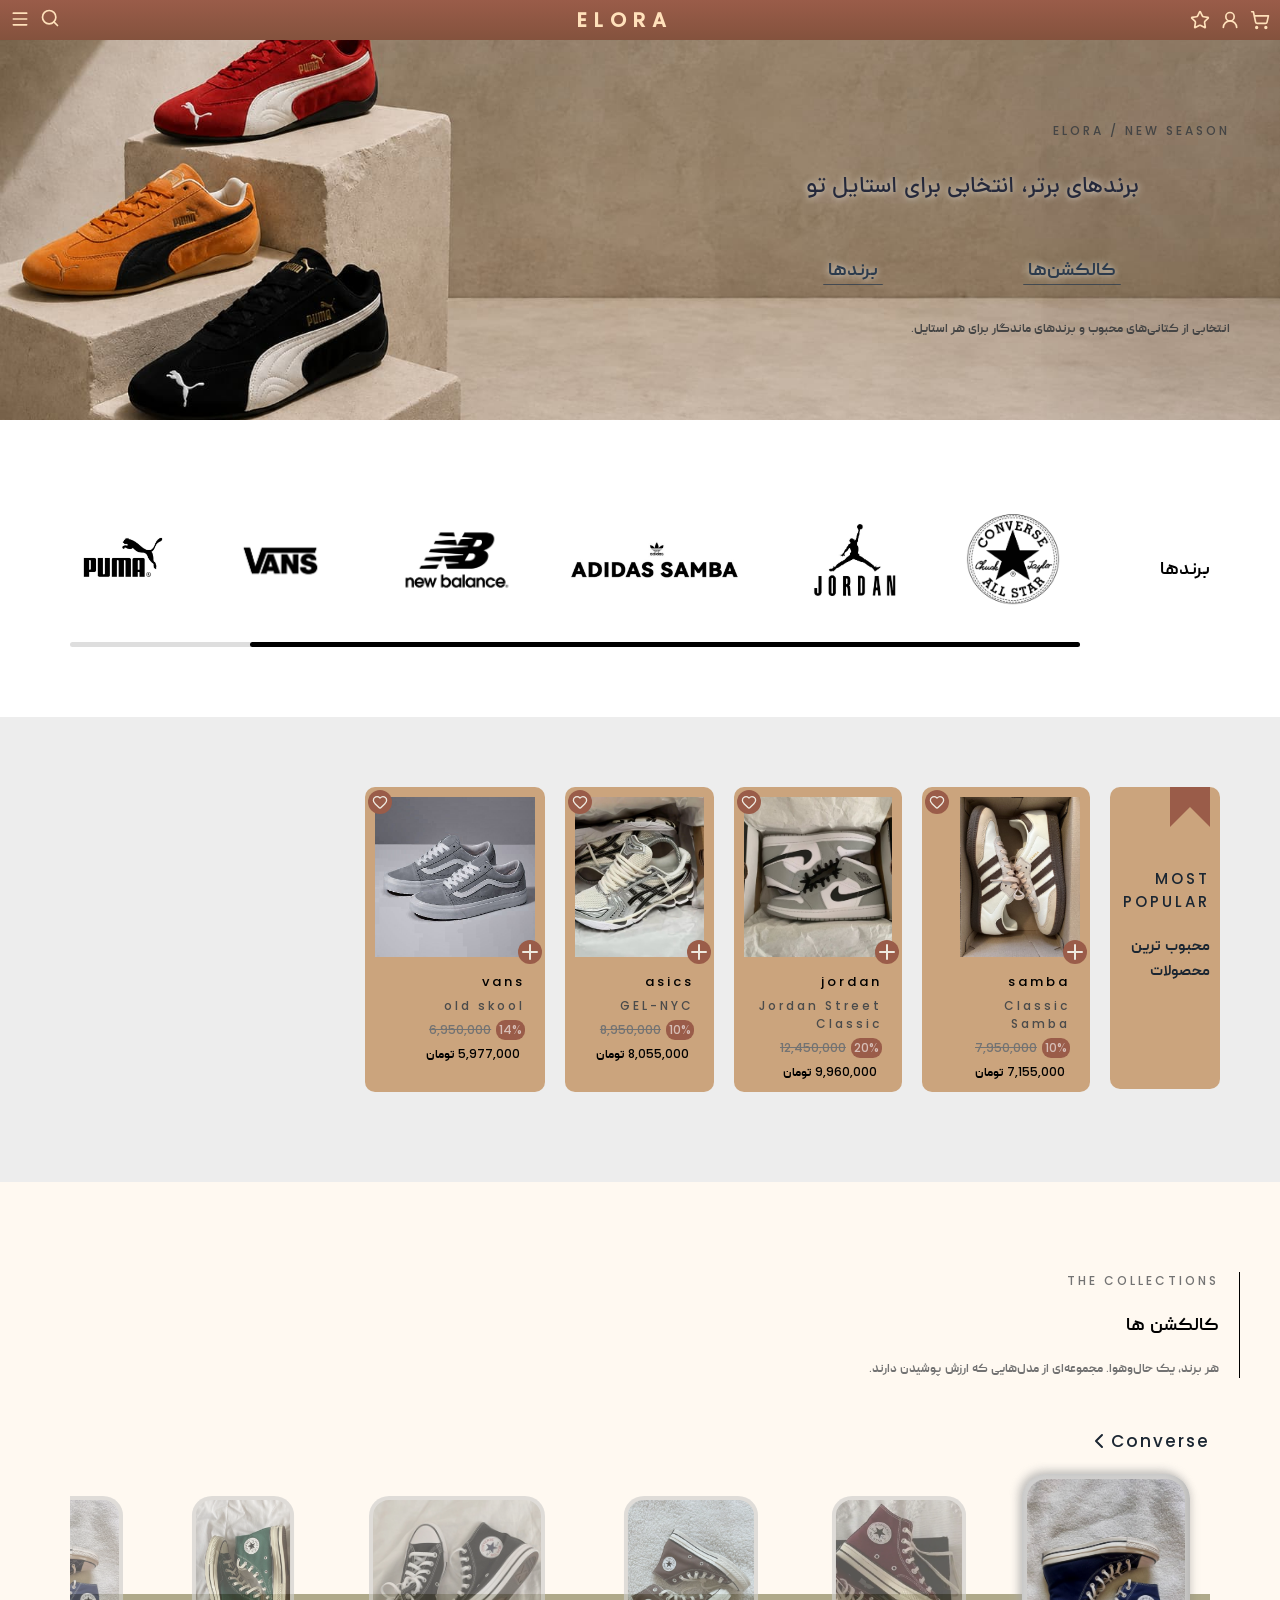
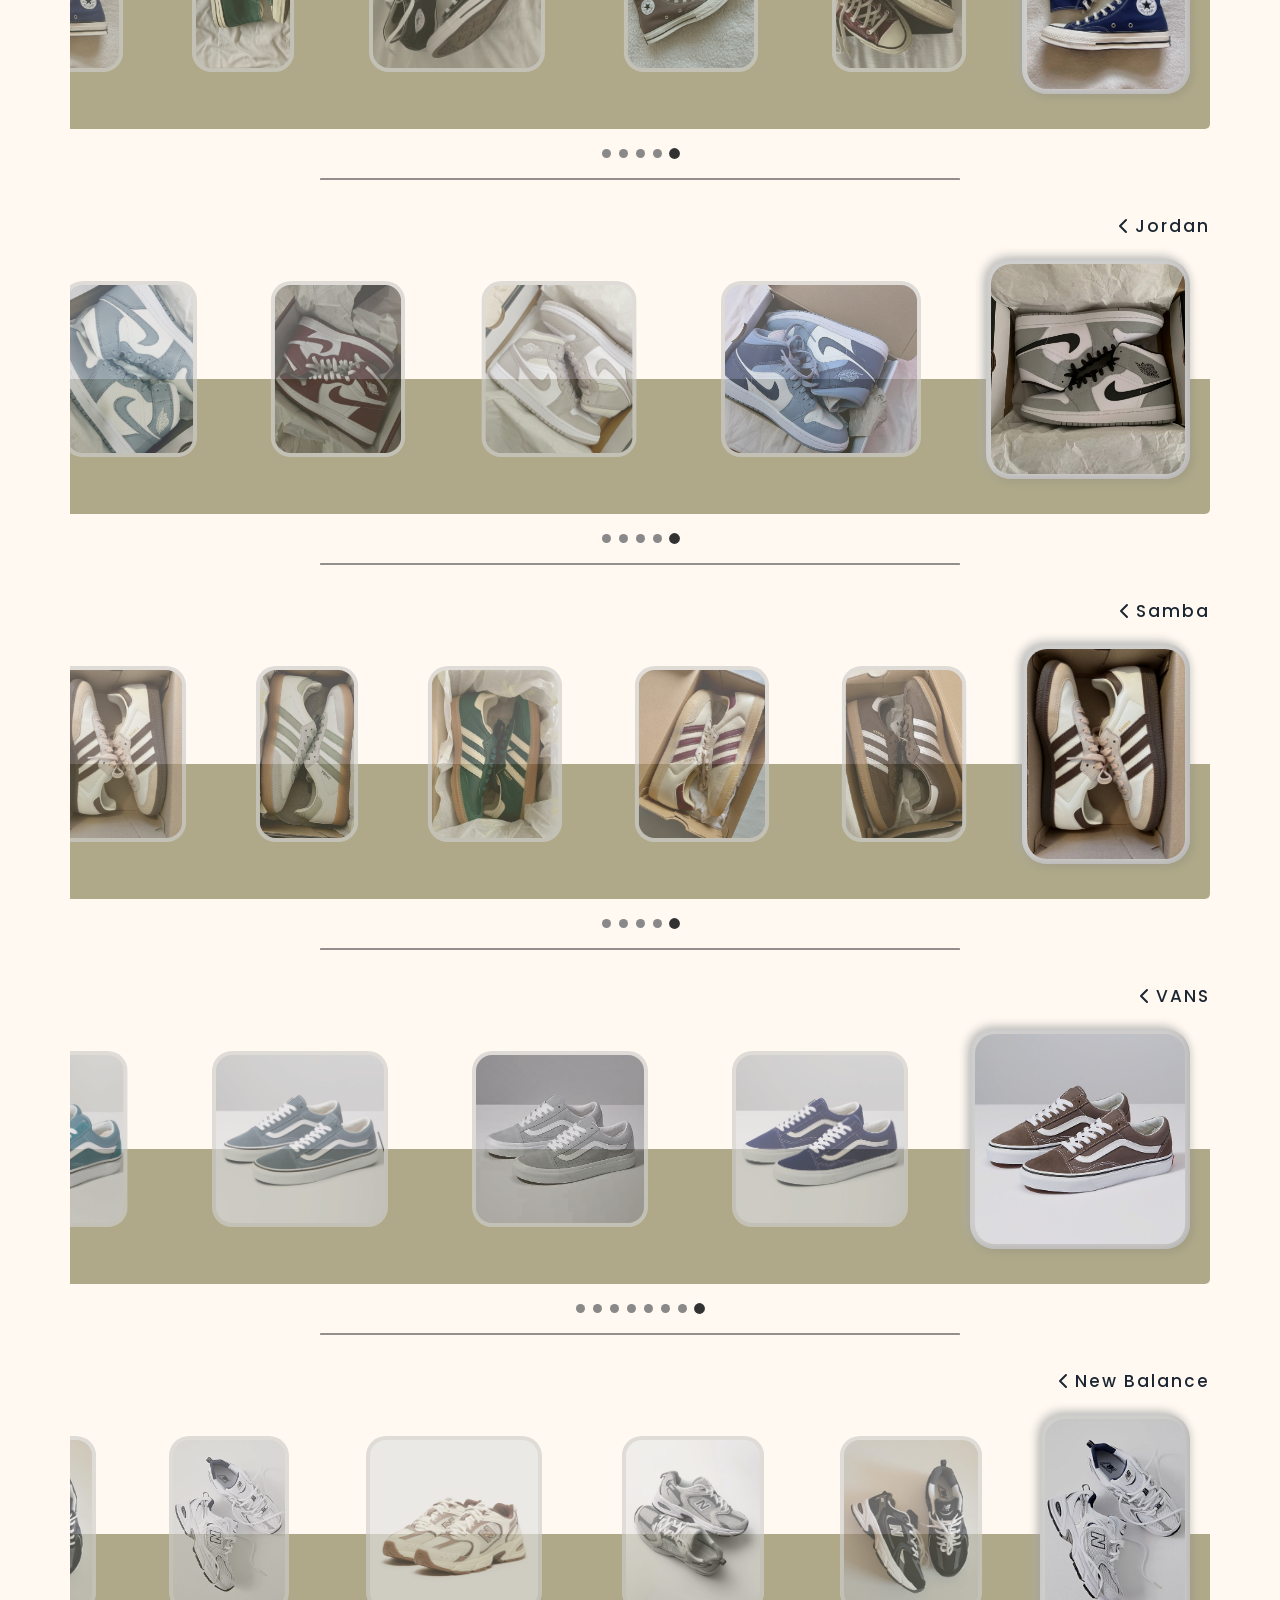
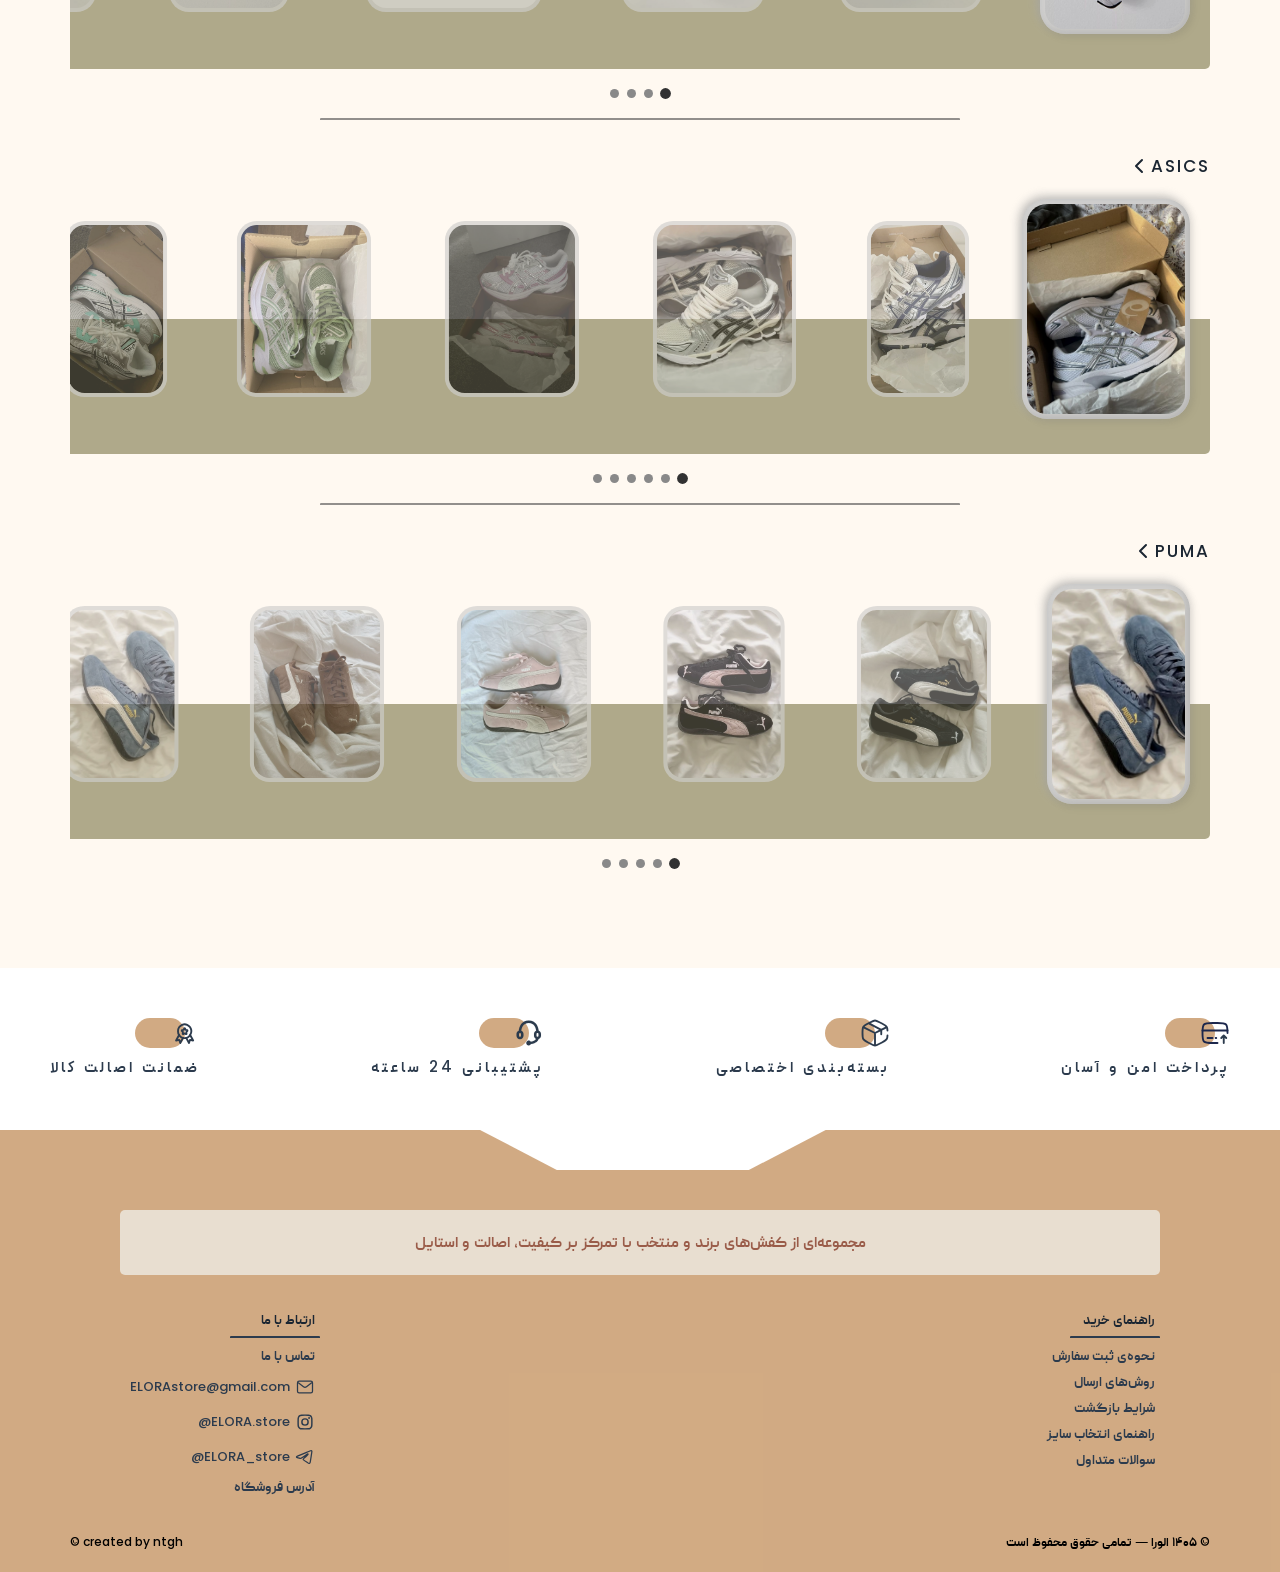
==== commit b437df2e: "add most popular products" ====
--- a/index.html
+++ b/index.html
@@ -116,7 +116,12 @@
                     <circle cx="19" cy="21" r="1" />
                     <path d="M2.05 2.05h2l2.66 12.42a2 2 0 0 0 2 1.58h9.78a2 2 0 0 0 1.95-1.57l1.65-7.43H5.12" />
                 </svg>
-                <svg id="user" xmlns="http://www.w3.org/2000/svg" width="24" height="24" viewBox="0 0 24 24" fill="none" stroke="currentColor" stroke-width="2" stroke-linecap="round" stroke-linejoin="round" class="lucide lucide-user-round"><circle cx="12" cy="8" r="5"/><path d="M20 21a8 8 0 0 0-16 0"/></svg>
+                <svg id="user" xmlns="http://www.w3.org/2000/svg" width="24" height="24" viewBox="0 0 24 24" fill="none"
+                    stroke="currentColor" stroke-width="2" stroke-linecap="round" stroke-linejoin="round"
+                    class="lucide lucide-user-round">
+                    <circle cx="12" cy="8" r="5" />
+                    <path d="M20 21a8 8 0 0 0-16 0" />
+                </svg>
                 <svg id="star" xmlns="http://www.w3.org/2000/svg" width="24" height="24" viewBox="0 0 24 24" fill="none"
                     stroke="currentColor" stroke-width="2" stroke-linecap="round" stroke-linejoin="round"
                     class="lucide lucide-star-icon lucide-star">
@@ -169,8 +174,8 @@
                         <hr>
                     </div>
                     <div class="link">
-                    <a href="#brands">برندها</a>
-                    <hr>
+                        <a href="#brands">برندها</a>
+                        <hr>
                     </div>
                 </div>
                 <div class="text">انتخابی از کتانی‌های محبوب و برندهای ماندگار برای هر استایل.</div>
@@ -194,13 +199,139 @@
                 </div>
             </div>
         </section>
+        <section class="popular-section">
+            <div class="text">
+                <p class="english">MOST POPULAR</p>
+                <p>محبوب‌ ترین محصولات</p>
+            </div>
+            <div class="popular">
+                <div class="products">
+                    <article class="product">
+                        <div class="image">
+                            <img src="assets/images/samba1.jpg">
+                            <svg class="heart" xmlns="http://www.w3.org/2000/svg" width="24" height="24"
+                                viewBox="0 0 24 24" fill="none" stroke="currentColor" stroke-width="2"
+                                stroke-linecap="round" stroke-linejoin="round"
+                                class="lucide lucide-heart-icon lucide-heart">
+                                <path
+                                    d="M2 9.5a5.5 5.5 0 0 1 9.591-3.676.56.56 0 0 0 .818 0A5.49 5.49 0 0 1 22 9.5c0 2.29-1.5 4-3 5.5l-5.492 5.313a2 2 0 0 1-3 .019L5 15c-1.5-1.5-3-3.2-3-5.5" />
+                            </svg>
+                            <svg class="plus" xmlns="http://www.w3.org/2000/svg" width="24" height="24"
+                                viewBox="0 0 24 24" fill="none" stroke="currentColor" stroke-width="2"
+                                stroke-linecap="round" stroke-linejoin="round"
+                                class="lucide lucide-plus-icon lucide-plus">
+                                <path d="M5 12h14" />
+                                <path d="M12 5v14" />
+                            </svg>
+                        </div>
+                        <div class="texts">
+                            <div class="title english">samba</div>
+                            <div class="txt english">Classic Samba</div>
+                            <div class="off">
+                                <p>10%</p>
+                                <div class="old-price">7,950,000</div>
+                            </div>
+                            <div class="price">7,155,000 تومان</div>
+                        </div>
+                    </article>
+                    <article class="product">
+                        <div class="image">
+                            <img src="assets/images/jordan1.jpg">
+                            <svg class="heart" xmlns="http://www.w3.org/2000/svg" width="24" height="24"
+                                viewBox="0 0 24 24" fill="none" stroke="currentColor" stroke-width="2"
+                                stroke-linecap="round" stroke-linejoin="round"
+                                class="lucide lucide-heart-icon lucide-heart">
+                                <path
+                                    d="M2 9.5a5.5 5.5 0 0 1 9.591-3.676.56.56 0 0 0 .818 0A5.49 5.49 0 0 1 22 9.5c0 2.29-1.5 4-3 5.5l-5.492 5.313a2 2 0 0 1-3 .019L5 15c-1.5-1.5-3-3.2-3-5.5" />
+                            </svg>
+                            <svg class="plus" xmlns="http://www.w3.org/2000/svg" width="24" height="24"
+                                viewBox="0 0 24 24" fill="none" stroke="currentColor" stroke-width="2"
+                                stroke-linecap="round" stroke-linejoin="round"
+                                class="lucide lucide-plus-icon lucide-plus">
+                                <path d="M5 12h14" />
+                                <path d="M12 5v14" />
+                            </svg>
+                        </div>
+                        <div class="texts">
+                            <div class="title english">jordan</div>
+                            <div class="txt english">Jordan Street Classic</div>
+                            <div class="off">
+                                <p>20%</p>
+                                <div class="old-price">12,450,000</div>
+                            </div>
+                            <div class="price">9,960,000 تومان</div>
+                        </div>
+                    </article>
+                    <article class="product">
+                        <div class="image">
+                            <img src="assets/images/asics3.jpg">
+                            <svg class="heart" xmlns="http://www.w3.org/2000/svg" width="24" height="24"
+                                viewBox="0 0 24 24" fill="none" stroke="currentColor" stroke-width="2"
+                                stroke-linecap="round" stroke-linejoin="round"
+                                class="lucide lucide-heart-icon lucide-heart">
+                                <path
+                                    d="M2 9.5a5.5 5.5 0 0 1 9.591-3.676.56.56 0 0 0 .818 0A5.49 5.49 0 0 1 22 9.5c0 2.29-1.5 4-3 5.5l-5.492 5.313a2 2 0 0 1-3 .019L5 15c-1.5-1.5-3-3.2-3-5.5" />
+                            </svg>
+                            <svg class="plus" xmlns="http://www.w3.org/2000/svg" width="24" height="24"
+                                viewBox="0 0 24 24" fill="none" stroke="currentColor" stroke-width="2"
+                                stroke-linecap="round" stroke-linejoin="round"
+                                class="lucide lucide-plus-icon lucide-plus">
+                                <path d="M5 12h14" />
+                                <path d="M12 5v14" />
+                            </svg>
+                        </div>
+                        <div class="texts">
+                            <div class="title english">asics</div>
+                            <div class="txt english">GEL-NYC</div>
+                            <div class="off">
+                                <p>10%</p>
+                                <div class="old-price">8,950,000</div>
+                            </div>
+                            <div class="price">8,055,000 تومان</div>
+                        </div>
+                    </article>
+                    <article class="product">
+                        <div class="image">
+                            <img src="assets/images/vans3.jpg">
+                            <svg class="heart" xmlns="http://www.w3.org/2000/svg" width="24" height="24"
+                                viewBox="0 0 24 24" fill="none" stroke="currentColor" stroke-width="2"
+                                stroke-linecap="round" stroke-linejoin="round"
+                                class="lucide lucide-heart-icon lucide-heart">
+                                <path
+                                    d="M2 9.5a5.5 5.5 0 0 1 9.591-3.676.56.56 0 0 0 .818 0A5.49 5.49 0 0 1 22 9.5c0 2.29-1.5 4-3 5.5l-5.492 5.313a2 2 0 0 1-3 .019L5 15c-1.5-1.5-3-3.2-3-5.5" />
+                            </svg>
+                            <svg class="plus" xmlns="http://www.w3.org/2000/svg" width="24" height="24"
+                                viewBox="0 0 24 24" fill="none" stroke="currentColor" stroke-width="2"
+                                stroke-linecap="round" stroke-linejoin="round"
+                                class="lucide lucide-plus-icon lucide-plus">
+                                <path d="M5 12h14" />
+                                <path d="M12 5v14" />
+                            </svg>
+                        </div>
+                        <div class="texts">
+                            <div class="title english">vans</div>
+                            <div class="txt english">old skool</div>
+                            <div class="off">
+                                <p>14%</p>
+                                <div class="old-price">6,950,000</div>
+                            </div>
+                            <div class="price">5,977,000 تومان</div>
+                        </div>
+                    </article>
+                </div>
+                <div class="scrollbar">
+                    <div class="scrollbar-thumb"></div>
+                </div>
+            </div>
+        </section>
+
         <section class="collections" id="collections">
             <div class="texts">
 
-           <div class="text english">THE COLLECTIONS</div>
-            <h4>کالکشن ها</h4>
-            <div class="text">هر برند، یک حال‌وهوا. مجموعه‌ای از مدل‌هایی که ارزش پوشیدن دارند.</div>
-             </div>
+                <div class="text english">THE COLLECTIONS</div>
+                <h4>کالکشن ها</h4>
+                <div class="text">هر برند، یک حال‌وهوا. مجموعه‌ای از مدل‌هایی که ارزش پوشیدن دارند.</div>
+            </div>
             <article class="collection">
                 <a href="" id="converse">
                     Converse
@@ -369,7 +500,7 @@
                         <path d="M2 10L22 10" stroke="#1C274C" stroke-width="1.5" stroke-linecap="round" />
                     </svg>
                 </div>
-                <div class="txt">پرداخت امن و آسان</div>
+                <div class="txt english">پرداخت امن و آسان</div>
             </article>
             <article>
                 <div class="bg"></div>
@@ -385,7 +516,7 @@
                             stroke="currentColor" stroke-width="1.5" stroke-linecap="round" />
                     </svg>
                 </div>
-                <div class="txt">بسته‌بندی اختصاصی</div>
+                <div class="txt english">بسته‌بندی اختصاصی</div>
             </article>
             <article>
                 <div class="bg"></div>
@@ -405,7 +536,7 @@
                         </g>
                     </svg>
                 </div>
-                <div class="txt">پشتیبانی 24 ساعته</div>
+                <div class="txt english">پشتیبانی 24 ساعته</div>
             </article>
             <article>
                 <div class="bg"></div>
@@ -424,7 +555,7 @@
                             fill="currentColor" />
                     </svg>
                 </div>
-                <div class="txt">ضمانت اصالت کالا</div>
+                <div class="txt english">ضمانت اصالت کالا</div>
             </article>
         </section>
 
--- a/style.css
+++ b/style.css
@@ -40,7 +40,7 @@
     font-family: "poppins", "peyda";
 }
 
-.english{
+.english {
     letter-spacing: 3px;
 }
 
@@ -315,7 +315,7 @@
     display: flex;
     justify-content: center;
     align-items: center;
-    height: 350px;
+    height: 250px;
     width: 100%;
     position: relative;
     overflow: hidden;
@@ -343,24 +343,25 @@
     width: 45vw;
     display: flex;
     flex-direction: column;
-    margin: 80px 20px auto auto;
-    gap: 20px;
-}
-
-.hero-content .text{
-    font-size: 8px;
+    margin: 40px 20px auto auto;
+    gap: 15px;
+}
+
+.hero-content .text {
+    font-size: 10px;
     color: rgb(69, 69, 69);
     margin-right: 20px;
+    width: 600px;
 }
 
 .hero-content .title {
     color: rgb(37, 41, 59);
-    font-size: 15px;
+    font-size: 17px;
     display: block;
     text-align: center;
     font-family: "dana";
     text-shadow: 0 0 7px var(--Palladuan);
-    margin-bottom: 10px;
+    margin-bottom: 5px;
 }
 
 
@@ -373,12 +374,12 @@
 .hero-content .links a {
     color: var(--Blue_Fantastic);
     text-shadow: 0 0 7px var(--Palladuan);
-    font-size: 10px;
+    font-size: 12px;
     padding: 5px;
     text-decoration: none;
 }
 
-.hero-content hr{
+.hero-content hr {
     height: 5px;
     border: none;
     border-top: 1.5px solid #2c3b4dc3;
@@ -430,10 +431,148 @@
     flex-shrink: 0;
 }
 
+.popular-section{
+    display: flex;
+    width: 100%;
+    padding: 40px 30px;
+    align-items: center;
+    background-color: #ededed;
+    padding-right: 20px;
+}
+
+.popular-section .text{
+    flex-shrink: 0;
+    width: 110px;
+    height: 302px;
+    font-size: 15px;
+    background-color: var(--Burning_Flame);
+    padding: 80px 10px;
+    margin: 0 -10px auto 10px;
+    color: var(--Abyssal);
+    position: relative;
+    border-radius: 10px;
+    display: flex;
+    flex-direction: column;
+    gap: 20px;
+}
+
+.popular-section .text::before{
+    content: "";
+    position: absolute;
+    width: 40px;
+    height: 40px;
+    top: 0;
+    background-color: var(--Truffle_Trouble);
+    clip-path: polygon(0 0,
+            100% 0,
+            100% 100%,
+            50% 50%,
+            0 100%);
+}
+
+.popular{
+    flex: 1;
+    min-width: 0;
+}
+
+.products {
+    display: flex;
+    gap: 20px;
+    min-width: 0;
+    overflow-x: auto;
+    overflow-y: hidden;
+    font-size: 12px;
+    margin-bottom: 20px;
+
+    /* Hide scrollbar - Firefox */
+    scrollbar-width: none;
+
+    /* Hide scrollbar - IE / Edge */
+    -ms-overflow-style: none;
+}
+
+/* Hide scrollbar - Chrome / Edge / Safari */
+.products::-webkit-scrollbar {
+    display: none;
+}
+
+.product{
+    border-radius: 10px;
+}
+
+.products .image{
+    position: relative;
+}
+
+.products img {
+    height: 160px;
+    padding: 10px;
+}
+
+.products .image svg{
+    position: absolute;
+    background-color: var(--Truffle_Trouble);
+    border-radius: 50%;
+    color: var(--Palladuan);
+}
+
+.products .heart{
+    top: 3px;
+    left: 3px;
+    padding: 4px;
+}
+
+.products .plus{
+    right: 3px;
+    bottom: 8px;
+}
+
+.product{
+    background-color: var(--Burning_Flame);
+    width: fit-content;
+}
+
+.product .texts{
+    margin: 0 20px 10px;
+    display: flex;
+    flex-direction: column;
+    gap: 5px;
+}
+
+.product .title{
+    font-size: 13px;
+}
+
+.popular-section .txt{
+    color: rgb(75, 75, 75);
+    max-width: 128px;
+}
+
+.product .off{
+    display: flex;
+    align-items: center;
+    gap: 5px;
+}
+
+.product .off p{
+    background-color: var(--Truffle_Trouble);
+    padding: 1px 3px;
+    border-radius: 9px;
+    color: rgba(253, 253, 253, 0.61);
+}
+
+.product .old-price{
+    color: rgb(115, 115, 115);
+    text-decoration: line-through;
+}
+
+.product .price{
+    margin-right: 5px;
+}
 
 /* Custom Scrollbar */
 
-.brands .scrollbar {
+.scrollbar {
     position: relative;
     width: 100%;
     height: 5px;
@@ -442,7 +581,7 @@
     border-radius: 10px;
 }
 
-.brands .scrollbar-thumb {
+.scrollbar-thumb {
     position: absolute;
     top: 0;
     right: 0;
@@ -458,20 +597,20 @@
     scroll-margin-top: 30px;
 }
 
-.collections .texts{
+.collections .texts {
     margin-bottom: 50px;
     margin-right: -30px;
     padding-right: 20px;
     border-right: 1.7px solid black;
 }
 
-.collections .text{
+.collections .text {
     font-size: 12px;
     color: rgb(115, 115, 115);
     margin: 20px 0;
 }
 
-.collections h4{
+.collections h4 {
     font-size: 18px;
 }
 
@@ -667,7 +806,7 @@
     align-items: center;
 }
 
-footer li p{
+footer li p {
     color: var(--Blue_Fantastic);
 }
 
@@ -695,11 +834,11 @@
         margin-top: auto;
     }
 
-    .hero-content .title{
+    .hero-content .title {
         margin-bottom: 20px;
     }
 
-    .hero-content .text{
+    .hero-content .text {
         font-size: 12px;
         margin-right: 30px;
     }
@@ -725,16 +864,29 @@
         height: 100px;
     }
 
+    .popular-section{
+        padding: 70px;
+    }
+
+    .popular-section .text{
+        margin-left: 20px;
+    }
+
+    .products img {
+        height: 180px;
+    }
+
+
     .collections {
         padding: 70px;
         scroll-margin-top: -30px;
     }
 
-    .collection{
+    .collection {
         margin: 30px 0;
     }
 
-    .collection .box-img{
+    .collection .box-img {
         margin: 15px 0;
     }
 
@@ -743,15 +895,15 @@
         margin-top: 0;
     }
 
-    .collection a{
+    .collection a {
         font-size: 17px;
     }
 
-    .dots-wrapper{
+    .dots-wrapper {
         margin-top: 15px;
     }
 
-    .collection hr{
+    .collection hr {
         margin: 20px auto;
     }
 
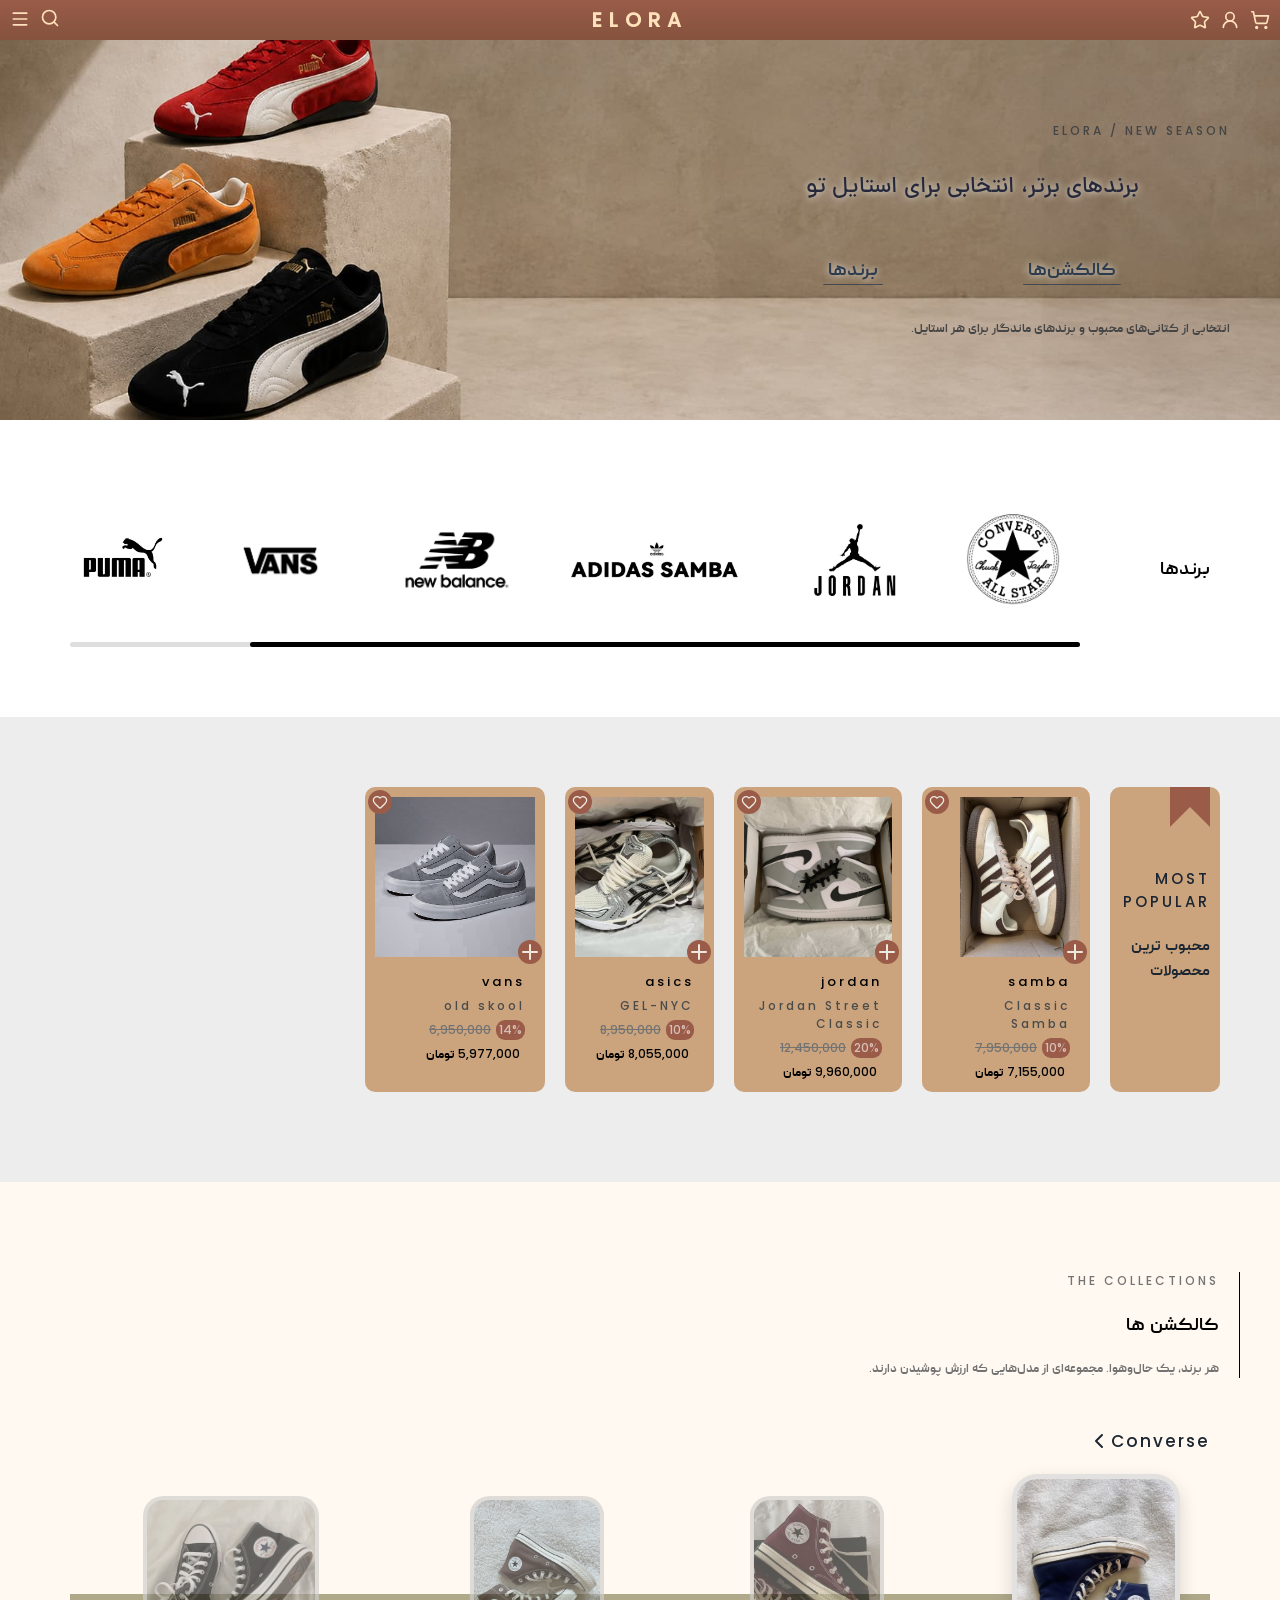
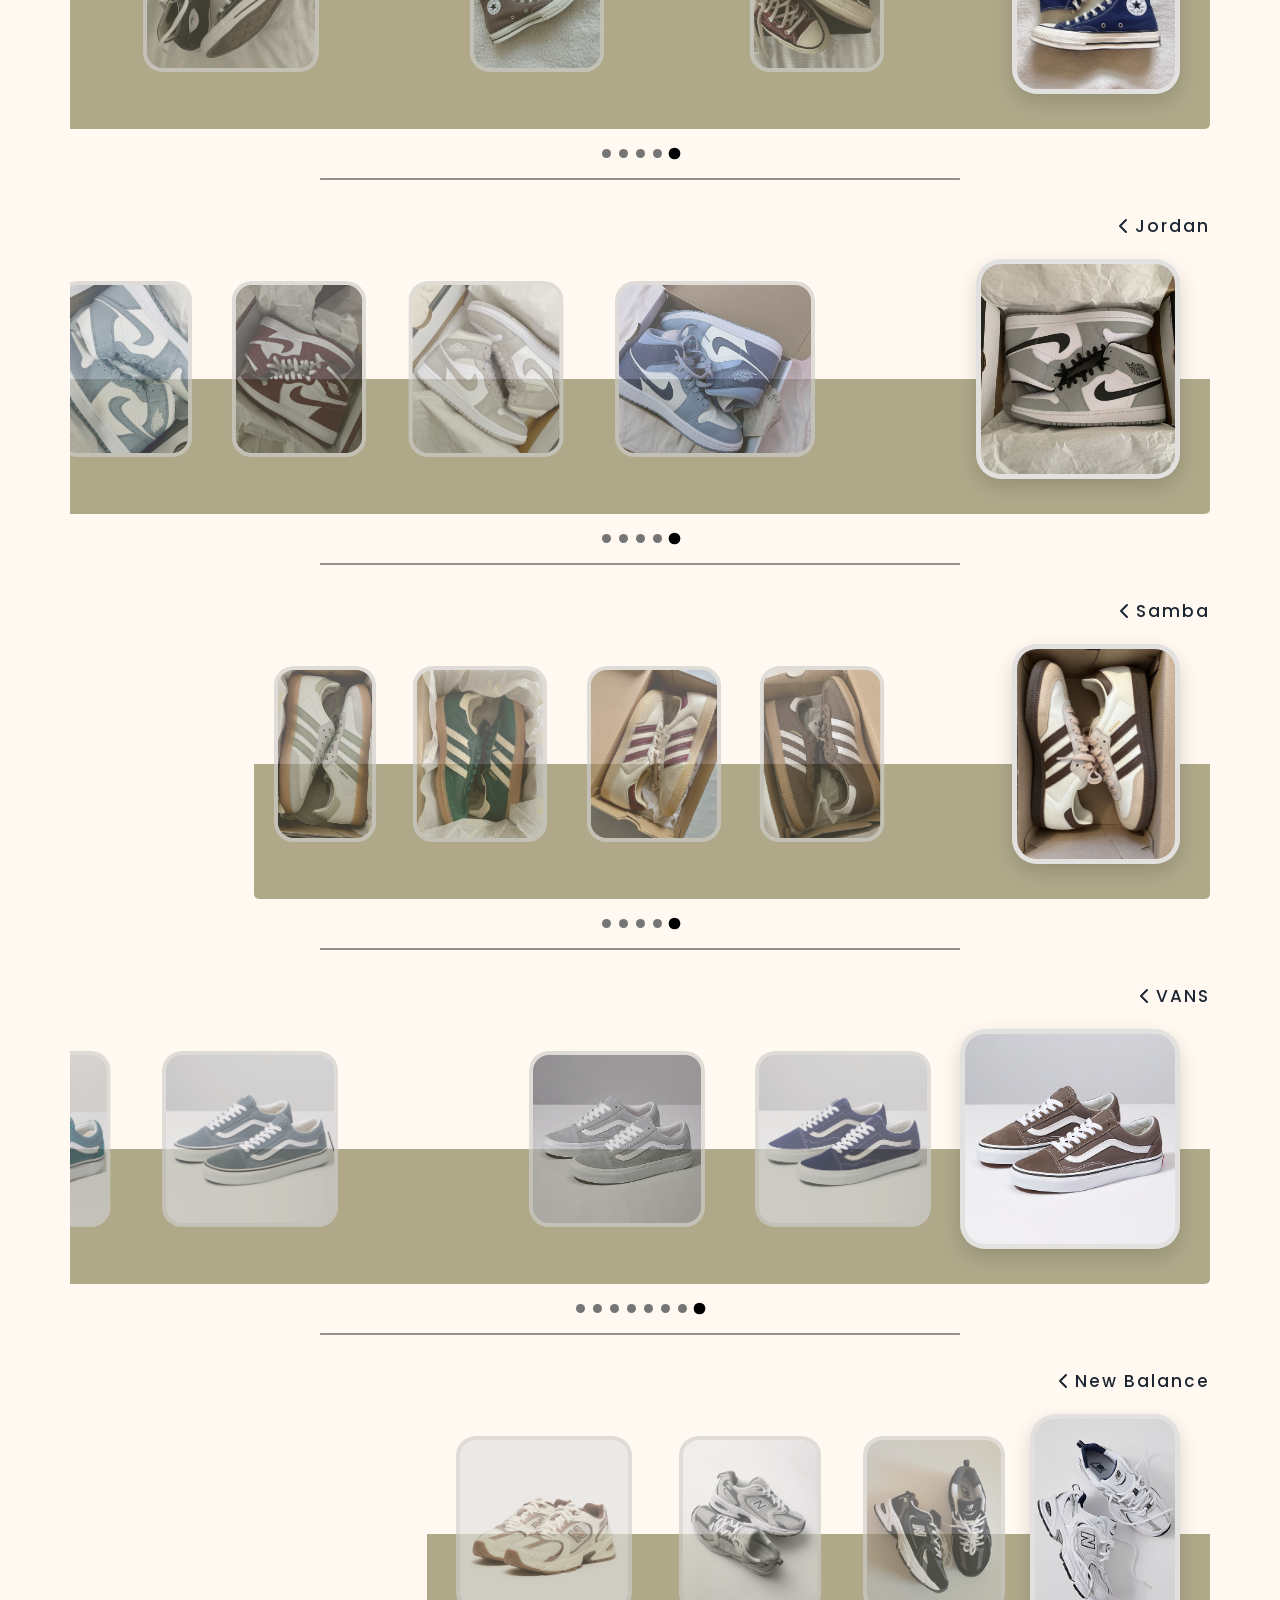
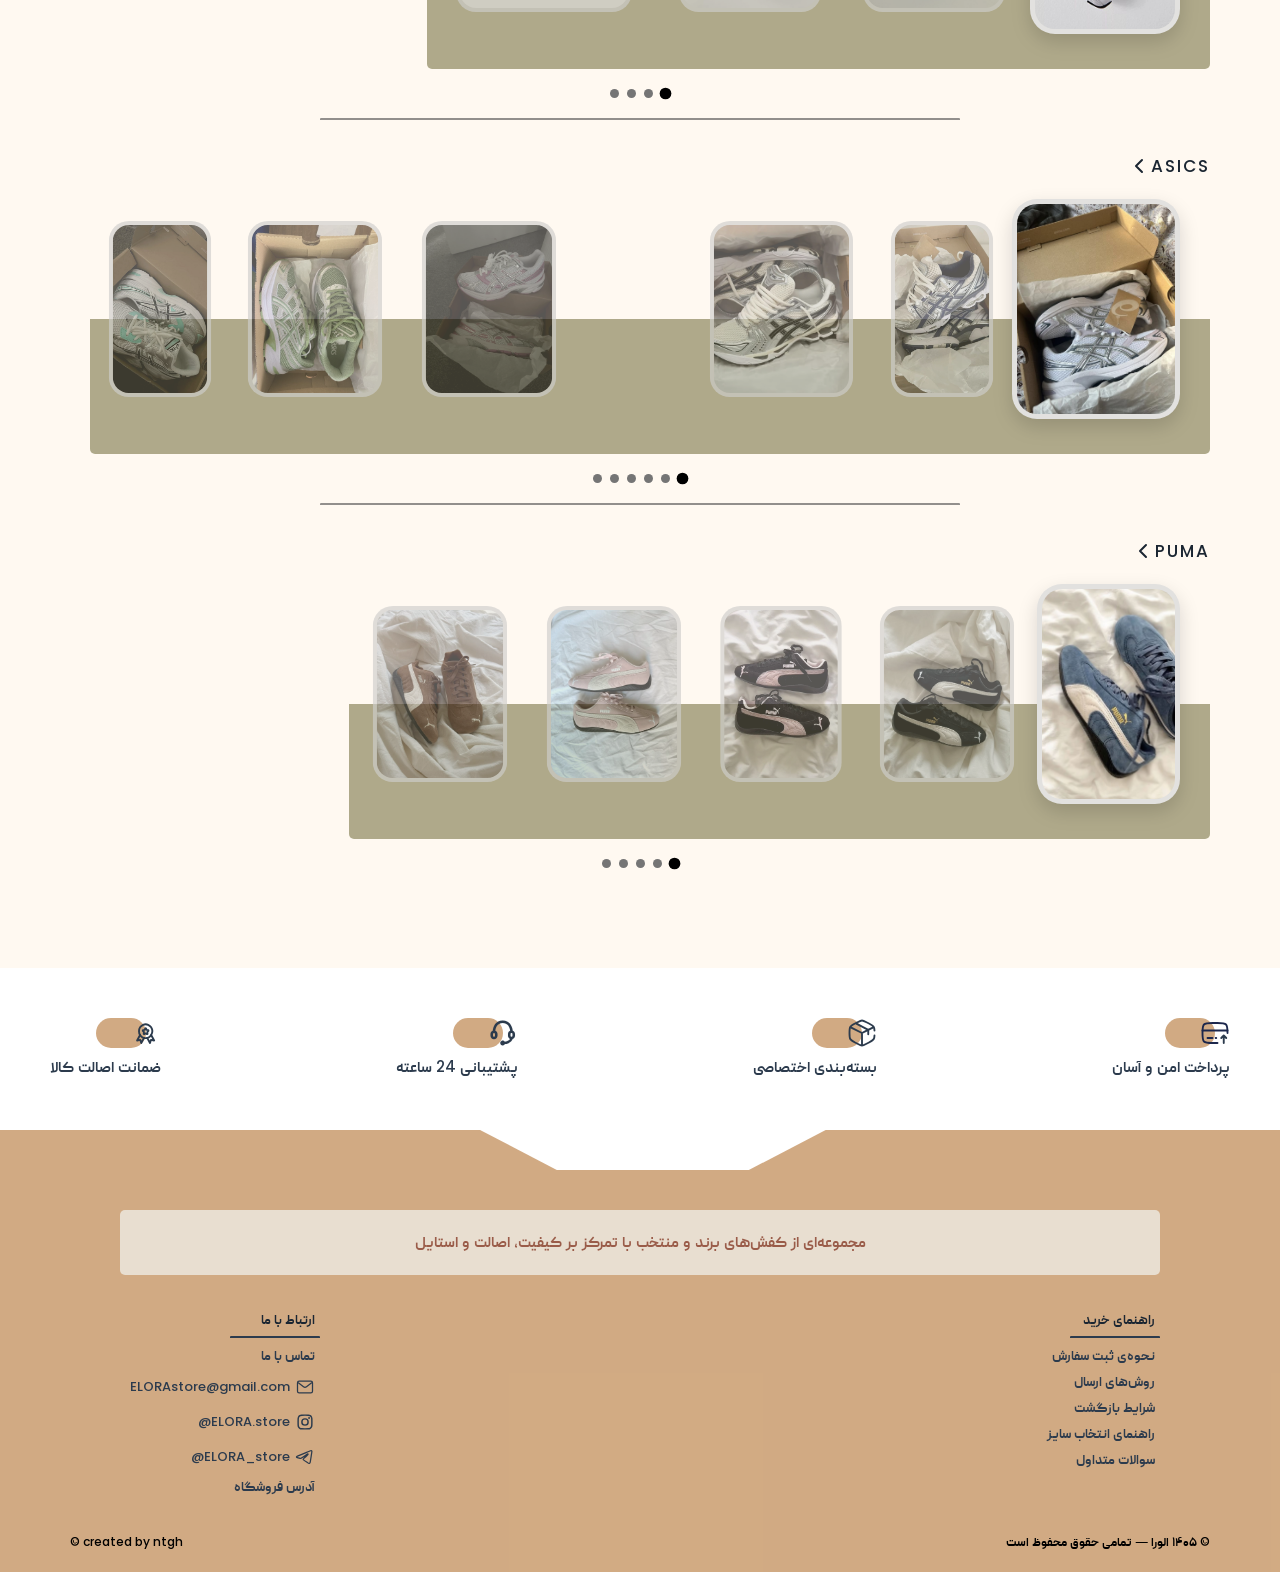
==== commit f0e15444: "fix product slider" ====
--- a/index.html
+++ b/index.html
@@ -15,83 +15,7 @@
             <div class="loader-inner">
 
                 <div class="shoe-loader">
-
-                    <svg class="elora-shoe" viewBox="0 0 512 512" xmlns="http://www.w3.org/2000/svg">
-
-                        <path fill="currentColor" d="M428.587,239.276
-                    c-46.594-11.246-119.026-57.862-163.523-96.006
-                    c-6.126-5.255-11.048-10.412-15.804-15.402
-                    c-9.026-9.466-17.553-18.409-30.29-23.187
-                    c-5.256-1.969-10.799-2.969-16.486-2.969
-                    h-0.008c-18.901,0-33.698,11.086-40.816,16.417
-                    c-18.916,14.161-24.641,29.7-25.747,41.422
-                    c-1.817,0.144-3.65,0.227-5.505,0.227
-                    c-18.637,0-25.436-7.724-29.632-15.274
-                    c-10.95-19.719-30.359-31.971-50.646-31.971
-                    c-24.914,0-50.13,19.264-50.13,56.09
-                    v210.647v31.017h31.018h448.457h31.018
-                    v-31.017c0-1.416,0.265-4.764,0.499-7.716
-                    C513.15,344.278,519.715,261.267,428.587,239.276z
-
-                    M385.446,275.321
-                    c5.422-4.195,12.162-7.777,20.423-10.473
-                    c5.293,1.78,10.481,3.386,15.441,4.582
-                    c44.11,10.647,56.438,39.627,59.119,65.896
-                    H347.818l9.398-0.447l2.06-0.076v-0.022
-                    l-0.015-1.038c-0.038-4.339,0.734-21.021,8.602-36.674
-                    C371.785,289.217,377.351,281.607,385.446,275.321z
-
-                    M376.79,253.149
-                    c-1.9,1.242-3.877,2.446-5.611,3.794
-                    c-8.61,6.686-15.092,14.433-19.999,22.354
-                    c-8.943-4.324-17.486-8.595-25.808-12.836
-                    l18.766-30.26C355.11,242.411,366.082,248.181,376.79,253.149z
-
-                    M330.771,228.341
-                    l-19.212,30.987c-8.398-4.384-16.561-8.724-24.27-12.957
-                    l23.672-30.434C317.489,220.193,324.1,224.32,330.771,228.341z
-
-                    M298.058,207.274
-                    l-24.452,31.442c-8.012-4.536-15.713-8.973-22.9-13.244
-                    l27.55-32.266C284.647,197.922,291.257,202.617,298.058,207.274z
-
-                    M244.55,166.519
-                    c0.113,0.106,0.212,0.197,0.326,0.296
-                    c6.414,5.497,13.554,11.222,20.999,17
-                    l-28.624,33.532c-9.542-5.854-18.175-11.36-26.004-16.501
-                    L244.55,166.519z
-
-                    M180.228,142.975
-                    c5.195-3.884,13.661-10.246,22.256-10.246
-                    c1.87,0,3.741,0.303,5.588,0.992
-                    c7.792,2.923,14.653,11.578,25.164,22.188
-                    l-35.099,36.174c-12.418-8.473-22.157-15.569-29.041-20.794
-                    l-1.318-1.015C165.325,163.187,166.256,153.433,180.228,142.975z
-
-                    M31.018,168.624
-                    c0-16.994,8.92-25.073,19.113-25.073
-                    c8.414,0,17.69,5.497,23.536,16.016
-                    c13.646,24.573,36.258,31.229,56.742,31.229
-                    c8.148,0,15.933-1.06,22.71-2.453
-                    c24.49,18.78,86.919,63.05,188.361,112.098
-                    l-0.507,1.492c-4.521,14.668-4.96,26.988-4.975,31.812
-                    c0,0.72,0.015,1.211,0.022,1.583
-                    H152.694c-4.218-16.758-14.032-33.334-28.867-47.079
-                    c-20.203-18.682-49.994-31.828-87.327-31.79
-                    c-1.802,0-3.65,0.091-5.482,0.151
-                    C31.018,214.634,31.018,176.226,31.018,168.624z
-
-                    M31.018,279.873
-                    c1.84-0.068,3.688-0.151,5.482-0.151
-                    c31.912,0.038,55.598,10.95,71.554,25.626
-                    c9.897,9.08,16.66,19.712,20.378,29.98
-                    H31.018C31.018,318.97,31.018,299.584,31.018,279.873z
-
-                    M479.475,379.271
-                    H31.018c0,0,0-7.959,0-20.681H480.8
-                    C480.338,367.268,479.475,374.576,479.475,379.271z" />
-
-                    </svg>
+                    <img src="assets/icons/shoes.svg" class="elora-shoe">
                 </div>
 
 
@@ -500,7 +424,7 @@
                         <path d="M2 10L22 10" stroke="#1C274C" stroke-width="1.5" stroke-linecap="round" />
                     </svg>
                 </div>
-                <div class="txt english">پرداخت امن و آسان</div>
+                <div class="txt">پرداخت امن و آسان</div>
             </article>
             <article>
                 <div class="bg"></div>
@@ -516,7 +440,7 @@
                             stroke="currentColor" stroke-width="1.5" stroke-linecap="round" />
                     </svg>
                 </div>
-                <div class="txt english">بسته‌بندی اختصاصی</div>
+                <div class="txt">بسته‌بندی اختصاصی</div>
             </article>
             <article>
                 <div class="bg"></div>
@@ -536,7 +460,7 @@
                         </g>
                     </svg>
                 </div>
-                <div class="txt english">پشتیبانی 24 ساعته</div>
+                <div class="txt">پشتیبانی 24 ساعته</div>
             </article>
             <article>
                 <div class="bg"></div>
@@ -555,7 +479,7 @@
                             fill="currentColor" />
                     </svg>
                 </div>
-                <div class="txt english">ضمانت اصالت کالا</div>
+                <div class="txt">ضمانت اصالت کالا</div>
             </article>
         </section>
 
--- a/style.css
+++ b/style.css
@@ -239,6 +239,7 @@
     font-size: 20px;
     z-index: 1;
     letter-spacing: 7px;
+    margin-left: 30px;
 }
 
 .right-section {
@@ -443,7 +444,6 @@
 .popular-section .text{
     flex-shrink: 0;
     width: 110px;
-    height: 302px;
     font-size: 15px;
     background-color: var(--Burning_Flame);
     padding: 80px 10px;
@@ -642,7 +642,7 @@
     display: inline-flex;
     width: max-content;
     position: relative;
-    padding-left: 60vw;
+    padding-right: 30px;
 }
 
 .collection .images-track::before {
@@ -665,7 +665,7 @@
     display: block;
     height: 200px;
     object-fit: contain;
-    margin: 20px;
+    margin: 20px auto;
     padding: 5px;
     border-radius: 25px;
     position: relative;
@@ -676,6 +676,16 @@
     filter: brightness(0.9) contrast(1.05);
 }
 
+/* حالت آیتم اصلی/فعال */
+.collection .box-img.active img {
+    transform: scale(1);
+    opacity: 1;
+    filter: brightness(1) contrast(1);
+    box-shadow: 0 8px 20px rgba(0, 0, 0, 0.15);
+}
+
+
+
 .dots-wrapper {
     display: flex;
     justify-content: center;
@@ -688,11 +698,16 @@
     width: 9px;
     height: 9px;
     border-radius: 50%;
-    background-color: #000;
+    background-color: #757575;
     transition: background-color 0.3s ease, transform 0.3s ease;
     display: inline-block;
     margin-top: 5px;
     cursor: pointer;
+}
+
+.dot.active {
+    background-color: #000;
+    transform: scale(1.3);
 }
 
 .collection hr {
